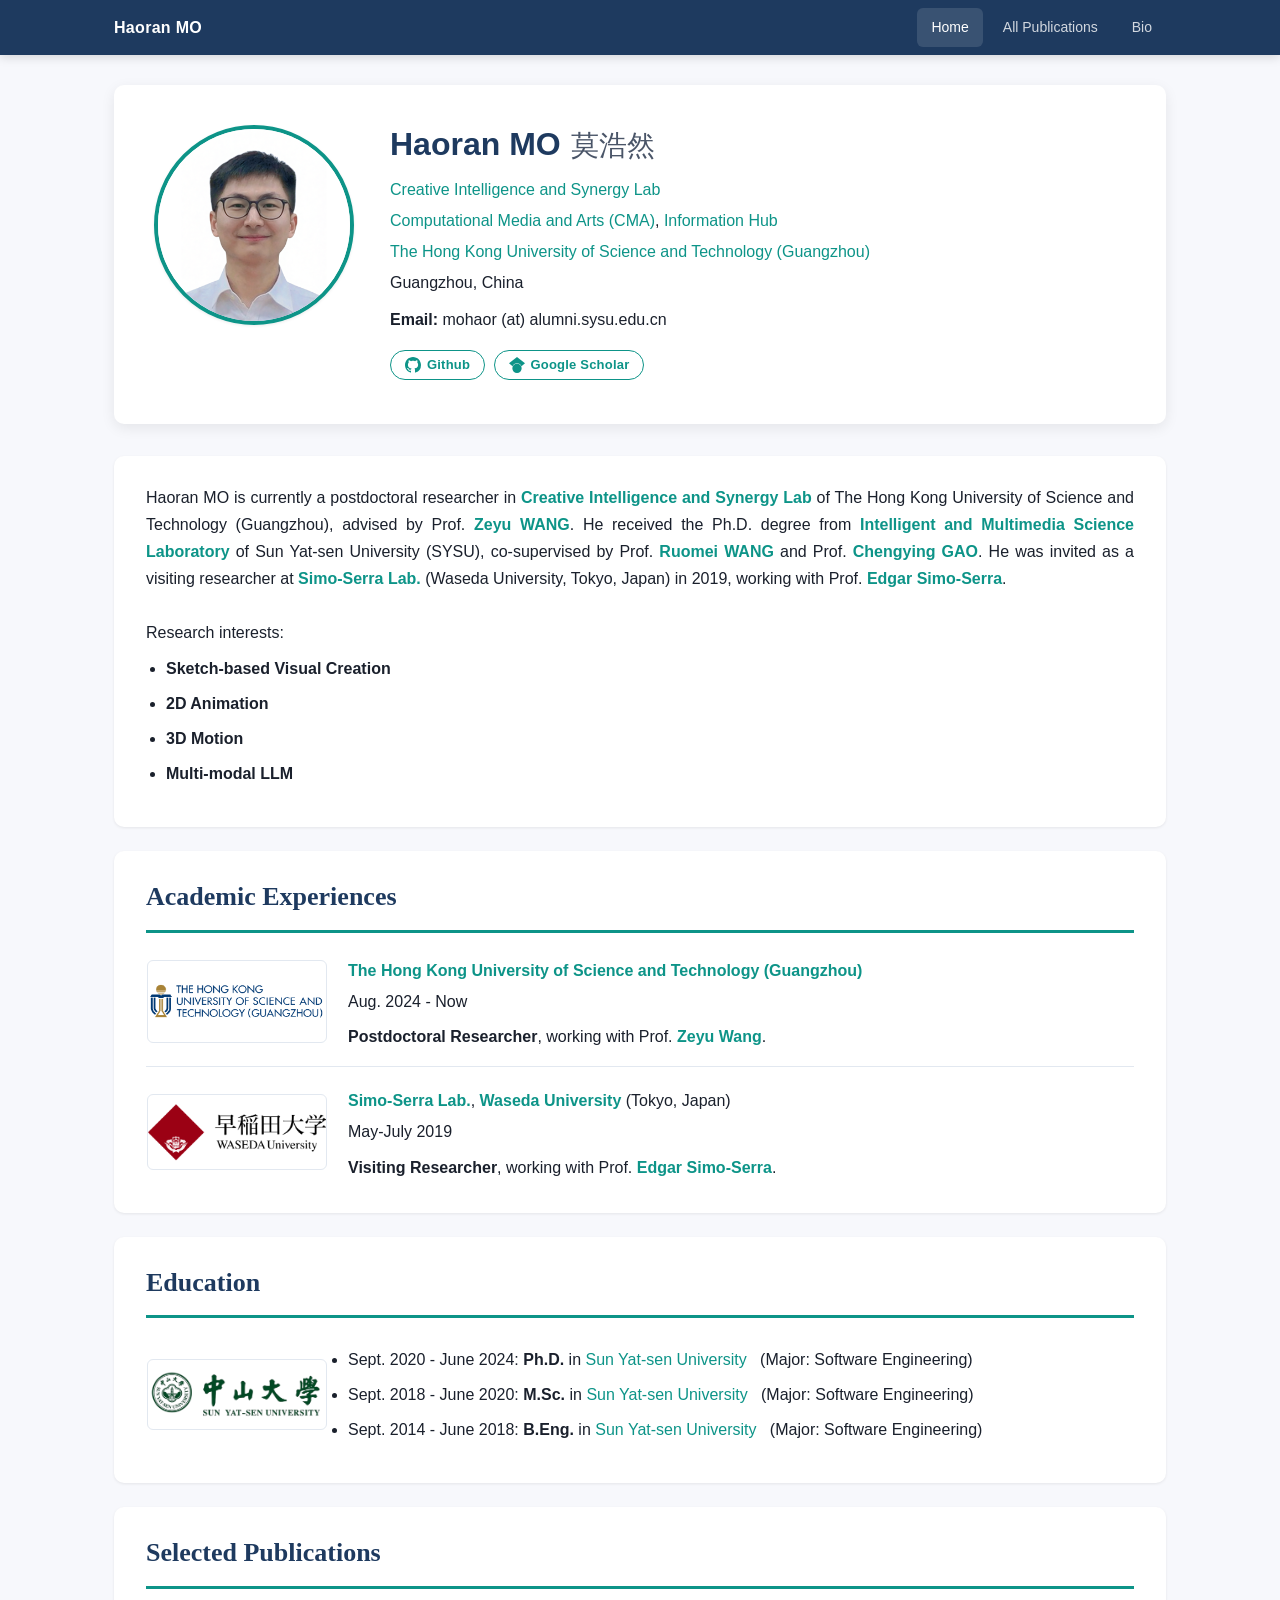
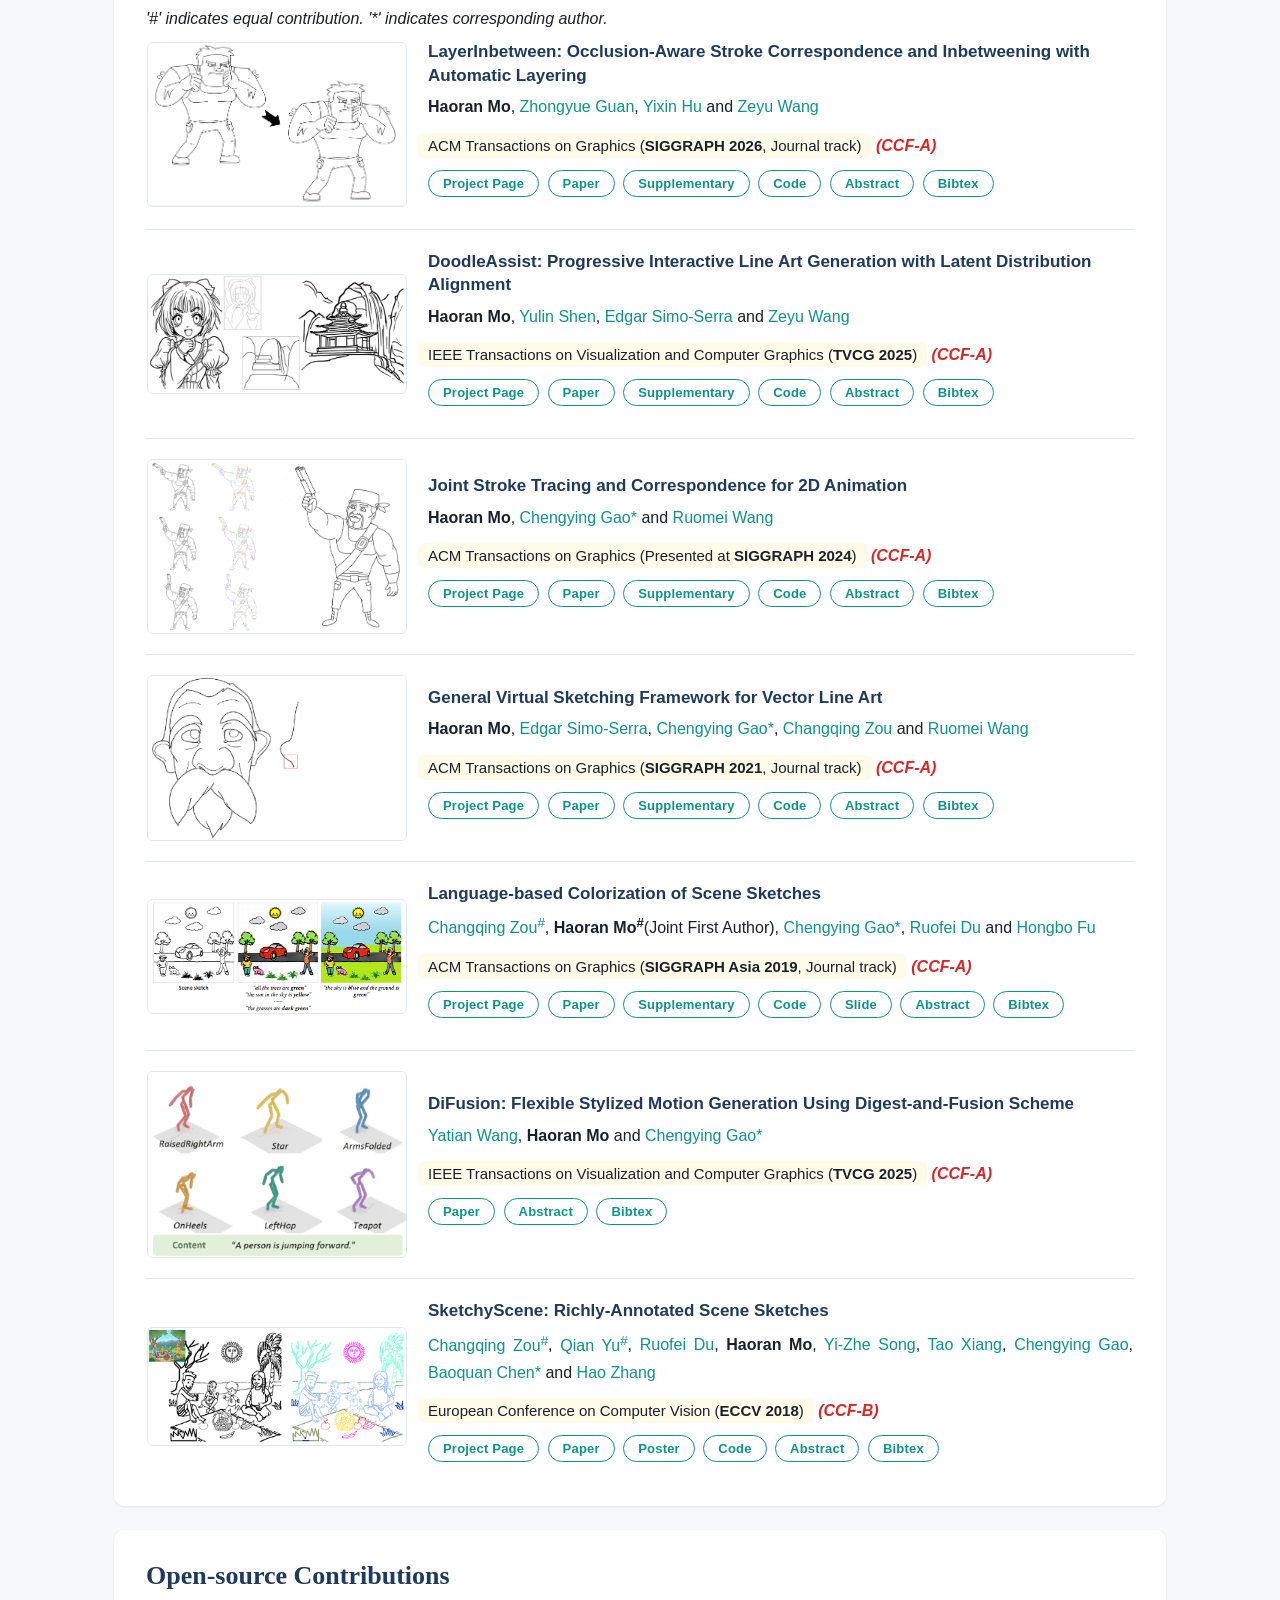
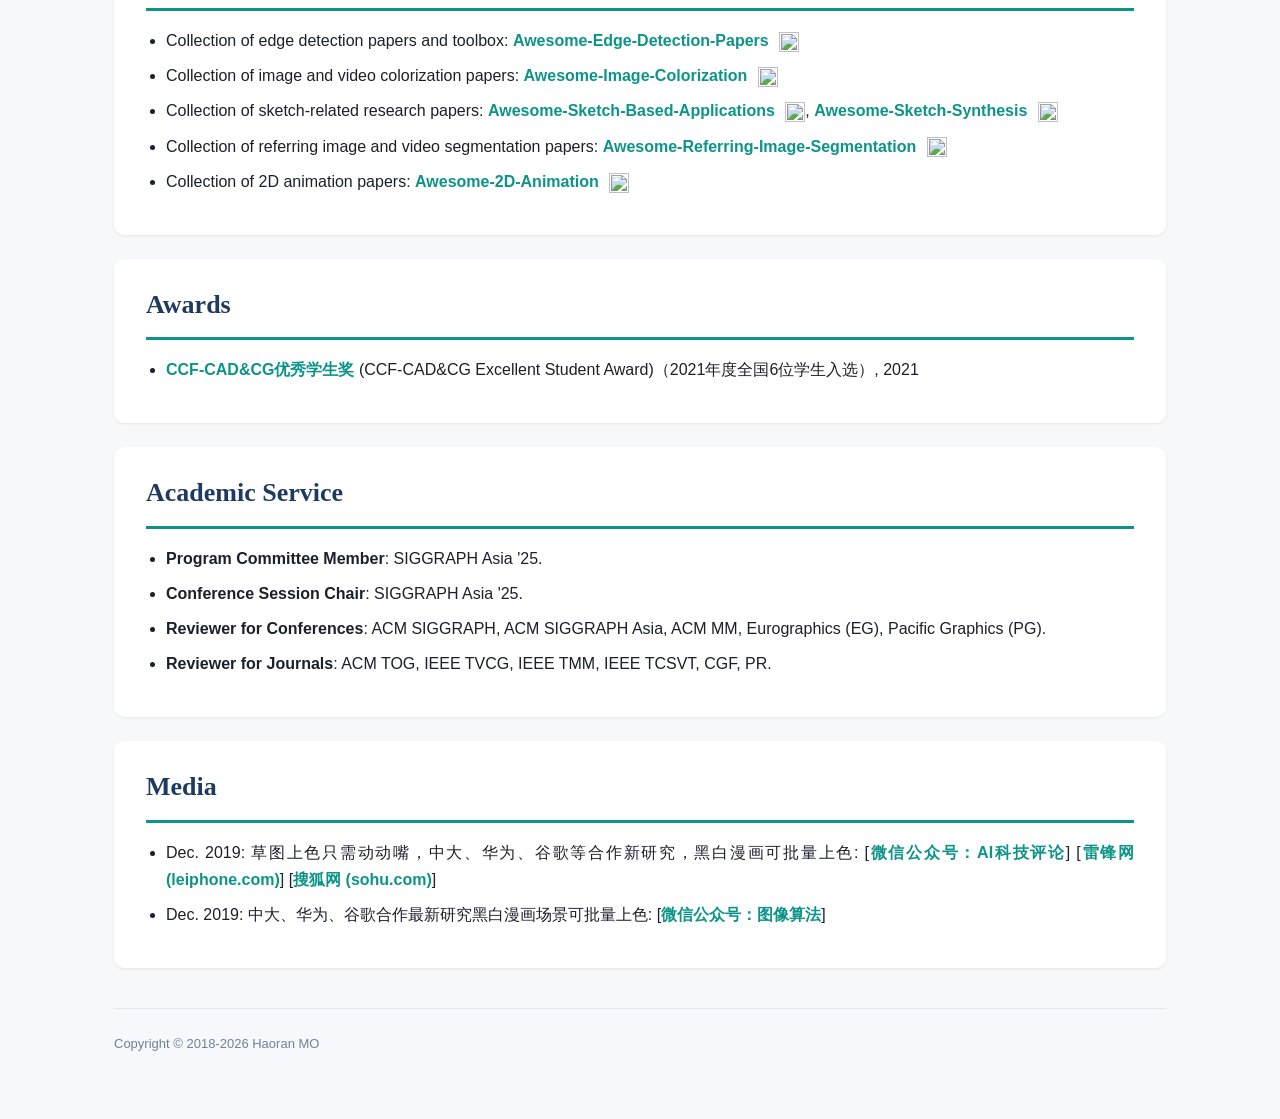
==== index.html @ 29167ba5 "updated" ====
﻿
<html><head><meta http-equiv="Content-Type" content="text/html; charset=UTF-8">
<meta name="viewport" content="width=device-width, initial-scale=1.0">
<!--<script async src="./analytics.js"></script>-->
<script type="text/javascript" src="./hidebib.js"></script>
<link rel="stylesheet" href="./style.css">
<!--<title>个人简历展示</title>-->
<title>Haoran MO | 莫浩然</title>
</head>

<body>

<!-- Navigation -->
<nav class="top-nav">
    <div class="nav-inner">
        <a href="index.html" class="nav-brand">Haoran MO</a>
        <div class="nav-links">
            <a href="index.html" class="active">Home</a>
            <a href="all_papers.html">All Publications</a>
            <a href="bio.html">Bio</a>
        </div>
    </div>
</nav>

<div class="page-container">

<!-- Profile Header -->
<div class="profile-header">
    <div class="profile-photo">
        <img loading="lazy" src="./files/misc/DSC03589-AI-meitu-AI1-square.png" alt="Haoran MO">
    </div>
    <div class="profile-info">
        <div style="display:flex; align-items:baseline; gap:10px; flex-wrap:wrap; margin-bottom:12px;">
            <span class="caption">Haoran MO</span>
            <span class="caption-1">莫浩然</span>
        </div>
        <p class="content"><a href="https://cislab.hkust-gz.edu.cn/" class="content">Creative Intelligence and Synergy Lab</a></p>
        <p class="content"><a href="https://cma.hkust-gz.edu.cn/" class="content">Computational Media and Arts (CMA)</a>, <a href="https://infh.hkust-gz.edu.cn/" class="content">Information Hub</a></p>
        <p class="content"><a href="https://www.hkust-gz.edu.cn/" class="content">The Hong Kong University of Science and Technology (Guangzhou)</a></p>
        <p class="content">Guangzhou, China</p>
        <div style="margin-top:10px;">
            <p class="content"><strong>Email: </strong>mohaor (at) alumni.sysu.edu.cn</p>
        </div>
        <div style="margin-top:12px;">
            <a href="https://github.com/MarkMoHR" class="mybutton"><svg viewBox="0 0 16 16" xmlns="http://www.w3.org/2000/svg"><path d="M8 0C3.58 0 0 3.58 0 8c0 3.54 2.29 6.53 5.47 7.59.4.07.55-.17.55-.38 0-.19-.01-.82-.01-1.49-2.01.37-2.53-.49-2.69-.94-.09-.23-.48-.94-.82-1.13-.28-.15-.68-.52-.01-.53.63-.01 1.08.58 1.23.82.72 1.21 1.87.87 2.33.66.07-.52.28-.87.51-1.07-1.78-.2-3.64-.89-3.64-3.95 0-.87.31-1.59.82-2.15-.08-.2-.36-1.02.08-2.12 0 0 .67-.21 2.2.82.64-.18 1.32-.27 2-.27.68 0 1.36.09 2 .27 1.53-1.04 2.2-.82 2.2-.82.44 1.1.16 1.92.08 2.12.51.56.82 1.27.82 2.15 0 3.07-1.87 3.75-3.65 3.95.29.25.54.73.54 1.48 0 1.07-.01 1.93-.01 2.2 0 .21.15.46.55.38A8.013 8.013 0 0016 8c0-4.42-3.58-8-8-8z"/></svg>Github</a>
            <a href="https://scholar.google.com/citations?user=wIqtF_QAAAAJ" class="mybutton"><svg viewBox="0 0 24 24" xmlns="http://www.w3.org/2000/svg"><path d="M5.242 13.769L0 9.5 12 0l12 9.5-5.242 4.269C17.548 11.249 14.978 9.5 12 9.5c-2.977 0-5.548 1.748-6.758 4.269zM12 10a7 7 0 100 14 7 7 0 000-14z"/></svg>Google Scholar</a>
<!--                        <a href="files/Resume/Resume_Haoran_MO.pdf" class="mybutton">Resume</a>-->
        </div>
    </div>
</div>

<!-- Bio Summary -->
<div class="section-card">
    <p align="justify" class="content">
        Haoran MO is currently a postdoctoral researcher in
        <strong><a href="https://cislab.hkust-gz.edu.cn/" class="content">Creative Intelligence and Synergy Lab</a></strong>
        of The Hong Kong University of Science and Technology (Guangzhou),
        advised by Prof. <strong><a href="https://cislab.hkust-gz.edu.cn/members/zeyu-wang/" class="content">Zeyu WANG</a></strong>.
        He received the Ph.D. degree from
        <strong><a href="https://www.sysu-imsl.com/en/index.html" class="content">Intelligent and Multimedia Science Laboratory</a></strong>
        of Sun Yat-sen University (SYSU),
        co-supervised by Prof. <strong><a href="https://sse.sysu.edu.cn/teacher/689" class="content">Ruomei WANG</a></strong> and Prof. <strong><a href="https://cse.sysu.edu.cn/teacher/GaoChengying" class="content">Chengying GAO</a></strong>.
        He was invited as a visiting researcher at <strong><a href="https://esslab.jp/" class="content">Simo-Serra Lab.</a></strong> (Waseda University, Tokyo, Japan) in 2019,
        working with Prof. <strong><a href="https://esslab.jp/~ess/en/" class="content">Edgar Simo-Serra</a></strong>.
        <br>
        <br>
        Research interests:
        <ul>
            <li><p class="content"><strong>Sketch-based Visual Creation</strong></p></li>
            <li><p class="content"><strong>2D Animation</strong></p></li>
            <li><p class="content"><strong>3D Motion</strong></p></li>
            <li><p class="content"><strong>Multi-modal LLM</strong></p></li>
        </ul>
    </p>
</div>

<!-- Experiences -->
<div class="section-card">
    <p id="sect-intern" class="title-large">Academic Experiences</p>

    <table class="exp-table" border="0">
        <tr>
            <td class="exp-logo">
                <a href="https://www.hkust-gz.edu.cn/" class="hoverZoomLink">
                    <img loading="lazy" src="./files/misc/hkust-gz.png" alt="hkust-gz"></a>
            </td>
            <td valign="top">
                <p class="content">
                <strong><a href="https://www.hkust-gz.edu.cn/">The Hong Kong University of Science and Technology (Guangzhou)</a></strong></p>
                <p class="content">Aug. 2024 - Now</p>
                <p class="margin-small">&nbsp;</p>
                <p class="content"><strong>Postdoctoral Researcher</strong>,
                    working with Prof. <strong><a href="https://cislab.hkust-gz.edu.cn/members/zeyu-wang/">Zeyu Wang</a></strong>.</p>
            </td>
        </tr>
        <tr>
            <td class="exp-logo">
                <a href="https://www.waseda.jp/top/en" class="hoverZoomLink">
                    <img loading="lazy" src="./files/misc/waseda2.png" alt="waseda"></a>
            </td>
            <td valign="top">
                <p class="content">
                <strong><a href="https://esslab.jp/">Simo-Serra Lab.</a></strong>,
                <strong><a href="https://www.waseda.jp/top/en">Waseda University</a></strong> (Tokyo, Japan)</p>
                <p class="content">May-July 2019</p>
                <p class="margin-small">&nbsp;</p>
                <p class="content"><strong>Visiting Researcher</strong>,
                    working with Prof. <strong><a href="https://esslab.jp/~ess/en/">Edgar Simo-Serra</a></strong>.</p>
            </td>
        </tr>
<!--    <tr>-->
<!--        <td class="exp-logo">-->
<!--            <a href="https://www.huawei.com/en/" class="hoverZoomLink">-->
<!--                <img loading="lazy" src="./files/misc/huawei.jpg" alt="huawei"></a>-->
<!--        </td>-->
<!--        <td valign="top">-->
<!--            <p class="content">-->
<!--            <strong><a href="https://www.huawei.com/en/">Huawei</a></strong></p>-->
<!--            <p class="content">-->
<!--            July-Sept. 2017</p>-->
<!--            <p class="margin-small">&nbsp;</p>-->
<!--            <p class="content"><strong>Intern</strong>, Software Engineer.</p>-->
<!--        </td>-->
<!--    </tr>-->
    </table>
</div>

<!-- Education -->
<div class="section-card">
    <p id="sect-education" class="title-large">Education</p>

    <table class="exp-table" border="0">
        <tr>
            <td class="exp-logo">
                <a href="https://www.sysu.edu.cn/sysuen/" class="hoverZoomLink">
                    <img loading="lazy" src="./files/misc/sysu.png" alt="sysu"></a>
            </td>
            <td valign="top">
                <ul>
                    <li style="margin-left:-20px;"><p class="content">Sept. 2020 - June 2024: <strong>Ph.D.</strong> in <a href="https://www.sysu.edu.cn/sysuen/" class="content">Sun Yat-sen University</a>  &nbsp; (Major: Software Engineering)</p></li>
                    <li style="margin-left:-20px;"><p class="content">Sept. 2018 - June 2020: <strong>M.Sc.</strong> in <a href="https://www.sysu.edu.cn/sysuen/" class="content">Sun Yat-sen University</a>  &nbsp; (Major: Software Engineering)</p></li>
                    <li style="margin-left:-20px;"><p class="content">Sept. 2014 - June 2018: <strong>B.Eng.</strong> in <a href="https://www.sysu.edu.cn/sysuen/" class="content">Sun Yat-sen University</a>  &nbsp; (Major: Software Engineering)</p></li>
                </ul>
            </td>
        </tr>
    </table>
</div>

<!-- Selected Publications -->
<div class="section-card">
    <p id="sect-publications" class="title-large">Selected Publications</a></p>
    <p align="justify" class="content"><em>'#' indicates equal contribution. '*' indicates corresponding author.</em></p>

    <table class="pub-table" border="0">
        <tr>
            <td class="pub-thumb">
                <a href="https://github.com/MarkMoHR/LayerInbetween" class="hoverZoomLink">
                    <img loading="lazy" src="./files/projects/LayerInbetween_SIG26.gif" alt="LayerInbetween">
                </a>
            </td>
            <td class="pub-info">
                <heading>LayerInbetween: Occlusion-Aware Stroke Correspondence and Inbetweening with Automatic Layering</heading>
                <p class="content">
                    <strong>Haoran Mo</strong>,
                    <a href="https://scholar.google.com/citations?user=dSiiT8YAAAAJ">Zhongyue Guan</a>,
                    <a href="https://scholar.google.com/citations?user=kPGo8-kAAAAJ">Yixin Hu</a> and
                    <a href="https://cislab.hkust-gz.edu.cn/members/zeyu-wang/">Zeyu Wang</a>
                </p>
                <p class="margin-small">&nbsp;</p>
                <span class="content-bg"><em>ACM Transactions on Graphics (<strong>SIGGRAPH 2026</strong>, Journal track)</em></span>
                <em><strong><font color="#F56A6A">(CCF-A)</font></strong></em>
                <p class="margin">&nbsp;</p>

                <div class="paper" id="SIG_26_LayerInbetween">
                <a href="https://markmohr.github.io/LayerInbetween/" class="mybutton">Project Page</a>
                <a href="https://cislab.hkust-gz.edu.cn/media/documents/_SIGGRAPH_2026__LayerInbetween.pdf" class="mybutton">Paper</a>
                <a href="./files/projects/SIGGRAPH_2026_LayerInbetween_supplementary.pdf" class="mybutton">Supplementary</a>
                <a href="https://github.com/MarkMoHR/LayerInbetween" class="mybutton">Code</a>
                <a href="javascript:toggleblock('SIG26_LayerInbetween')" class="mybutton">Abstract</a>
                <a href="javascript:togglebib('SIG_26_LayerInbetween')" class="mybutton">Bibtex</a>
                <p class="margin">&nbsp;</p>
                <p class="content3" id="SIG26_LayerInbetween">
                    Establishing one-to-one stroke correspondences is fundamental to vector-based animation inbetweening. Animators may face great challenges when handling occlusion, as occluded strokes must be drawn explicitly in keyframes and manually hidden frame by frame after stroke interpolation. To reduce tedious effort, we present LayerInbetween, an occlusion-aware framework for vector stroke correspondence and automatic inbetweening. It performs automatic layering to guide stroke tracing and correspondence finding for occluded strokes, and to resolve occlusion with layers in the inbetween frames. To predict occluded strokes, we propose a Global-Local Layer Transformation (GLLT) module that progressively improves the spatial alignment of strokes across keyframes via layer guidance, thereby indicating their potential positions. Our framework is trained on a synthetic dataset comprising 17k+ pairs of keyframes with occlusion and their stroke correspondences. Extensive experiments demonstrate the effectiveness of LayerInbetween compared with existing methods and its generalization capabilities to various types of drawings. In addition to its superior performance, our vector-based inbetweening method enables more flexible editing of 2D animation than raster-based video generation.
                </p>
                <pre xml:space="preserve" class="content4">
@article{mo2026layerinbetween,
  title={LayerInbetween: Occlusion-Aware Stroke Correspondence and Inbetweening with Automatic Layering},
  author={Mo, Haoran and Guan, Zhongyue and Hu, Yixin and Wang, Zeyu},
  journal={ACM Transactions on Graphics (TOG)},
  volume={45},
  number={4},
  pages={1--18},
  year={2026},
  publisher={ACM New York, NY, USA}
}
</pre>
                </div>
            </td>
        </tr>

        <tr>
            <td class="pub-thumb">
                <a href="https://github.com/MarkMoHR/DoodleAssist" class="hoverZoomLink">
                    <img loading="lazy" src="./files/projects/doodleAssist_TVCG25.jpg" alt="doodleAssist">
                </a>
            </td>
            <td class="pub-info">
                <heading>DoodleAssist: Progressive Interactive Line Art Generation with Latent Distribution Alignment</heading>
                <p class="content">
                    <strong>Haoran Mo</strong>,
                    <a href="https://yulinshen.com/">Yulin Shen</a>,
                    <a href="https://esslab.jp/~ess/en/">Edgar Simo-Serra</a> and
                    <a href="https://cislab.hkust-gz.edu.cn/members/zeyu-wang/">Zeyu Wang</a>
                </p>
                <p class="margin-small">&nbsp;</p>
                <span class="content-bg"><em>IEEE Transactions on Visualization and Computer Graphics (<strong>TVCG 2025</strong>)</em></span>
                <em><strong><font color="#F56A6A">(CCF-A)</font></strong></em>
                <p class="margin">&nbsp;</p>

                <div class="paper" id="TVCG_25_doodle">
                <a href="https://markmohr.github.io/DoodleAssist/" class="mybutton">Project Page</a>
                <a href="https://ieeexplore.ieee.org/abstract/document/11216020" class="mybutton">Paper</a>
                <a href="./files/projects/TVCG_DoodleAssist_supplementary.pdf" class="mybutton">Supplementary</a>
                <a href="https://github.com/MarkMoHR/DoodleAssist" class="mybutton">Code</a>
                <a href="javascript:toggleblock('TVCG25_doodle')" class="mybutton">Abstract</a>
                <a href="javascript:togglebib('TVCG_25_doodle')" class="mybutton">Bibtex</a>
                <p class="margin">&nbsp;</p>
                <p class="content3" id="TVCG25_doodle">
                    Creating high-quality line art in a fast and controlled manner plays a crucial role in anime production and concept design. We present DoodleAssist, an interactive and progressive line art generation system controlled by sketches and prompts, which helps both experts and novices concretize their design intentions or explore possibilities. Built upon a controllable diffusion model, our system performs progressive generation based on the last generated line art, synthesizing regions corresponding to drawn or modified strokes while keeping the remaining ones unchanged. To facilitate this process, we propose a latent distribution alignment mechanism to enhance the transition between the two regions and allow seamless blending, thereby alleviating issues of region incoherence and line discontinuity. Finally, we also build a user interface that allows the convenient creation of line art through interactive sketching and prompts. Qualitative and quantitative comparisons against existing approaches and an in-depth user study demonstrate the effectiveness and usability of our system. Our system can benefit various applications such as anime concept design, drawing assistant, and creativity support for children.
                </p>
                <pre xml:space="preserve" class="content4">
@article{mo2025doodleassist,
  title   = {DoodleAssist: Progressive Interactive Line Art Generation with Latent Distribution Alignment},
  author  = {Mo, Haoran and Shen, Yulin and Simo-Serra, Edgar and Wang, Zeyu},
  journal = {IEEE Transactions on Visualization and Computer Graphics (TVCG)},
  year    = {2025}
}
</pre>
                </div>
            </td>
        </tr>

        <tr>
            <td class="pub-thumb">
                <a href="https://markmohr.github.io/JoSTC/" class="hoverZoomLink">
                    <img loading="lazy" src="./files/TOG2024/gunman.gif" alt="tracing">
                </a>
            </td>
            <td class="pub-info">
                <heading>Joint Stroke Tracing and Correspondence for 2D Animation</heading>
                <p class="content">
                    <strong>Haoran Mo</strong>,
                    <a href="https://cse.sysu.edu.cn/teacher/GaoChengying">Chengying Gao*</a> and
                    <a href="https://sse.sysu.edu.cn/teacher/689">Ruomei Wang</a>
                </p>
                <p class="margin-small">&nbsp;</p>
                <span class="content-bg"><em>ACM Transactions on Graphics (Presented at <strong>SIGGRAPH 2024</strong>)</em></span>
                <em><strong><font color="#F56A6A">(CCF-A)</font></strong></em>
                <p class="margin">&nbsp;</p>

                <div class="paper" id="TOG24">
                <a href="https://markmohr.github.io/JoSTC/" class="mybutton">Project Page</a>
                <a href="https://dl.acm.org/doi/full/10.1145/3649890" class="mybutton">Paper</a>
                <a href="files/TOG2024/SketchTracing_TOG2024_supplemental.pdf" class="mybutton">Supplementary</a>
                <a href="https://github.com/MarkMoHR/JoSTC" class="mybutton">Code</a>
                <a href="javascript:toggleblock('TOG_24')" class="mybutton">Abstract</a>
                <a href="javascript:togglebib('TOG24')" class="mybutton">Bibtex</a>
                <p class="margin">&nbsp;</p>
                <p class="content3" id="TOG_24">
                    To alleviate human labor in redrawing keyframes with ordered vector strokes for automatic inbetweening,
                    we for the first time propose a joint stroke tracing and correspondence approach.
                    Given consecutive raster keyframes along with a single vector image of the starting frame as a guidance,
                    the approach generates vector drawings for the remaining keyframes while ensuring one-to-one stroke correspondence.
                    Our framework trained on clean line drawings generalizes to rough sketches
                    and the generated results can be imported into inbetweening systems to produce inbetween sequences.
                    Hence, the method is compatible with standard 2D animation workflow.
                    An adaptive spatial transformation module (ASTM) is introduced to handle non-rigid motions and stroke distortion.
                    We collect a dataset for training, with 10k+ pairs of raster frames and their vector drawings with stroke correspondence.
                    Comprehensive validations on real clean and rough animated frames manifest the effectiveness of our method and superiority to existing methods.
                </p>
                <pre xml:space="preserve" class="content4">
@article{mo2024joint,
  title   = {Joint Stroke Tracing and Correspondence for 2D Animation},
  author  = {Mo, Haoran and Gao, Chengying and Wang, Ruomei},
  journal = {ACM Transactions on Graphics (TOG)},
  year    = {2024}
}
</pre>
                </div>
            </td>
        </tr>

        <tr>
            <td class="pub-thumb">
                <a href="https://markmohr.github.io/virtual_sketching/" class="hoverZoomLink">
                    <img loading="lazy" src="./files/SIG2021/muten-fast.gif" alt="vectorization">
                </a>
            </td>
            <td class="pub-info">
                <heading>General Virtual Sketching Framework for Vector Line Art</heading>
                <p class="content">
                    <strong>Haoran Mo</strong>,
                    <a href="https://esslab.jp/~ess/en/">Edgar Simo-Serra</a>,
                    <a href="https://cse.sysu.edu.cn/teacher/GaoChengying">Chengying Gao*</a>,
                    <a href="https://scholar.google.com/citations?user=kj5HiGgAAAAJ">Changqing Zou</a> and
                    <a href="https://sse.sysu.edu.cn/teacher/689">Ruomei Wang</a>
                </p>
                <p class="margin-small">&nbsp;</p>
                <span class="content-bg"><em>ACM Transactions on Graphics (<strong>SIGGRAPH 2021</strong>, Journal track)</em></span>
                <em><strong><font color="#F56A6A">(CCF-A)</font></strong></em>
                <p class="margin">&nbsp;</p>

                <div class="paper" id="SIG21">
                <a href="https://markmohr.github.io/virtual_sketching/" class="mybutton">Project Page</a>
                <a href="https://dl.acm.org/doi/abs/10.1145/3450626.3459833" class="mybutton">Paper</a>
                <a href="files/SIG2021/SketchVectorization_SIG2021_supplemental.pdf" class="mybutton">Supplementary</a>
                <a href="https://github.com/MarkMoHR/virtual_sketching" class="mybutton">Code</a>
                <a href="javascript:toggleblock('SIG_21')" class="mybutton">Abstract</a>
                <a href="javascript:togglebib('SIG21')" class="mybutton">Bibtex</a>
                <p class="margin">&nbsp;</p>
                <p class="content3" id="SIG_21">
                    Vector line art plays an important role in graphic design, however, it is tedious to manually create.
                    We introduce a general framework to produce line drawings from a wide variety of images,
                    by learning a mapping from raster image space to vector image space.
                    Our approach is based on a recurrent neural network that draws the lines one by one.
                    A differentiable rasterization module allows for training with only supervised raster data.
                    We use a dynamic window around a virtual pen while drawing lines,
                    implemented with a proposed aligned cropping and differentiable pasting modules.
                    Furthermore, we develop a stroke regularization loss that encourages the model
                    to use fewer and longer strokes to simplify the resulting vector image.
                    Ablation studies and comparisons with existing methods corroborate the efficiency of our approach
                    which is able to generate visually better results in less computation time,
                    while generalizing better to a diversity of images and applications.
                </p>
                <pre xml:space="preserve" class="content4">
@article{mo2021virtualsketching,
  title   = {General Virtual Sketching Framework for Vector Line Art},
  author  = {Mo, Haoran and Simo-Serra, Edgar and Gao, Chengying and Zou, Changqing and Wang, Ruomei},
  journal = {ACM Transactions on Graphics (TOG)},
  year    = {2021},
  volume  = {40},
  number  = {4},
  pages   = {51:1--51:14}
}
</pre>
                </div>
            </td>
        </tr>

        <tr>
            <td class="pub-thumb">
                <a href="https://sketchyscene.github.io/SketchySceneColorization/" class="hoverZoomLink">
                    <img loading="lazy" src="./files/SIGA19/colorization2.png" alt="colorization">
                </a>
            </td>
            <td class="pub-info">
                <heading>Language-based Colorization of Scene Sketches</heading>
                <p class="content">
                    <a href="https://scholar.google.com/citations?user=kj5HiGgAAAAJ">Changqing Zou<sup>#</sup></a>,
                    <strong>Haoran Mo<sup>#</sup></strong>(Joint First Author),
                    <a href="https://cse.sysu.edu.cn/teacher/GaoChengying">Chengying Gao*</a>,
                    <a href="http://www.duruofei.com/">Ruofei Du</a> and
                    <a href="https://hongbofu.people.ust.hk/">Hongbo Fu</a>
                </p>
                <p class="margin-small">&nbsp;</p>
                <span class="content-bg"><em>ACM Transactions on Graphics (<strong>SIGGRAPH Asia 2019</strong>, Journal track)</em></span>
                <em><strong><font color="#F56A6A">(CCF-A)</font></strong></em>
                <p class="margin">&nbsp;</p>

                <div class="paper" id="SIGA19">
                <a href="https://sketchyscene.github.io/SketchySceneColorization/" class="mybutton">Project Page</a>
                <a href="files/SIGA19/SketchColorization_paper_SA2019.pdf" class="mybutton">Paper</a>
                <a href="files/SIGA19/SketchColorization_supplementary_SA2019.pdf" class="mybutton">Supplementary</a>
                <a href="https://github.com/SketchyScene/SketchySceneColorization" class="mybutton">Code</a>
                <a href="files/SIGA19/SA2019_SketchColorization_355.pptx" class="mybutton">Slide</a>
                <a href="javascript:toggleblock('SIGA_19')" class="mybutton">Abstract</a>
                <a href="javascript:togglebib('SIGA19')" class="mybutton">Bibtex</a>
                <p class="margin">&nbsp;</p>
                <p class="content3" id="SIGA_19">
                    Being natural, touchless, and fun-embracing, language-based inputs have been demonstrated effective
                    for various tasks from image generation to literacy education for children. This paper for the first
                    time presents a language-based system for interactive colorization of scene sketches, based on semantic
                    comprehension. The proposed system is built upon deep neural networks trained on a large-scale
                    repository of scene sketches and cartoon-style color images with text descriptions. Given a scene
                    sketch, our system allows users, via language-based instructions, to interactively localize and
                    colorize specific foreground object instances to meet various colorization requirements in a
                    progressive way. We demonstrate the effectiveness of our approach via comprehensive experimental
                    results including alternative studies, comparison with the state-of-the-art methods, and generalization
                    user studies. Given the unique characteristics of language-based inputs, we envision a combination of
                    our interface with a traditional scribble-based interface for a practical multimodal colorization
                    system, benefiting various applications. </p>
                <pre xml:space="preserve" class="content4">
@article{zouSA2019sketchcolorization,
  title   = {Language-based Colorization of Scene Sketches},
  author  = {Zou, Changqing and Mo, Haoran and Gao, Chengying and Du, Ruofei and Fu, Hongbo},
  journal = {ACM Transactions on Graphics (TOG)},
  year    = {2019},
  volume  = {38},
  number  = {6},
  pages   = {233:1--233:16}
}
</pre>
                </div>
            </td>
        </tr>

        <tr>
            <td class="pub-thumb">
                <a href="https://ieeexplore.ieee.org/abstract/document/11202393" class="hoverZoomLink">
                    <img loading="lazy" src="./files/projects/motion_TVCG25.gif" alt="DiFusion">
                </a>
            </td>
            <td class="pub-info">
                <heading>DiFusion: Flexible Stylized Motion Generation Using Digest-and-Fusion Scheme</heading>
                <p class="content">
                    <a href="">Yatian Wang</a>,
                    <strong>Haoran Mo</strong> and
                    <a href="https://cse.sysu.edu.cn/teacher/GaoChengying">Chengying Gao*</a>
                </p>
                <p class="margin-small">&nbsp;</p>
                <span class="content-bg"><em>IEEE Transactions on Visualization and Computer Graphics (<strong>TVCG 2025</strong>)</em></span>
                <em><strong><font color="#F56A6A">(CCF-A)</font></strong></em>
                <p class="margin">&nbsp;</p>

                <div class="paper" id="TVCG_25_motion">
                <a href="https://ieeexplore.ieee.org/abstract/document/11202393" class="mybutton">Paper</a>
                <a href="javascript:toggleblock('TVCG25_motion')" class="mybutton">Abstract</a>
                <a href="javascript:togglebib('TVCG_25_motion')" class="mybutton">Bibtex</a>
                <p class="margin">&nbsp;</p>
                <p class="content3" id="TVCG25_motion">
                    To address the issue of style expression in existing
 text-driven human motion synthesis methods, we propose DiFusion, a framework for diversely stylized motion generation.
 It offers flexible control of content through texts and style via
 multiple modalities, i.e., textual labels or motion sequences. Our
 approach employs a dual-condition motion latent diffusion model,
 enabling independent control of content and style through flexible
 input modalities. To tackle the issue of imbalanced complexity
 between the text-motion and style-motion datasets, we propose
 the Digest-and-Fusion training scheme, which digests domain
specific knowledge from both datasets and then adaptively fuses
 them into a compatible manner. Comprehensive evaluations
 demonstrate the effectiveness of our method and its superiority
 over existing approaches in terms of content alignment, style
 expressiveness, realism, and diversity. Additionally, our approach
 can be extended to practical applications, such as motion style
 interpolation.
                </p>
                <pre xml:space="preserve" class="content4">
@article{wang2025difusion,
  title   = {DiFusion: Flexible Stylized Motion Generation Using Digest-and-Fusion Scheme},
  author  = {Wang, Yatian and Mo, Haoran and Gao, Chengying},
  journal = {IEEE Transactions on Visualization and Computer Graphics (TVCG)},
  year    = {2025}
}
</pre>
                </div>
            </td>
        </tr>

        <tr>
            <td class="pub-thumb">
                <a href="https://sketchyscene.github.io/SketchyScene/" class="hoverZoomLink">
                    <img loading="lazy" src="./files/ECCV18/sketchyscene2.png" alt="SketchyScene_eccv18">
                </a>
            </td>
            <td class="pub-info">
                <heading>SketchyScene: Richly-Annotated Scene Sketches</heading>
                <p class="content">
                    <a href="https://scholar.google.com/citations?user=kj5HiGgAAAAJ">Changqing Zou<sup>#</sup></a>,
                    <a href="https://yuqian1023.github.io/">Qian Yu<sup>#</sup></a>,
                    <a href="http://www.duruofei.com/">Ruofei Du</a>,
                    <strong>Haoran Mo</strong>,
                    <a href="https://scholar.google.co.uk/citations?user=irZFP_AAAAAJ&hl=en">Yi-Zhe Song</a>,
                    <a href="https://scholar.google.co.uk/citations?user=MeS5d4gAAAAJ&hl=en">Tao Xiang</a>,
                    <a href="https://cse.sysu.edu.cn/teacher/GaoChengying">Chengying Gao</a>,
                    <a href="http://cfcs.pku.edu.cn/baoquan/">Baoquan Chen*</a> and
                    <a href="http://www.cs.sfu.ca/~haoz/">Hao Zhang</a>
                </p>
                <p class="margin-small">&nbsp;</p>
                <span class="content-bg"><em>European Conference on Computer Vision (<strong>ECCV 2018</strong>)</em></span>
                <em><strong><font color="#F56A6A">(CCF-B)</font></strong></em>
                <p class="margin">&nbsp;</p>

                <div class="paper" id="SketchyScene_eccv">
                <a href="https://sketchyscene.github.io/SketchyScene/" class="mybutton">Project Page</a>
                <a href="http://openaccess.thecvf.com/content_ECCV_2018/papers/Changqing_Zou_SketchyScene_Richly-Annotated_Scene_ECCV_2018_paper.pdf" class="mybutton">Paper</a>
                <a href="https://changqingzou.weebly.com/uploads/5/9/3/6/59369643/eccv_2018_qian_changqing_v2.4.pdf" class="mybutton">Poster</a>
                <a href="https://github.com/SketchyScene/SketchyScene" class="mybutton">Code</a>
                <a href="javascript:toggleblock('SketchyScene_eccv18')" class="mybutton">Abstract</a>
                <a href="javascript:togglebib('SketchyScene_eccv')" class="mybutton">Bibtex</a>
                <p class="margin">&nbsp;</p>
                <p class="content3" id="SketchyScene_eccv18"> We contribute the first large-scale dataset of scene
                    sketches, SketchyScene, with the goal of advancing research on sketch understanding at both the object
                    and scene level. The dataset is created through a novel and carefully designed crowdsourcing pipeline,
                    enabling users to efficiently generate large quantities realistic and diverse scene sketches.
                    SketchyScene contains more than 29,000 scene-level sketches, 7,000+ pairs of scene templates and photos,
                    and 11,000+ object sketches. All objects in the scene sketches have ground-truth semantic and instance
                    masks. The dataset is also highly scalable and extensible, easily allowing augmenting and/or changing
                    scene composition. We demonstrate the potential impact of SketchyScene by training new computational
                    models for semantic segmentation of scene sketches and showing how the new dataset enables several
                    applications including image retrieval, sketch colorization, editing, and captioning, etc. </p>
                <pre xml:space="preserve" class="content4">
@inproceedings{zou2018sketchyscene,
  title={Sketchyscene: Richly-annotated scene sketches},
  author={Zou, Changqing and Yu, Qian and Du, Ruofei and Mo, Haoran and Song, Yi-Zhe and Xiang, Tao and Gao, Chengying and Chen, Baoquan and Zhang, Hao},
  booktitle={Proceedings of the european conference on computer vision (ECCV)},
  pages={421--436},
  year={2018}
}
</pre>
                </div>
            </td>
        </tr>
    </table>
</div>

<!-- Open-source Contributions -->
<div class="section-card">
    <p id="sect-resource" class="title-large">Open-source Contributions</p>
    <ul>
        <li><p class="content">Collection of edge detection papers and toolbox: <strong><a href="https://github.com/MarkMoHR/Awesome-Edge-Detection-Papers">Awesome-Edge-Detection-Papers</a></strong> <a href="https://github.com/MarkMoHR/Awesome-Edge-Detection-Papers" target="_blank"><img class="imgbadge" src="https://img.shields.io/github/stars/MarkMoHR/Awesome-Edge-Detection-Papers"></a></p></li>
        <li><p class="content">Collection of image and video colorization papers: <strong><a href="https://github.com/MarkMoHR/Awesome-Image-Colorization">Awesome-Image-Colorization</a></strong> <a href="https://github.com/MarkMoHR/Awesome-Image-Colorization" target="_blank"><img class="imgbadge" src="https://img.shields.io/github/stars/MarkMoHR/Awesome-Image-Colorization"></a></p></li>
        <li><p class="content">Collection of sketch-related research papers: <strong><a href="https://github.com/MarkMoHR/Awesome-Sketch-Based-Applications">Awesome-Sketch-Based-Applications</a></strong> <a href="https://github.com/MarkMoHR/Awesome-Sketch-Based-Applications" target="_blank"><img class="imgbadge" src="https://img.shields.io/github/stars/MarkMoHR/Awesome-Sketch-Based-Applications"></a>, <strong><a href="https://github.com/MarkMoHR/Awesome-Sketch-Synthesis">Awesome-Sketch-Synthesis</a></strong> <a href="https://github.com/MarkMoHR/Awesome-Sketch-Synthesis" target="_blank"><img class="imgbadge" src="https://img.shields.io/github/stars/MarkMoHR/Awesome-Sketch-Synthesis"></a></p></li>
        <li><p class="content">Collection of referring image and video segmentation papers: <strong><a href="https://github.com/MarkMoHR/Awesome-Referring-Image-Segmentation">Awesome-Referring-Image-Segmentation</a></strong> <a href="https://github.com/MarkMoHR/Awesome-Referring-Image-Segmentation" target="_blank"><img class="imgbadge" src="https://img.shields.io/github/stars/MarkMoHR/Awesome-Referring-Image-Segmentation"></a></p></li>
        <li><p class="content">Collection of 2D animation papers: <strong><a href="https://github.com/MarkMoHR/Awesome-2D-Animation">Awesome-2D-Animation</a></strong> <a href="https://github.com/MarkMoHR/Awesome-2D-Animation" target="_blank"><img class="imgbadge" src="https://img.shields.io/github/stars/MarkMoHR/Awesome-2D-Animation"></a></p></li>
    </ul>
</div>

<!-- Awards -->
<div class="section-card">
    <p id="sect-award" class="title-large">Awards</p>
    <ul>
        <li>
            <p class="content">
                <strong><a href="https://mp.weixin.qq.com/s/zRk1qaehgCkqf2S4QWoQ2g">CCF-CAD&CG优秀学生奖</a></strong> (CCF-CAD&CG Excellent Student Award)（2021年度全国6位学生入选）, 2021
            </p>
        </li>
    </ul>
</div>

<!-- Academic Service -->
<div class="section-card">
    <p id="sect-service" class="title-large">Academic Service</p>
    <ul>
        <li><p class="content"><strong>Program Committee Member</strong>: SIGGRAPH Asia '25.</p></li>
        <li><p class="content"><strong>Conference Session Chair</strong>: SIGGRAPH Asia '25.</p></li>
        <li><p class="content"><strong>Reviewer for Conferences</strong>: ACM SIGGRAPH, ACM SIGGRAPH Asia, ACM MM, Eurographics (EG), Pacific Graphics (PG).</p></li>
        <li><p class="content"><strong>Reviewer for Journals</strong>: ACM TOG, IEEE TVCG, IEEE TMM, IEEE TCSVT, CGF, PR.</p></li>
    </ul>
</div>

<!-- Media -->
<div class="section-card">
    <p id="sect-media" class="title-large">Media</p>
    <ul>
        <!-- <li>
            <p class="content">
                Feb. 2022: 论文一起读 | 用循环神经网络实现草图线稿矢量化:
                [<strong><a href="https://mp.weixin.qq.com/s/nUoLONWebTCcI4LTNni27A">微信公众号：深圳大学可视计算研究中心</a></strong>]
            </p>
        </li> -->
        <li>
            <p class="content">
                Dec. 2019: 草图上色只需动动嘴，中大、华为、谷歌等合作新研究，黑白漫画可批量上色:
                [<strong><a href="https://mp.weixin.qq.com/s/wcvFj5noEbA-sTw_4fxTKg">微信公众号：AI科技评论</a></strong>]
                [<strong><a href="https://www.leiphone.com/category/academic/V7PdzjHZBVAmInJJ.html">雷锋网 (leiphone.com)</a></strong>]
                [<strong><a href="https://www.sohu.com/a/358141991_651893">搜狐网 (sohu.com)</a></strong>]
            </p>
        </li>
        <li>
            <p class="content">
                Dec. 2019: 中大、华为、谷歌合作最新研究黑白漫画场景可批量上色:
                [<strong><a href="https://mp.weixin.qq.com/s/hjmw4f0sd49v1aszWKKEDQ">微信公众号：图像算法</a></strong>]
            </p>
        </li>
    </ul>
</div>

<!-- Footer -->
<div class="site-footer">
    <p class="content2">
        Copyright © 2018-2026 Haoran MO
<!--        <a href="http://beian.miit.gov.cn/">粤ICP备2020115736号</a> |-->
<!--        <a href="http://www.beian.gov.cn/portal/registerSystemInfo?recordcode=44011302002733">粤公网安备 44011302002733号</a>-->
    </p>
</div>

</div><!-- end page-container -->

</body></html>
---- style.css ----
/* =============================================
   Haoran MO - Personal Homepage Shared Styles
   Modern, clean academic design
   ============================================= */

/* --- Fonts (using system fonts for fast loading in China) --- */

/* --- CSS Variables --- */
:root {
    --color-primary: #1e3a5f;
    --color-primary-light: #2c5282;
    --color-accent: #0d9488;
    --color-accent-hover: #0f766e;
    --color-warm: #e85d04;
    --color-ccf: #dc2626;
    --color-text: #1a202c;
    --color-text-secondary: #4a5568;
    --color-text-muted: #718096;
    --color-bg: #f7f8fc;
    --color-card: #ffffff;
    --color-border: #e2e8f0;
    --color-section-line: #0d9488;
    --color-highlight-bg: #fefce8;
    --font-body: -apple-system, BlinkMacSystemFont, 'Segoe UI', Roboto, 'Helvetica Neue', Arial, 'Noto Sans SC', 'Microsoft YaHei', 'PingFang SC', sans-serif;
    --font-heading: Georgia, 'Times New Roman', 'Noto Serif SC', 'SimSun', serif;
    --shadow-sm: 0 1px 3px rgba(0,0,0,0.08);
    --shadow-md: 0 4px 14px rgba(0,0,0,0.08);
    --shadow-lg: 0 10px 30px rgba(0,0,0,0.1);
    --radius: 10px;
    --radius-sm: 6px;
    --max-width: 1100px;
    --transition: 0.25s ease;
}

/* --- Reset & Base --- */
*, *::before, *::after {
    box-sizing: border-box;
}

body {
    margin: 0;
    padding: 0;
    background-color: var(--color-bg);
    color: var(--color-text);
    font-family: var(--font-body);
    font-size: 16px;
    line-height: 1.7;
    -webkit-font-smoothing: antialiased;
    -moz-osx-font-smoothing: grayscale;
}

p {
    margin-top: 0;
    margin-bottom: 0;
}

span {
    margin-top: 0;
    margin-bottom: 0;
    display: inline-block;
}

/* --- Page Container --- */
.page-container {
    max-width: var(--max-width);
    margin: 0 auto;
    padding: 30px 24px 40px;
}

/* --- Navigation --- */
.top-nav {
    background: var(--color-primary);
    padding: 0;
    position: sticky;
    top: 0;
    z-index: 100;
    box-shadow: 0 2px 10px rgba(0,0,0,0.15);
}

.top-nav .nav-inner {
    max-width: var(--max-width);
    margin: 0 auto;
    display: flex;
    align-items: center;
    justify-content: space-between;
    padding: 0 24px;
}

.top-nav .nav-brand {
    color: #fff;
    font-weight: 700;
    font-size: 16px;
    padding: 14px 0;
    text-decoration: none;
    font-family: var(--font-body);
    letter-spacing: 0.3px;
}

.top-nav .nav-links {
    display: flex;
    gap: 6px;
}

.top-nav .nav-links a {
    color: rgba(255,255,255,0.8);
    text-decoration: none;
    font-size: 14px;
    font-weight: 500;
    padding: 8px 14px;
    border-radius: var(--radius-sm);
    transition: var(--transition);
}

.top-nav .nav-links a:hover,
.top-nav .nav-links a.active {
    color: #fff;
    background: rgba(255,255,255,0.12);
}

/* --- Profile Header --- */
.profile-header {
    background: var(--color-card);
    border-radius: var(--radius);
    box-shadow: var(--shadow-md);
    padding: 40px;
    margin-bottom: 32px;
    display: flex;
    gap: 36px;
    align-items: flex-start;
}

.profile-header .profile-photo {
    flex-shrink: 0;
}

.profile-header .profile-photo img {
    width: 200px;
    height: 200px;
    border-radius: 50%;
    object-fit: cover;
    border: 4px solid var(--color-accent);
    box-shadow: var(--shadow-sm);
}

.profile-header .profile-info {
    flex: 1;
}

/* --- Captions (Name) --- */
.caption {
    font-size: 32px;
    font-weight: 700;
    color: var(--color-primary);
    font-family: var(--font-body);
    line-height: 1.2;
}

.caption-1 {
    font-size: 28px;
    font-weight: 400;
    color: var(--color-text-secondary);
    font-family: 'Microsoft YaHei', 'PingFang SC', sans-serif;
    line-height: 1.2;
}

.caption-2 {
    font-size: 16px;
    font-family: var(--font-body);
    font-weight: 600;
    color: #900;
}

.caption-3 {
    font-size: 16px;
    font-family: var(--font-body);
    font-weight: 600;
    color: #f00;
}

.caption-4 {
    font-size: 16px;
    font-family: var(--font-body);
    color: #900;
}

/* --- Content Text --- */
.content {
    margin-top: 4px;
    font-size: 16px;
    font-family: var(--font-body);
    text-align: justify;
    line-height: 1.7;
    color: var(--color-text);
}

.content a {
    font-size: 16px;
    font-family: var(--font-body);
    color: var(--color-accent);
    text-decoration: none;
    transition: var(--transition);
}

.content a:hover {
    color: var(--color-accent-hover);
    text-decoration: underline;
}

.content2 {
    font-size: 13px;
    font-family: var(--font-body);
    color: var(--color-text-muted);
    text-align: justify;
}

.content2 a {
    font-size: 13px;
    font-family: var(--font-body);
    color: var(--color-text-muted);
}

.content3 {
    display: none;
    margin: 8px 0 8px 0;
    padding: 16px 20px;
    font-size: 14px;
    font-family: var(--font-body);
    text-align: justify;
    border: 1px solid var(--color-border);
    border-radius: var(--radius-sm);
    background: #fafbff;
    line-height: 1.3;
}

.content4 {
    display: none;
    margin: 10px 0 8px 0;
    padding: 16px 20px;
    font-size: 14px;
    font-family: 'SF Mono', 'Fira Code', 'Consolas', monospace;
    text-align: left;
    border: 1px solid var(--color-border);
    border-radius: var(--radius-sm);
    background: #f8f9fa;
    line-height: 1.4;
    white-space: pre-wrap;
    word-wrap: break-word;
}

.content-bg {
    margin-top: 8px;
    margin-left: -10px;
    font-size: 15px;
    font-family: var(--font-body);
    text-align: justify;
    background-color: var(--color-highlight-bg);
    padding: 4px 10px;
    border-radius: var(--radius-sm);
    display: inline-block;
}

.content-bg em {
    font-style: normal;
}

.content strong a {
    font-size: 16px;
    font-family: var(--font-body);
    color: var(--color-accent);
}

/* --- Buttons --- */
a.mybutton {
    width: auto;
    font-size: 13px;
    font-family: var(--font-body);
    font-weight: 600;
    text-decoration: none;
    text-align: center;
    padding: 6px 14px;
    margin: 4px 4px 4px 0;
    color: var(--color-accent);
    background-color: var(--color-card);
    border: 1.5px solid var(--color-accent);
    border-radius: 20px;
    display: inline-flex;
    align-items: center;
    gap: 6px;
    transition: var(--transition);
    letter-spacing: 0.2px;
    line-height: 1;
}

a.mybutton svg {
    width: 16px;
    height: 16px;
    fill: currentColor;
    flex-shrink: 0;
}

a.mybutton:hover {
    color: #fff !important;
    background-color: var(--color-accent);
    text-decoration: none;
    box-shadow: 0 2px 8px rgba(13,148,136,0.3);
    transform: translateY(-1px);
}

a.mybutton:hover svg {
    fill: #fff;
}

/* --- Heading (paper titles) --- */
heading {
    font-family: var(--font-body);
    font-size: 17px;
    font-weight: 700;
    color: var(--color-primary);
    line-height: 1.4;
    display: block;
    margin-bottom: 6px;
}

/* --- Section Titles --- */
.title-small {
    font-size: 22px;
    font-family: var(--font-heading);
    font-weight: 700;
    color: var(--color-primary);
    margin: 28px 0 12px;
}

.title-large {
    font-size: 26px;
    font-family: var(--font-heading);
    font-weight: 700;
    color: var(--color-primary);
    margin: 40px 0 16px;
    padding-bottom: 10px;
    border-bottom: 3px solid var(--color-section-line);
    display: flex;
    align-items: center;
    gap: 12px;
}

.title-large a {
    color: var(--color-accent);
    font-size: 18px;
    font-family: var(--font-body);
    font-weight: 500;
}

.title-large a:hover {
    text-decoration: underline;
}

/* --- Margins / Spacers --- */
.margin {
    font-size: 8px;
    line-height: 8px;
}

.margin-small {
    font-size: 4px;
    line-height: 4px;
}

.margin-large {
    font-size: 16px;
    line-height: 16px;
}

/* --- Links --- */
a:link {
    text-decoration: none;
}

a:visited {
    text-decoration: none;
}

a:hover {
    text-decoration: underline;
}

a:active {
    text-decoration: underline;
    color: #06f;
}

strong a:active {
    text-decoration: underline;
    color: #06f;
}

/* --- Profile Image --- */
.profile {
    border-radius: 50%;
}

/* --- Section Cards --- */
.section-card {
    background: var(--color-card);
    border-radius: var(--radius);
    box-shadow: var(--shadow-sm);
    padding: 24px 32px 32px;
    margin-bottom: 24px;
    transition: box-shadow var(--transition);
}

.section-card:hover {
    box-shadow: var(--shadow-md);
}

/* Reduce top margin of first heading inside card */
.section-card > .title-large:first-child,
.section-card > p.title-large:first-child {
    margin-top: 0;
}

/* --- Publication Table --- */
.pub-table {
    width: 100%;
    border-collapse: collapse;
}

.pub-table tr:not(:first-child) td {
    border-top: 1px solid var(--color-border);
}

.pub-table tr.first-visible td {
    border-top: none !important;
}

.pub-table tr td {
    padding-top: 20px;
    padding-bottom: 20px;
}

.pub-table tr:first-child td {
    padding-top: 8px;
}

.pub-table tr:last-child td {
    padding-bottom: 0;
}

.pub-table td {
    vertical-align: middle;
}

.pub-table .pub-thumb {
    width: 260px;
    padding-right: 20px;
}

.pub-table .pub-thumb img {
    width: 260px;
    border-radius: var(--radius-sm);
    border: 1px solid var(--color-border);
    transition: var(--transition);
}

.pub-table .pub-thumb img:hover {
    box-shadow: var(--shadow-md);
    border-color: var(--color-accent);
}

.pub-table .pub-info {
    vertical-align: middle;
}

/* --- Experience & Education Tables --- */
.exp-table {
    width: 100%;
    border-collapse: collapse;
}

.exp-table tr:not(:first-child) td {
    border-top: 1px solid var(--color-border);
}

.exp-table tr td {
    padding-top: 16px;
    padding-bottom: 16px;
}

.exp-table tr:first-child td {
    padding-top: 4px;
}

.exp-table tr:last-child td {
    padding-bottom: 0;
}

.exp-table td {
    vertical-align: middle;
}

.exp-table .exp-logo {
    width: 180px;
    padding-right: 20px;
}

.exp-table .exp-logo img {
    width: 180px;
    border-radius: var(--radius-sm);
    border: 1px solid var(--color-border);
    transition: var(--transition);
}

.exp-table .exp-logo img:hover {
    box-shadow: var(--shadow-sm);
}

/* --- Lists --- */
.section-card ul,
.content ul {
    padding-left: 20px;
    margin: 8px 0;
}

.section-card ul li,
.content ul li {
    margin-bottom: 8px;
}

/* --- Bio Link --- */
.bio-link {
    display: inline-flex;
    align-items: center;
    gap: 6px;
    font-weight: 600;
    color: var(--color-accent);
    font-size: 16px;
    margin-bottom: 16px;
    text-decoration: none;
    transition: var(--transition);
}

.bio-link:hover {
    color: var(--color-accent-hover);
    text-decoration: none;
}

/* --- Back Link --- */
.back-link {
    display: inline-flex;
    align-items: center;
    gap: 6px;
    font-weight: 600;
    color: var(--color-accent);
    font-size: 16px;
    margin-top: 24px;
    text-decoration: none;
    transition: var(--transition);
}

.back-link:hover {
    color: var(--color-accent-hover);
}

/* --- Footer --- */
.site-footer {
    text-align: center;
    padding: 24px 0;
    margin-top: 40px;
    border-top: 1px solid var(--color-border);
}

.site-footer .content2 {
    color: var(--color-text-muted);
}

.site-footer a {
    color: var(--color-text-muted);
    text-decoration: none;
}

.site-footer a:hover {
    color: var(--color-accent);
}

/* --- Category Navigation (all_papers) --- */
.category-nav {
    display: flex;
    gap: 0;
    border-bottom: 2px solid var(--color-border);
    margin-bottom: 24px;
    flex-wrap: wrap;
}

.category-nav .cat-btn {
    flex: 1 1 auto;
    white-space: nowrap;
    padding: 10px 12px;
    border: none;
    border-bottom: 2px solid transparent;
    margin-bottom: -2px;
    background: transparent;
    color: var(--color-text-secondary);
    font-family: var(--font-body);
    font-size: 16px;
    font-weight: 600;
    cursor: pointer;
    transition: var(--transition);
    line-height: 1.4;
    border-radius: 0;
    box-shadow: none;
    text-align: center;
}

.category-nav .cat-btn:hover {
    color: var(--color-primary);
    background: rgba(13, 148, 136, 0.04);
}

.category-nav .cat-btn.active {
    color: var(--color-accent);
    border-bottom-color: var(--color-accent);
    background: transparent;
    box-shadow: none;
}

/* --- Year Separator (all_papers) --- */
.year-badge {
    display: inline-block;
    font-size: 20px;
    font-family: var(--font-heading);
    font-weight: 700;
    color: var(--color-primary);
    background: linear-gradient(135deg, #e0f2fe, #f0fdfa);
    padding: 6px 20px;
    border-radius: 20px;
    margin: 24px 0 8px;
    border: 1px solid var(--color-border);
}

/* --- CCF Badge --- */
font[color="#F56A6A"] {
    color: var(--color-ccf) !important;
}

/* --- GitHub Badge Images --- */
.imgbadge {
    vertical-align: middle;
    margin-left: 6px;
    height: 20px;
}

/* --- Responsive --- */
@media (max-width: 768px) {
    .profile-header {
        flex-direction: column;
        align-items: center;
        text-align: center;
        padding: 24px;
        gap: 20px;
    }

    .profile-header .profile-photo img {
        width: 160px;
        height: 160px;
    }

    .pub-table .pub-thumb {
        width: 100%;
        padding-right: 0;
        padding-bottom: 12px;
    }

    .pub-table .pub-thumb img {
        width: 100%;
        max-width: 280px;
    }

    .exp-table .exp-logo {
        width: 120px;
    }

    .exp-table .exp-logo img {
        width: 120px;
    }

    .top-nav .nav-inner {
        flex-direction: column;
        gap: 8px;
        padding: 10px 16px;
    }

    .section-card {
        padding: 20px;
    }

    .caption {
        font-size: 26px;
    }

    .caption-1 {
        font-size: 22px;
    }
}
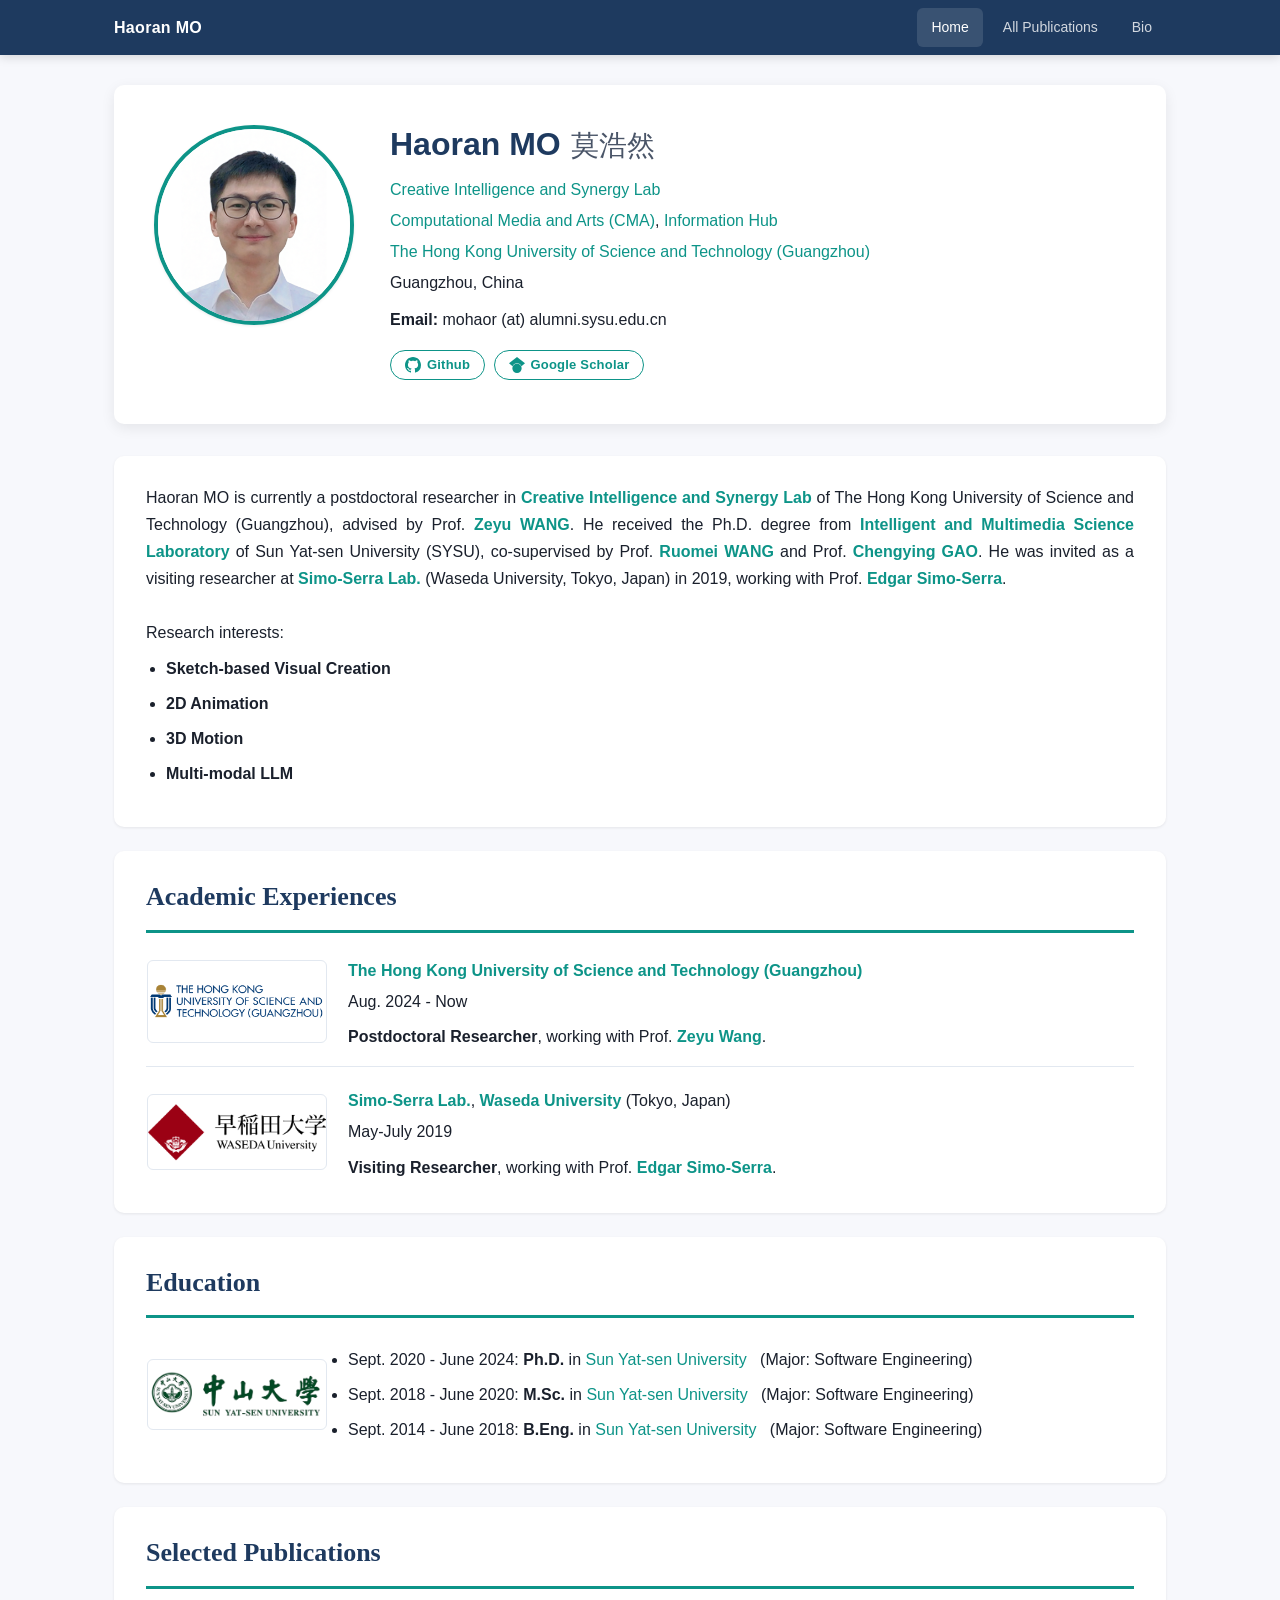
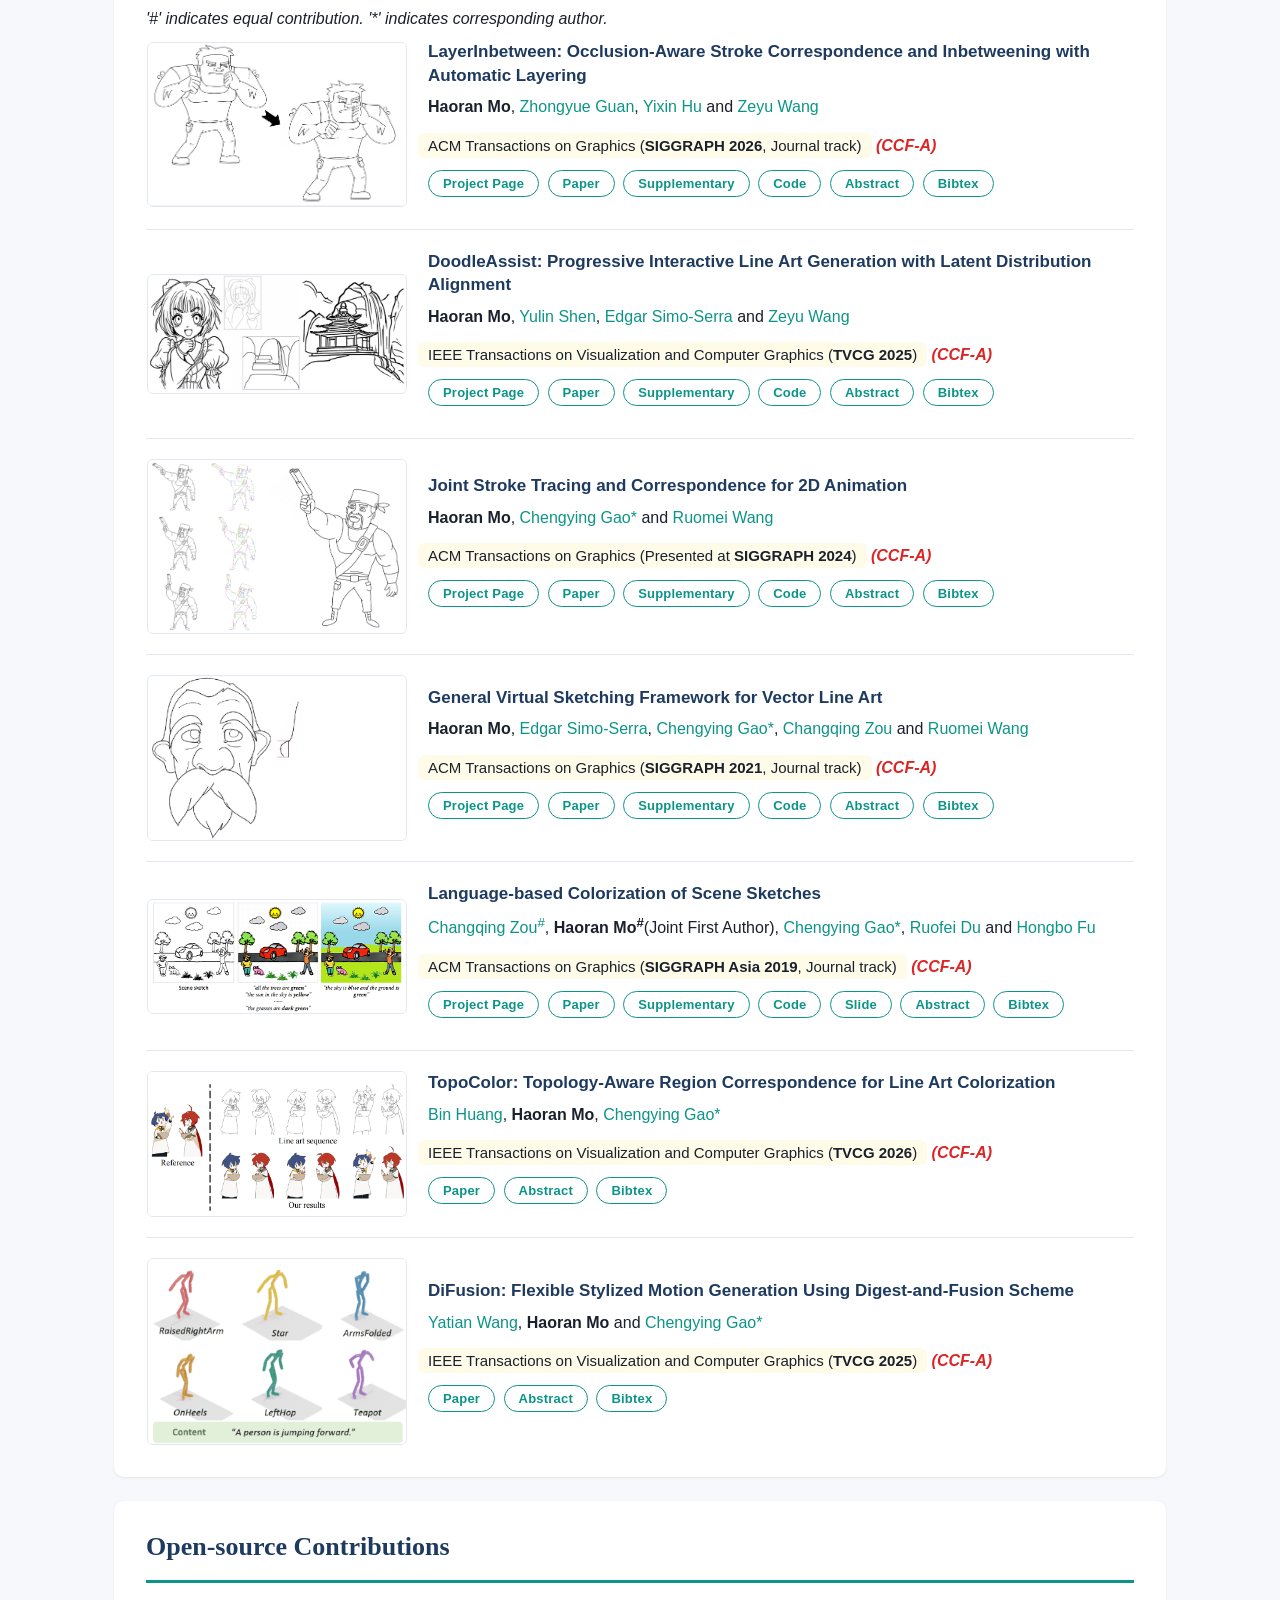
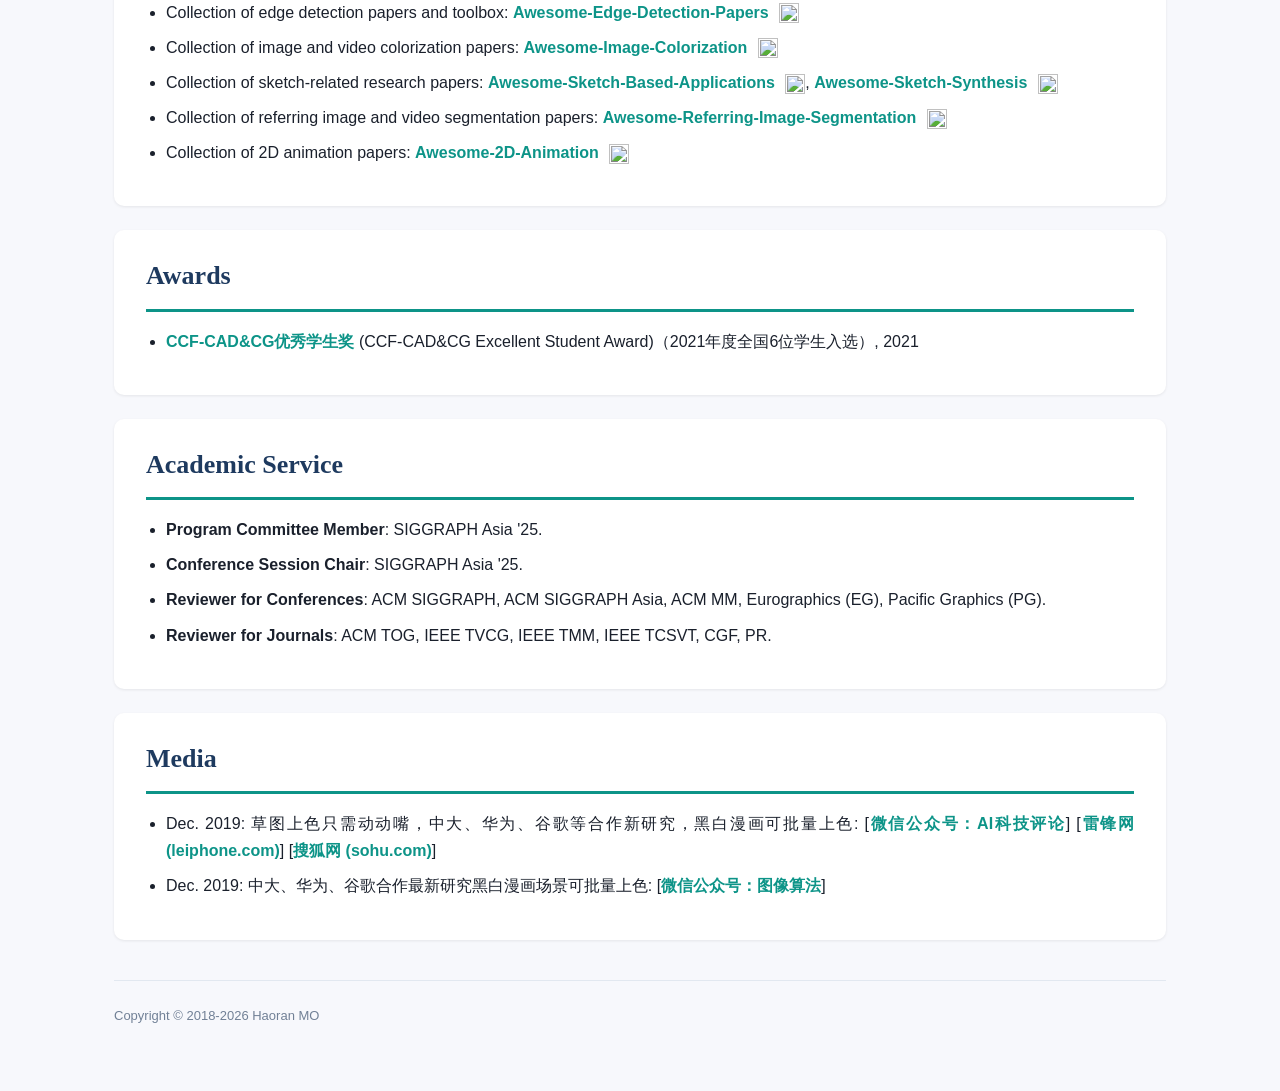
==== commit ff0408f8: "updated" ====
--- a/index.html
+++ b/index.html
@@ -406,6 +406,47 @@
 
         <tr>
             <td class="pub-thumb">
+                <a href="https://ieeexplore.ieee.org/document/11659100" class="hoverZoomLink">
+                    <img loading="lazy" src="./files/projects/TopoColor_TVCG26.jpg" alt="TopoColor">
+                </a>
+            </td>
+            <td class="pub-info">
+                <heading>TopoColor: Topology-Aware Region Correspondence for Line Art Colorization</heading>
+                <p class="content">
+                    <a href="https://orcid.org/0009-0002-2783-2328">Bin Huang</a>,
+                    <strong>Haoran Mo</strong>,
+                    <a href="https://cse.sysu.edu.cn/teacher/GaoChengying">Chengying Gao*</a>
+                </p>
+                <p class="margin-small">&nbsp;</p>
+                <span class="content-bg"><em>IEEE Transactions on Visualization and Computer Graphics (<strong>TVCG 2026</strong>)</em></span>
+                <em><strong><font color="#F56A6A">(CCF-A)</font></strong></em>
+                <p class="margin">&nbsp;</p>
+                <div class="paper" id="TVCG26_TopoColor">
+                <a href="https://ieeexplore.ieee.org/document/11659100" class="mybutton">Paper</a>
+                <a href="javascript:toggleblock('TopoColor_TVCG26')" class="mybutton">Abstract</a>
+                <a href="javascript:togglebib('TVCG26_TopoColor')" class="mybutton">Bibtex</a>
+                <p class="margin">&nbsp;</p>
+                <p class="content3" id="TopoColor_TVCG26">
+                    Line art colorization is a critical yet labor-intensive bottleneck in professional animation production, requiring artists to maintain rigorous color consistency across frames. While contemporary methods leveraging feature alignment or generative diffusion have improved efficiency, they often fail when confronted with occlusions and large inter-frame deformations. The fundamental difficulty arises from the inherent sparsity of binary line-art images: the absence of internal texture limits the discriminative power of local feature descriptors, resulting in ambiguous region correspondences during propagation. To address these limitations, we propose a region-based feature enhancement framework built upon a Topology-aware Segment Graph (TSG). By explicitly modeling topological adjacency—a robust structural cue that remains invariant across frames despite significant geometric changes—our method leverages spatial context to increase feature separability across semantically distinct regions, enabling more robust alignment. Furthermore, to mitigate temporal drift and the diminishing relevance of static reference frames in long sequences, we introduce a Dual-source Temporal Selection and Refinement strategy. This mechanism adaptively integrates information from both the global reference keyframe and the immediate previous frame, balancing color fidelity with spatial continuity. Extensive experiments on industrial benchmarks demonstrate that our approach achieves superior color accuracy and temporal stability compared to state-of-the-art frameworks, particularly in scenarios involving complex character motion and topological variation.
+                </p>
+                <pre xml:space="preserve" class="content4">
+@article{huang2026topocolor,
+  author={Huang, Bin and Mo, Haoran and Gao, Chengying},
+  journal={IEEE Transactions on Visualization and Computer Graphics},
+  title={TopoColor: Topology-Aware Region Correspondence for Line Art Colorization},
+  year={2026},
+  volume={},
+  number={},
+  pages={1-12},
+  doi={10.1109/TVCG.2026.3725399}
+}
+</pre>
+                </div>
+            </td>
+        </tr>
+
+        <tr>
+            <td class="pub-thumb">
                 <a href="https://ieeexplore.ieee.org/abstract/document/11202393" class="hoverZoomLink">
                     <img loading="lazy" src="./files/projects/motion_TVCG25.gif" alt="DiFusion">
                 </a>
@@ -413,7 +454,7 @@
             <td class="pub-info">
                 <heading>DiFusion: Flexible Stylized Motion Generation Using Digest-and-Fusion Scheme</heading>
                 <p class="content">
-                    <a href="">Yatian Wang</a>,
+                    <a href="https://orcid.org/0009-0001-0663-7593">Yatian Wang</a>,
                     <strong>Haoran Mo</strong> and
                     <a href="https://cse.sysu.edu.cn/teacher/GaoChengying">Chengying Gao*</a>
                 </p>
@@ -457,60 +498,6 @@
             </td>
         </tr>
 
-        <tr>
-            <td class="pub-thumb">
-                <a href="https://sketchyscene.github.io/SketchyScene/" class="hoverZoomLink">
-                    <img loading="lazy" src="./files/ECCV18/sketchyscene2.png" alt="SketchyScene_eccv18">
-                </a>
-            </td>
-            <td class="pub-info">
-                <heading>SketchyScene: Richly-Annotated Scene Sketches</heading>
-                <p class="content">
-                    <a href="https://scholar.google.com/citations?user=kj5HiGgAAAAJ">Changqing Zou<sup>#</sup></a>,
-                    <a href="https://yuqian1023.github.io/">Qian Yu<sup>#</sup></a>,
-                    <a href="http://www.duruofei.com/">Ruofei Du</a>,
-                    <strong>Haoran Mo</strong>,
-                    <a href="https://scholar.google.co.uk/citations?user=irZFP_AAAAAJ&hl=en">Yi-Zhe Song</a>,
-                    <a href="https://scholar.google.co.uk/citations?user=MeS5d4gAAAAJ&hl=en">Tao Xiang</a>,
-                    <a href="https://cse.sysu.edu.cn/teacher/GaoChengying">Chengying Gao</a>,
-                    <a href="http://cfcs.pku.edu.cn/baoquan/">Baoquan Chen*</a> and
-                    <a href="http://www.cs.sfu.ca/~haoz/">Hao Zhang</a>
-                </p>
-                <p class="margin-small">&nbsp;</p>
-                <span class="content-bg"><em>European Conference on Computer Vision (<strong>ECCV 2018</strong>)</em></span>
-                <em><strong><font color="#F56A6A">(CCF-B)</font></strong></em>
-                <p class="margin">&nbsp;</p>
-
-                <div class="paper" id="SketchyScene_eccv">
-                <a href="https://sketchyscene.github.io/SketchyScene/" class="mybutton">Project Page</a>
-                <a href="http://openaccess.thecvf.com/content_ECCV_2018/papers/Changqing_Zou_SketchyScene_Richly-Annotated_Scene_ECCV_2018_paper.pdf" class="mybutton">Paper</a>
-                <a href="https://changqingzou.weebly.com/uploads/5/9/3/6/59369643/eccv_2018_qian_changqing_v2.4.pdf" class="mybutton">Poster</a>
-                <a href="https://github.com/SketchyScene/SketchyScene" class="mybutton">Code</a>
-                <a href="javascript:toggleblock('SketchyScene_eccv18')" class="mybutton">Abstract</a>
-                <a href="javascript:togglebib('SketchyScene_eccv')" class="mybutton">Bibtex</a>
-                <p class="margin">&nbsp;</p>
-                <p class="content3" id="SketchyScene_eccv18"> We contribute the first large-scale dataset of scene
-                    sketches, SketchyScene, with the goal of advancing research on sketch understanding at both the object
-                    and scene level. The dataset is created through a novel and carefully designed crowdsourcing pipeline,
-                    enabling users to efficiently generate large quantities realistic and diverse scene sketches.
-                    SketchyScene contains more than 29,000 scene-level sketches, 7,000+ pairs of scene templates and photos,
-                    and 11,000+ object sketches. All objects in the scene sketches have ground-truth semantic and instance
-                    masks. The dataset is also highly scalable and extensible, easily allowing augmenting and/or changing
-                    scene composition. We demonstrate the potential impact of SketchyScene by training new computational
-                    models for semantic segmentation of scene sketches and showing how the new dataset enables several
-                    applications including image retrieval, sketch colorization, editing, and captioning, etc. </p>
-                <pre xml:space="preserve" class="content4">
-@inproceedings{zou2018sketchyscene,
-  title={Sketchyscene: Richly-annotated scene sketches},
-  author={Zou, Changqing and Yu, Qian and Du, Ruofei and Mo, Haoran and Song, Yi-Zhe and Xiang, Tao and Gao, Chengying and Chen, Baoquan and Zhang, Hao},
-  booktitle={Proceedings of the european conference on computer vision (ECCV)},
-  pages={421--436},
-  year={2018}
-}
-</pre>
-                </div>
-            </td>
-        </tr>
     </table>
 </div>
 
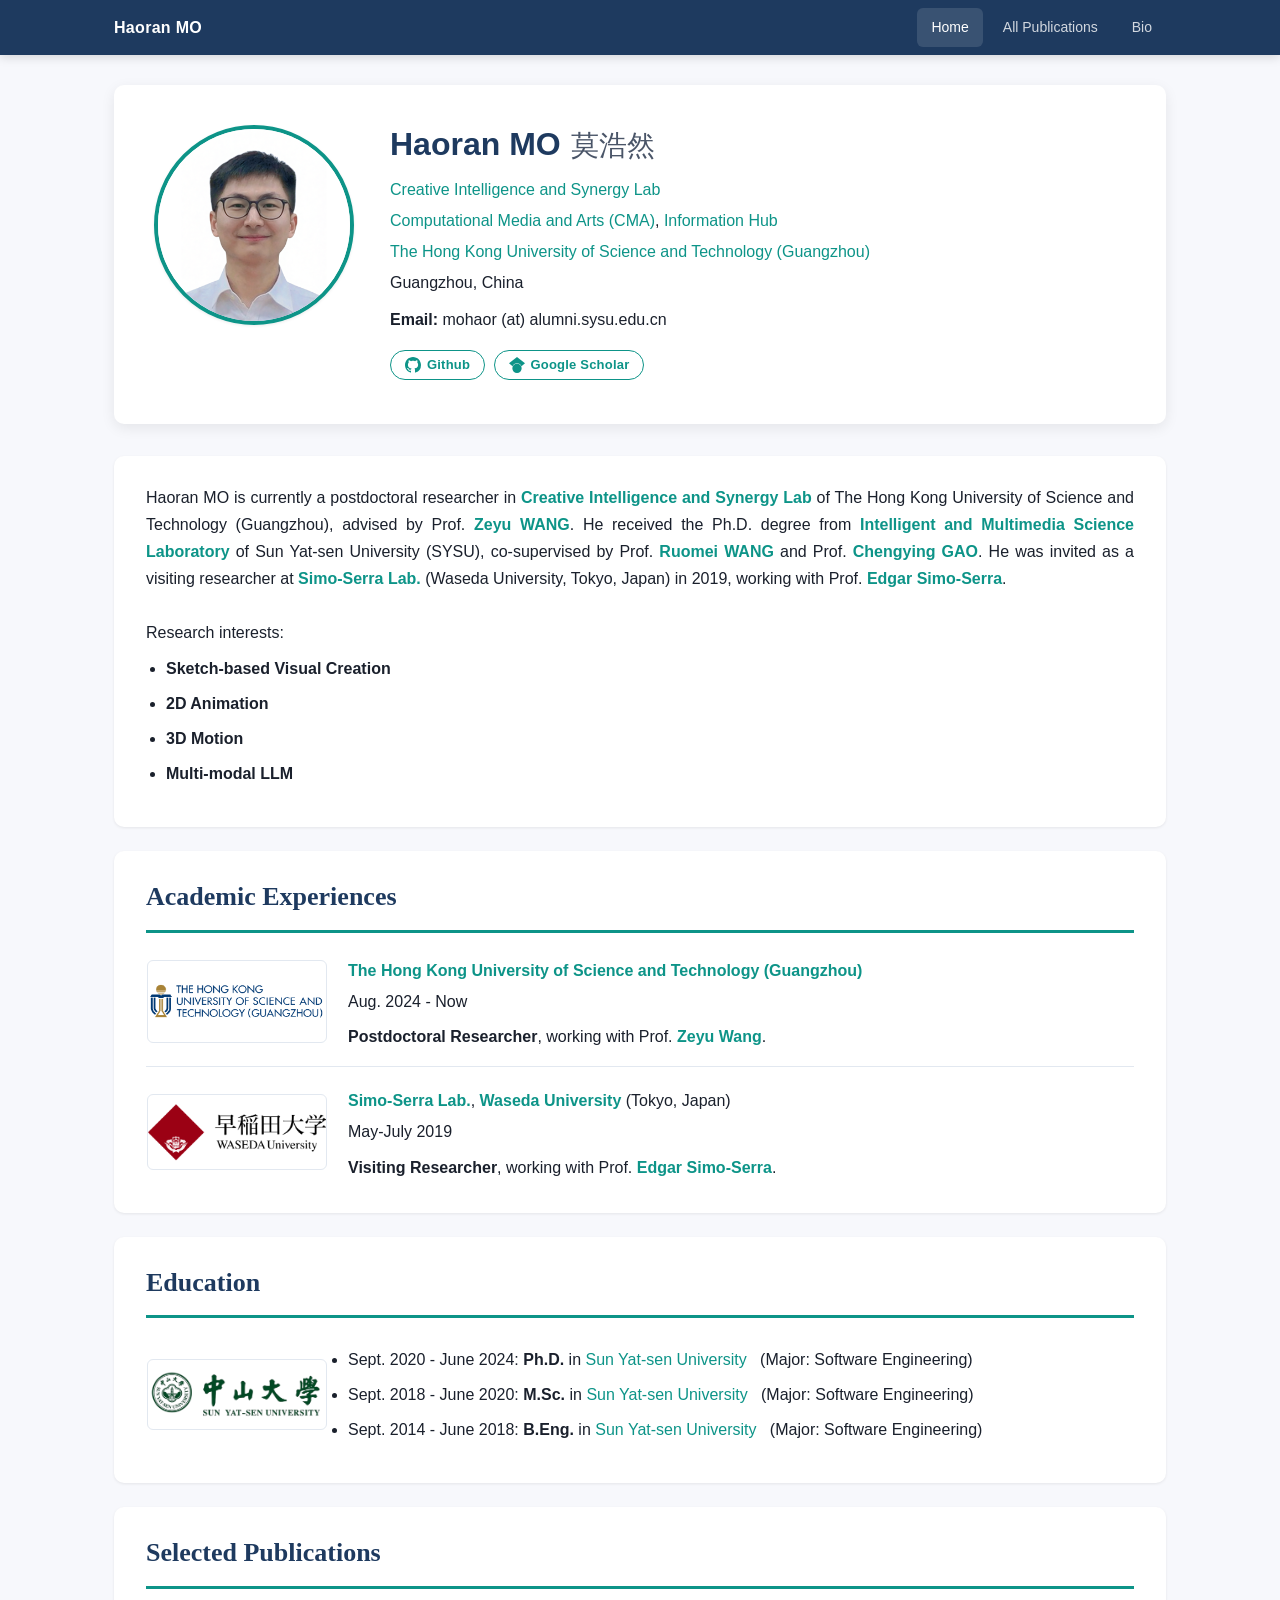
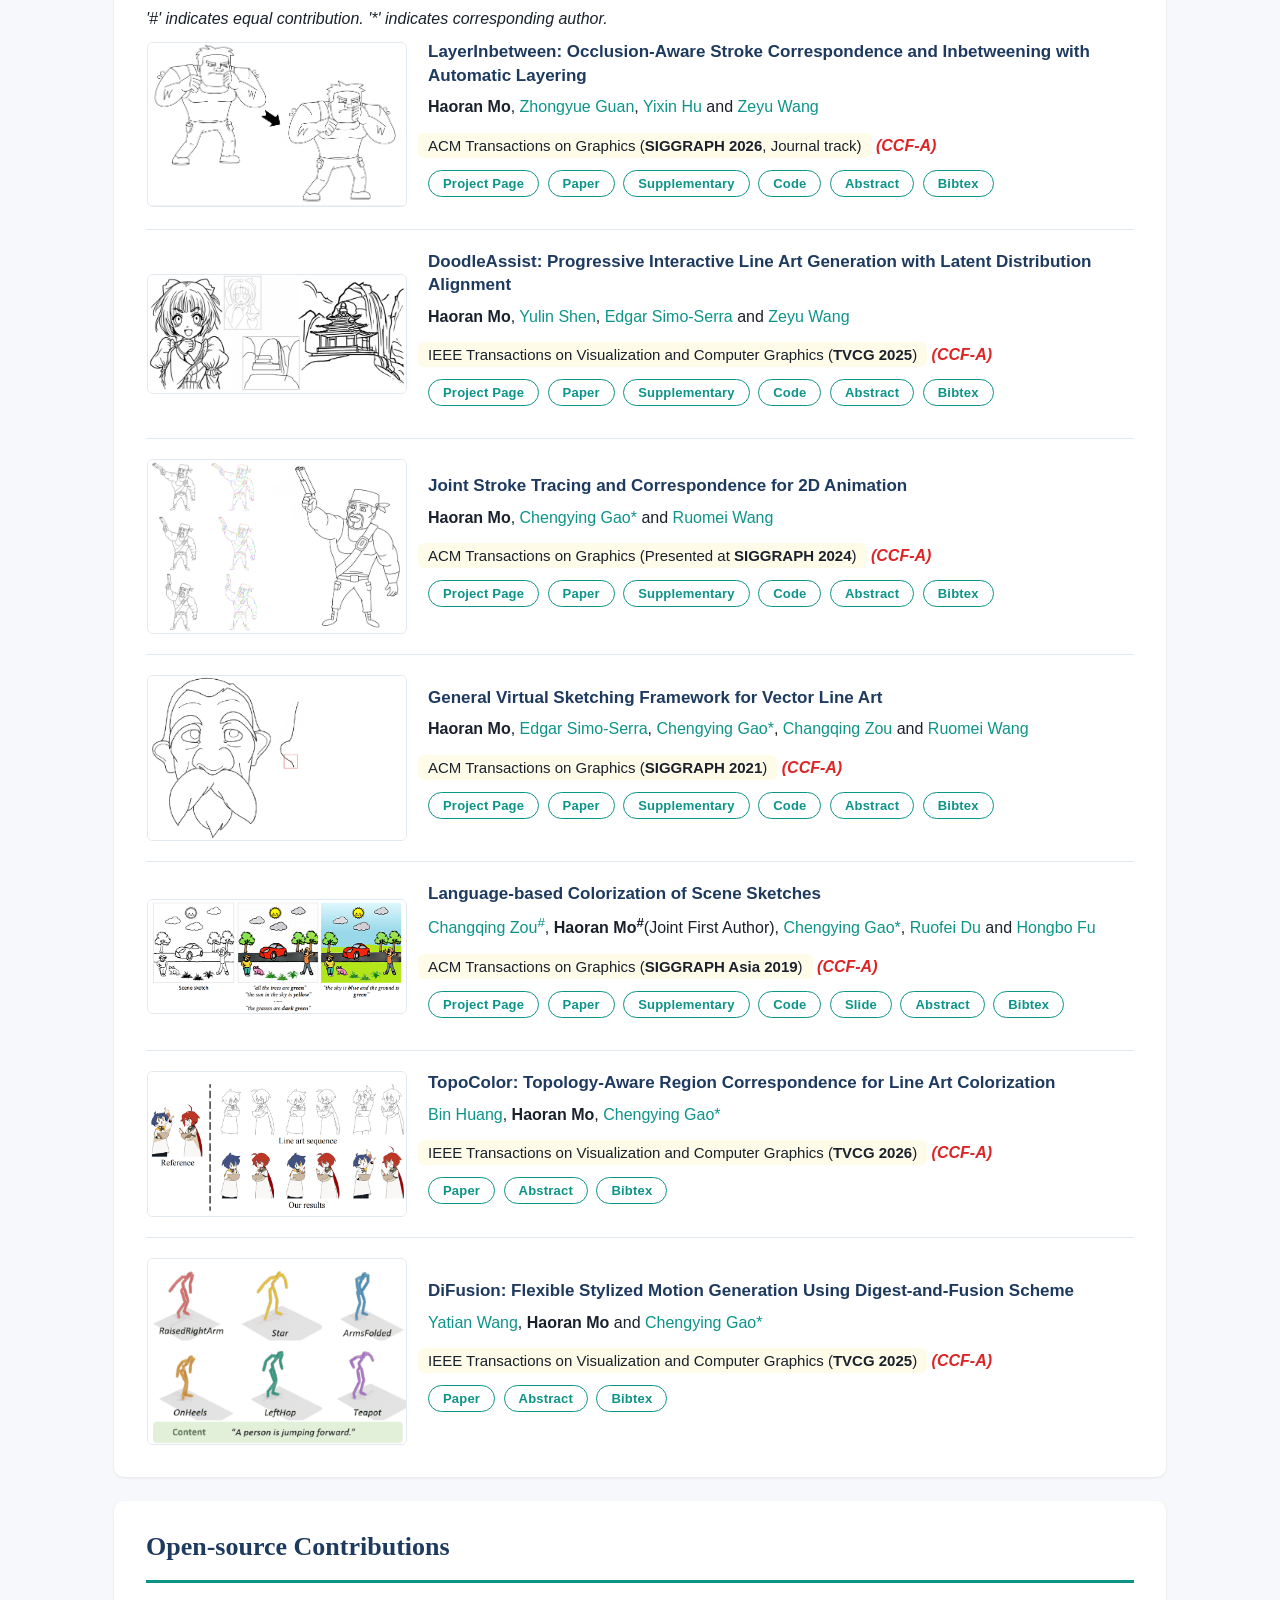
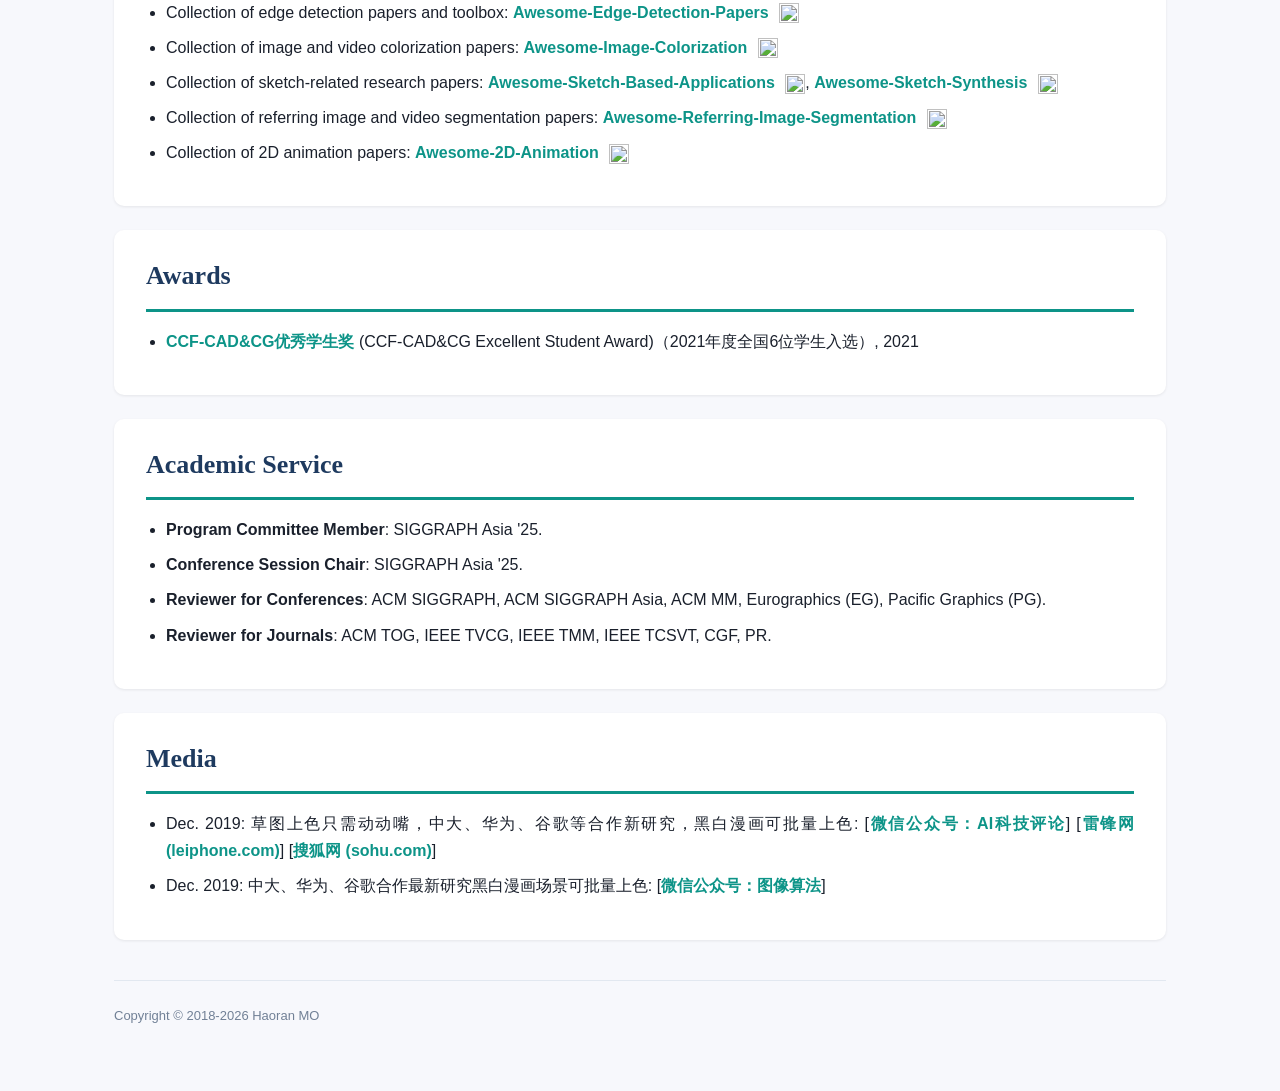
==== commit 9a76befd: "updated" ====
--- a/index.html
+++ b/index.html
@@ -306,7 +306,7 @@
                     <a href="https://sse.sysu.edu.cn/teacher/689">Ruomei Wang</a>
                 </p>
                 <p class="margin-small">&nbsp;</p>
-                <span class="content-bg"><em>ACM Transactions on Graphics (<strong>SIGGRAPH 2021</strong>, Journal track)</em></span>
+                <span class="content-bg"><em>ACM Transactions on Graphics (<strong>SIGGRAPH 2021</strong>)</em></span>
                 <em><strong><font color="#F56A6A">(CCF-A)</font></strong></em>
                 <p class="margin">&nbsp;</p>
 
@@ -363,7 +363,7 @@
                     <a href="https://hongbofu.people.ust.hk/">Hongbo Fu</a>
                 </p>
                 <p class="margin-small">&nbsp;</p>
-                <span class="content-bg"><em>ACM Transactions on Graphics (<strong>SIGGRAPH Asia 2019</strong>, Journal track)</em></span>
+                <span class="content-bg"><em>ACM Transactions on Graphics (<strong>SIGGRAPH Asia 2019</strong>)</em></span>
                 <em><strong><font color="#F56A6A">(CCF-A)</font></strong></em>
                 <p class="margin">&nbsp;</p>
 
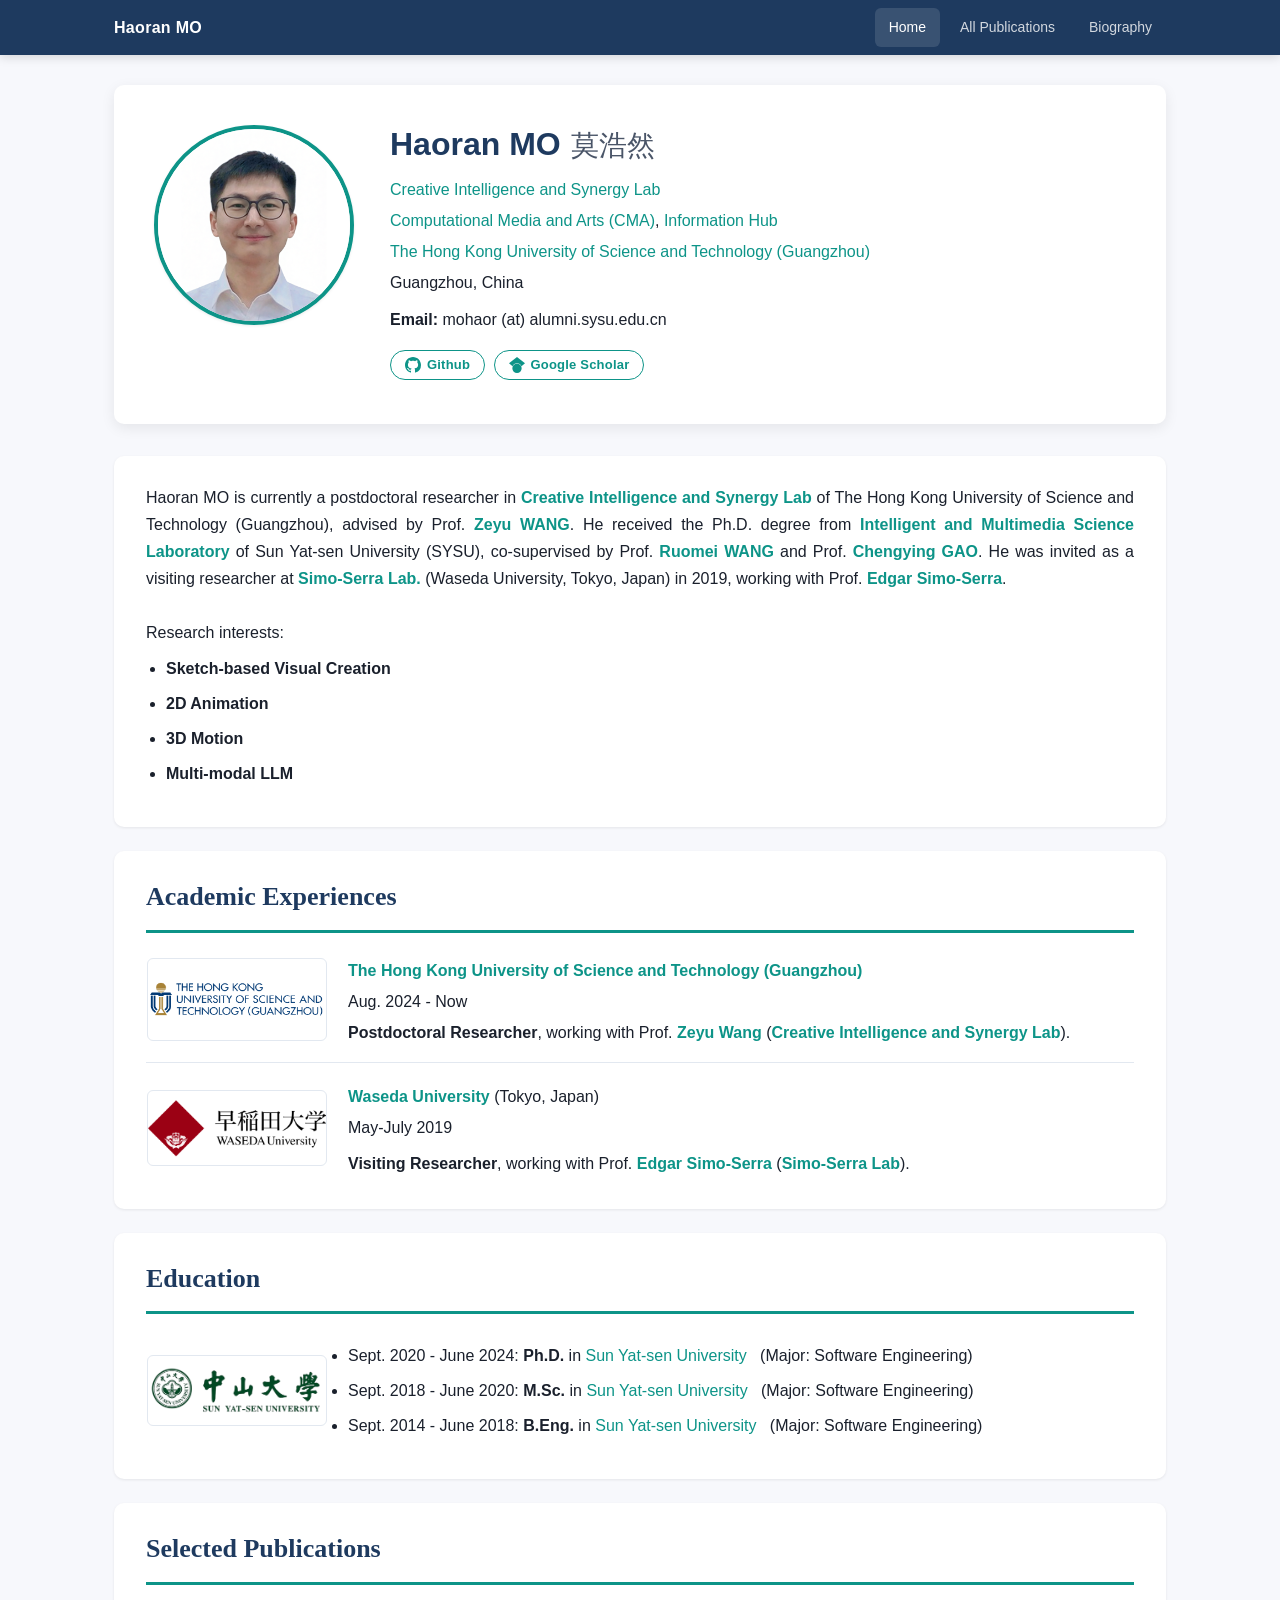
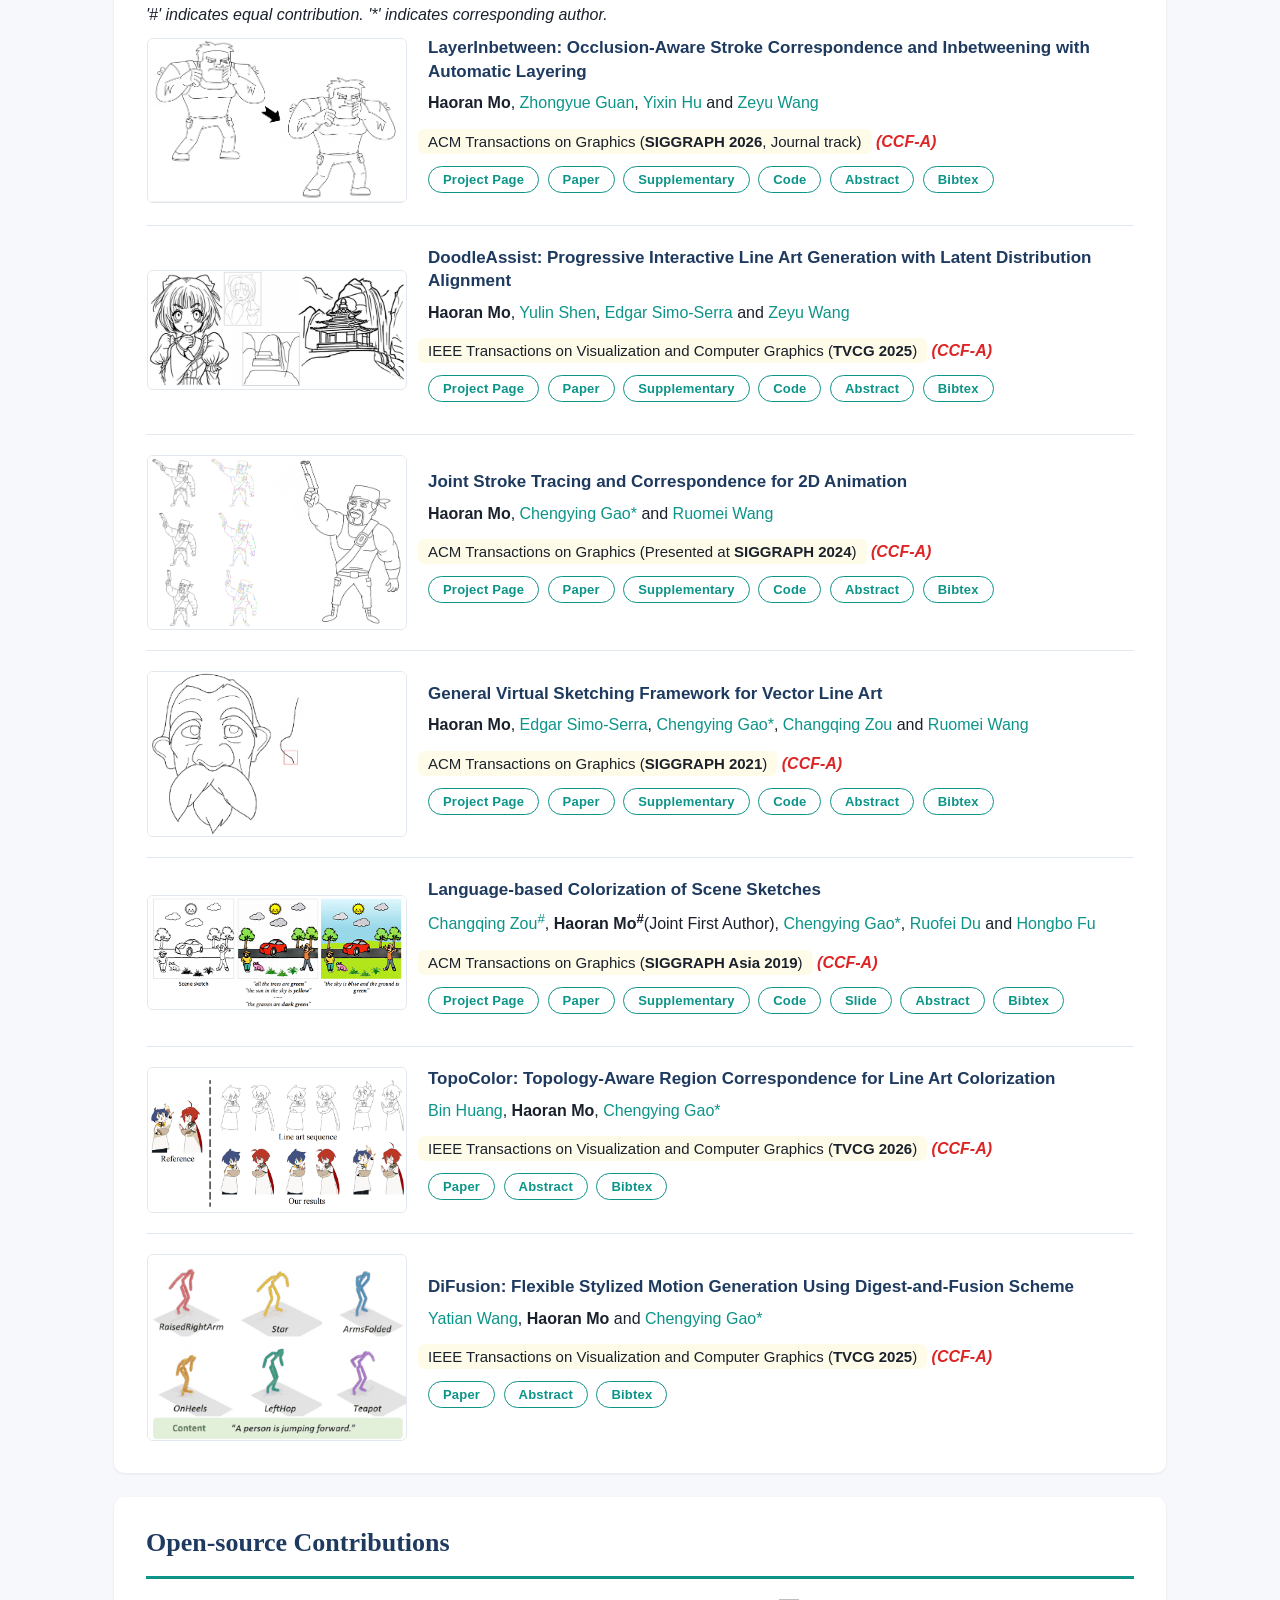
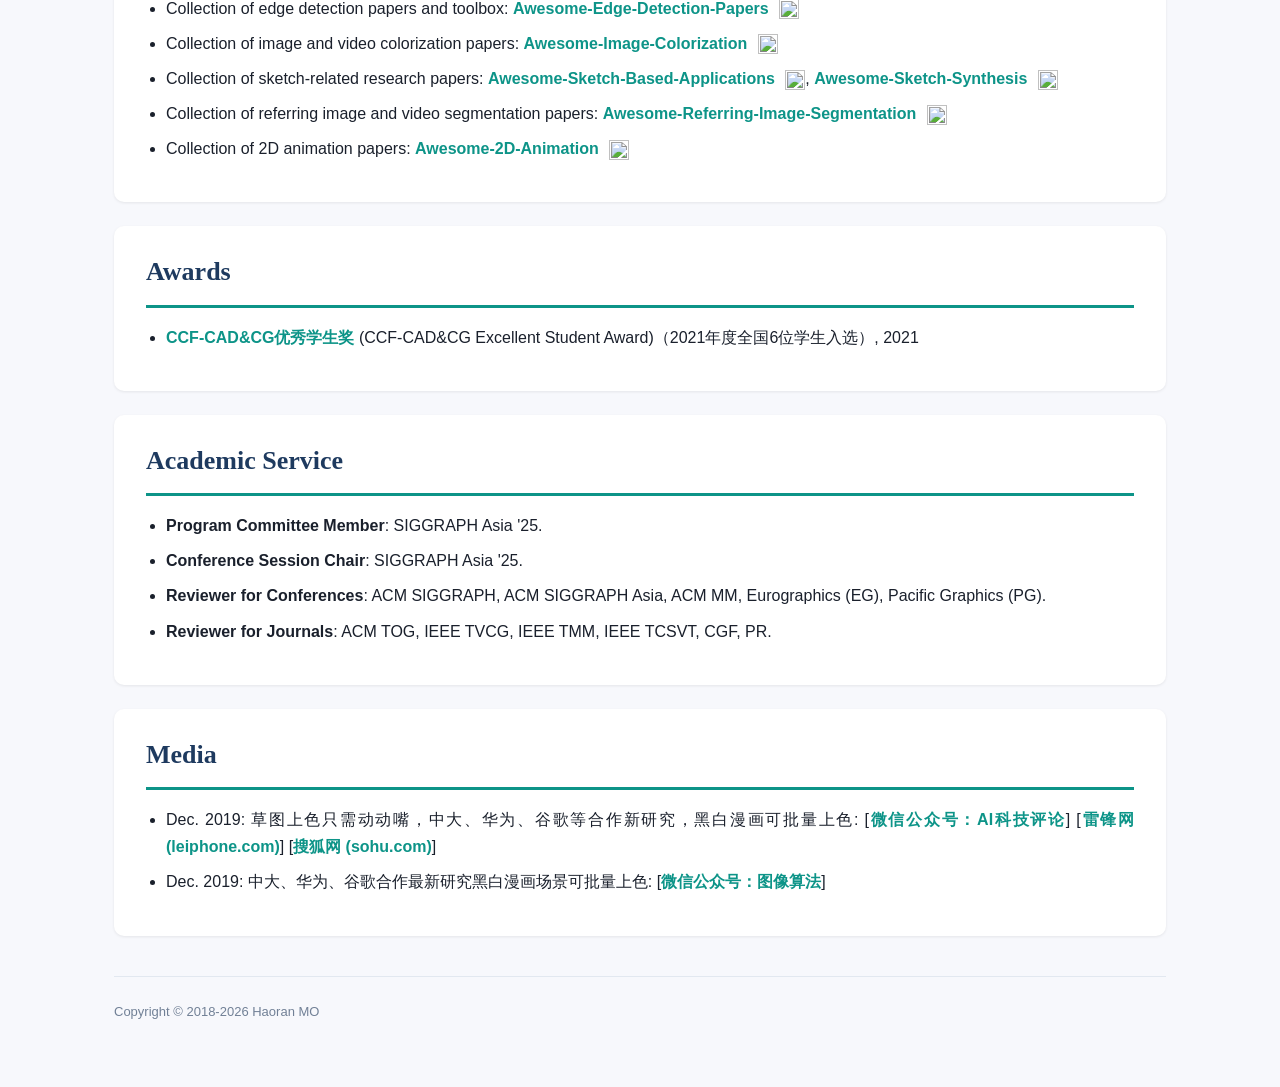
==== commit 857fcf99: "updated" ====
--- a/index.html
+++ b/index.html
@@ -17,7 +17,7 @@
         <div class="nav-links">
             <a href="index.html" class="active">Home</a>
             <a href="all_papers.html">All Publications</a>
-            <a href="bio.html">Bio</a>
+            <a href="bio.html">Biography</a>
         </div>
     </div>
 </nav>
@@ -88,9 +88,8 @@
                 <p class="content">
                 <strong><a href="https://www.hkust-gz.edu.cn/">The Hong Kong University of Science and Technology (Guangzhou)</a></strong></p>
                 <p class="content">Aug. 2024 - Now</p>
-                <p class="margin-small">&nbsp;</p>
                 <p class="content"><strong>Postdoctoral Researcher</strong>,
-                    working with Prof. <strong><a href="https://cislab.hkust-gz.edu.cn/members/zeyu-wang/">Zeyu Wang</a></strong>.</p>
+                    working with Prof. <strong><a href="https://cislab.hkust-gz.edu.cn/members/zeyu-wang/">Zeyu Wang</a></strong> (<strong><a href="https://cislab.hkust-gz.edu.cn/">Creative Intelligence and Synergy Lab</a></strong>).</p>
             </td>
         </tr>
         <tr>
@@ -100,12 +99,11 @@
             </td>
             <td valign="top">
                 <p class="content">
-                <strong><a href="https://esslab.jp/">Simo-Serra Lab.</a></strong>,
                 <strong><a href="https://www.waseda.jp/top/en">Waseda University</a></strong> (Tokyo, Japan)</p>
                 <p class="content">May-July 2019</p>
                 <p class="margin-small">&nbsp;</p>
                 <p class="content"><strong>Visiting Researcher</strong>,
-                    working with Prof. <strong><a href="https://esslab.jp/~ess/en/">Edgar Simo-Serra</a></strong>.</p>
+                    working with Prof. <strong><a href="https://esslab.jp/~ess/en/">Edgar Simo-Serra</a></strong> (<strong><a href="https://esslab.jp/">Simo-Serra Lab</a></strong>).</p>
             </td>
         </tr>
 <!--    <tr>-->
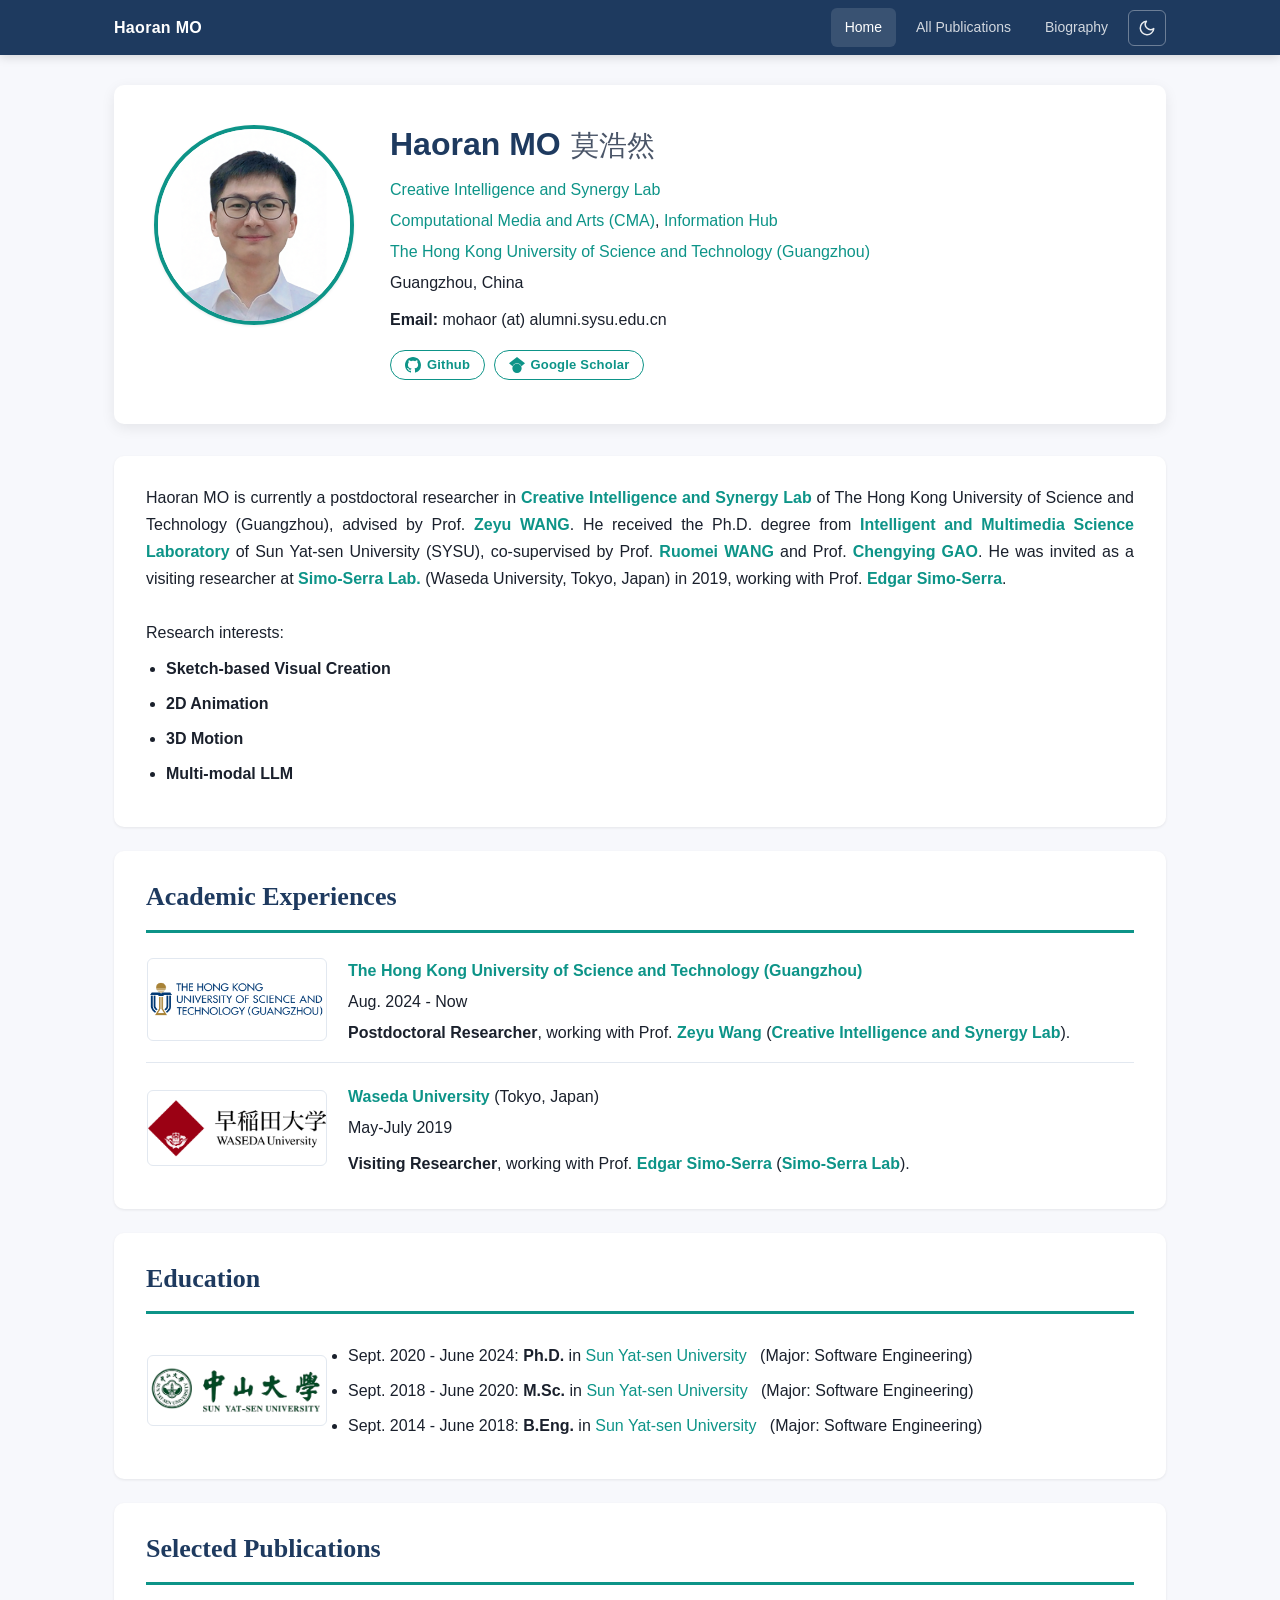
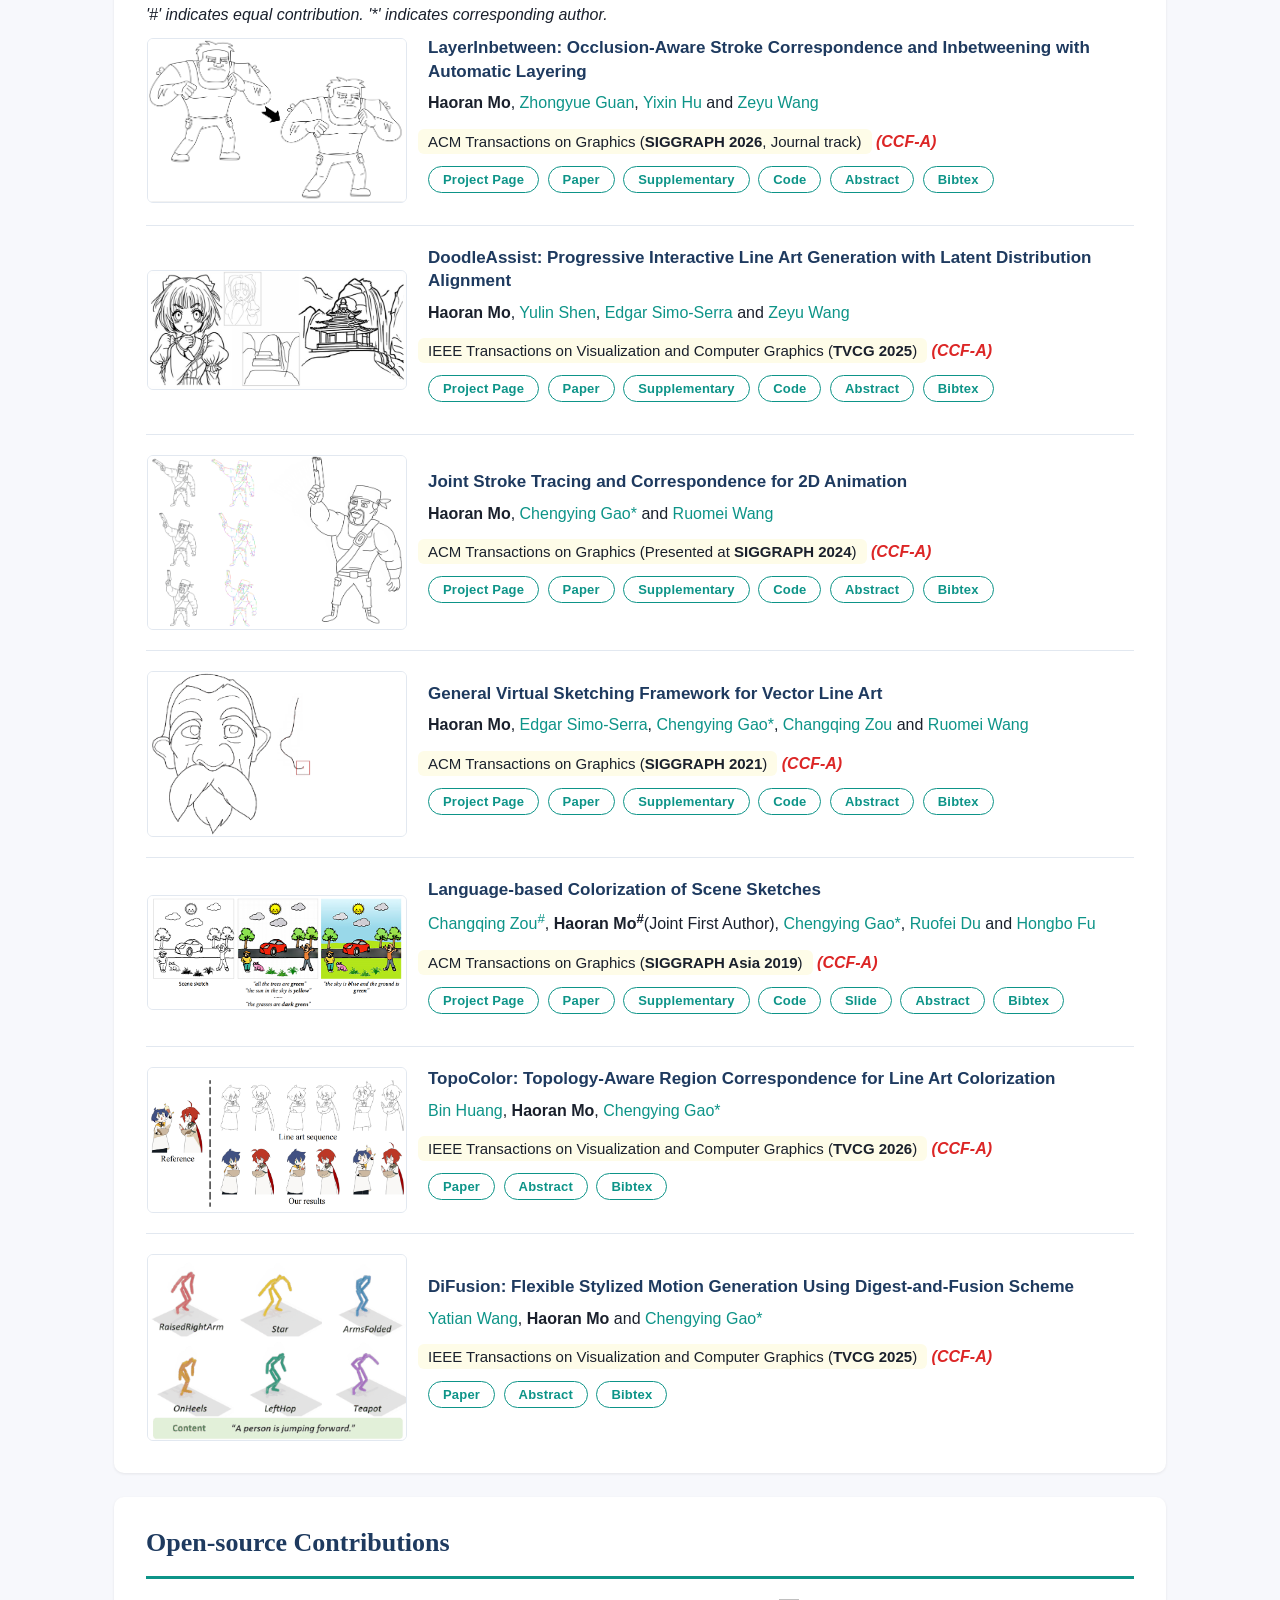
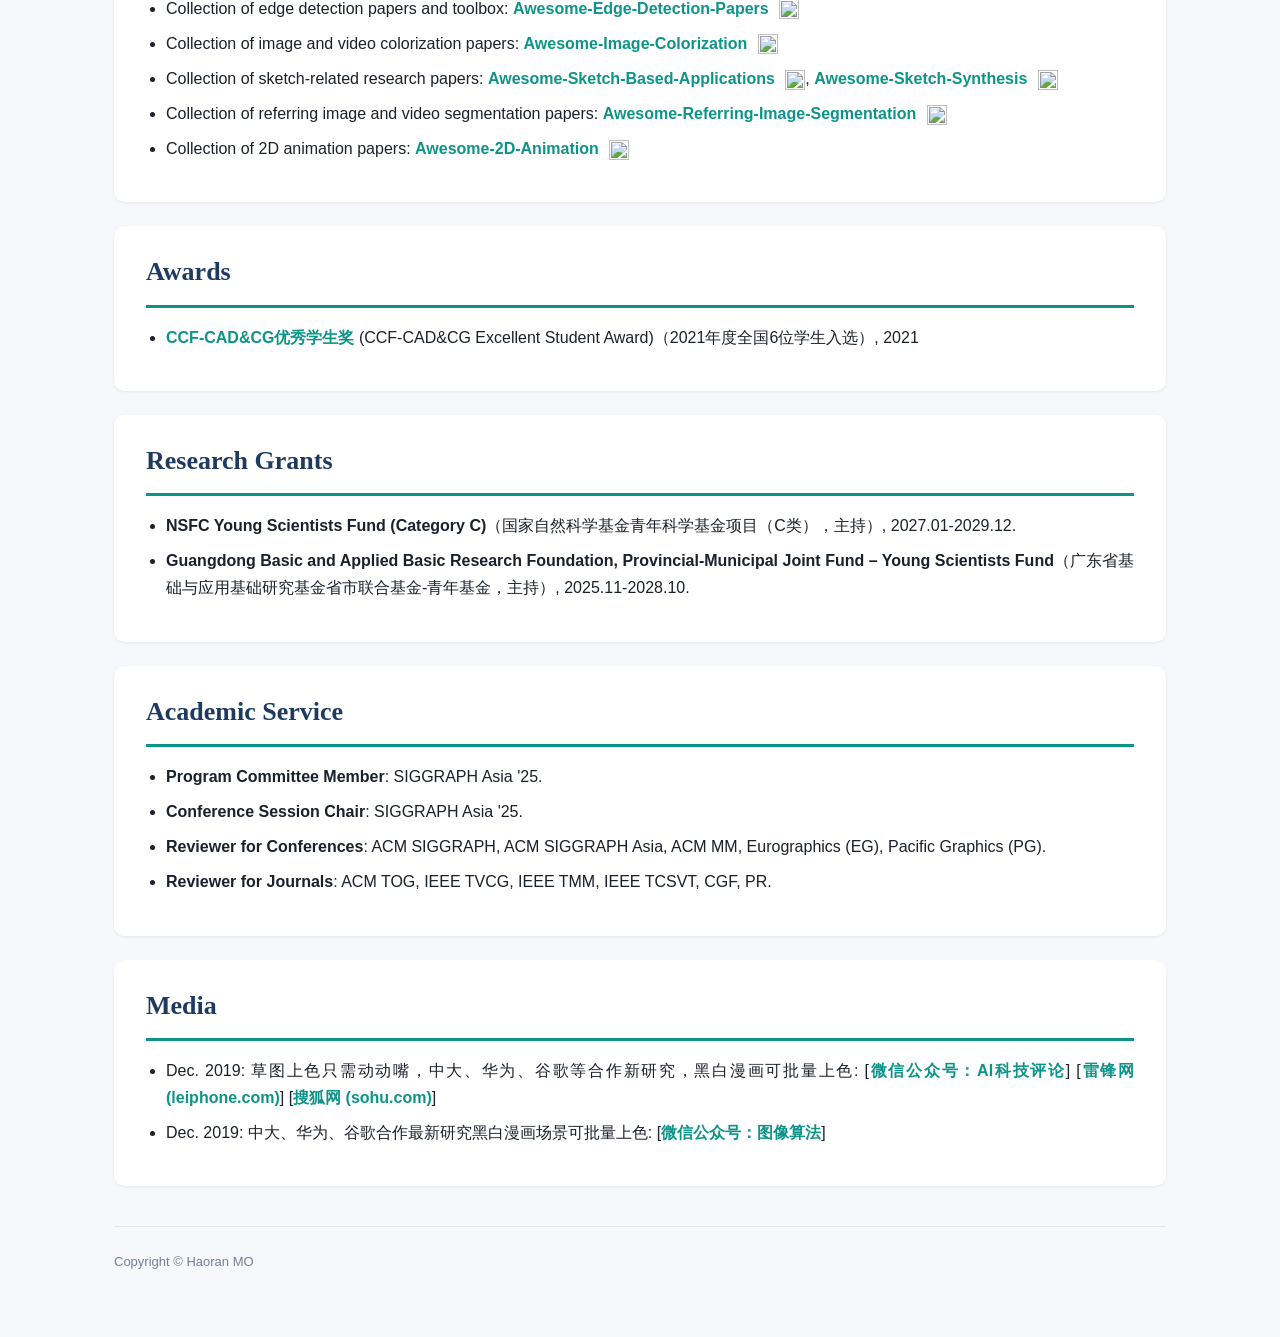
==== commit 30df8f6e: "updated theme, grants" ====
--- a/index.html
+++ b/index.html
@@ -18,6 +18,10 @@
             <a href="index.html" class="active">Home</a>
             <a href="all_papers.html">All Publications</a>
             <a href="bio.html">Biography</a>
+            <button type="button" class="theme-toggle" title="Switch to dark mode" aria-label="Switch to dark mode">
+                <svg class="theme-icon theme-icon-moon" viewBox="0 0 24 24" aria-hidden="true"><path d="M21 12.79A9 9 0 1 1 11.21 3 7 7 0 0 0 21 12.79Z" fill="none" stroke="currentColor" stroke-width="2" stroke-linecap="round" stroke-linejoin="round"></path></svg>
+                <svg class="theme-icon theme-icon-sun" viewBox="0 0 24 24" aria-hidden="true"><circle cx="12" cy="12" r="4" fill="none" stroke="currentColor" stroke-width="2"></circle><path d="M12 2v2M12 20v2M4.93 4.93l1.41 1.41M17.66 17.66l1.41 1.41M2 12h2M20 12h2M4.93 19.07l1.41-1.41M17.66 6.34l1.41-1.41" fill="none" stroke="currentColor" stroke-width="2" stroke-linecap="round"></path></svg>
+            </button>
         </div>
     </div>
 </nav>
@@ -523,6 +527,15 @@
     </ul>
 </div>
 
+<!-- Research Grants -->
+<div class="section-card">
+    <p id="sect-grants" class="title-large">Research Grants</p>
+    <ul>
+        <li><p class="content"><strong>NSFC Young Scientists Fund (Category C)</strong>（国家自然科学基金青年科学基金项目（C类），主持）, 2027.01-2029.12.</p></li>
+        <li><p class="content"><strong>Guangdong Basic and Applied Basic Research Foundation, Provincial-Municipal Joint Fund – Young Scientists Fund</strong>（广东省基础与应用基础研究基金省市联合基金-青年基金，主持）, 2025.11-2028.10.</p></li>
+    </ul>
+</div>
+
 <!-- Academic Service -->
 <div class="section-card">
     <p id="sect-service" class="title-large">Academic Service</p>
@@ -564,7 +577,7 @@
 <!-- Footer -->
 <div class="site-footer">
     <p class="content2">
-        Copyright © 2018-2026 Haoran MO
+        Copyright © Haoran MO
 <!--        <a href="http://beian.miit.gov.cn/">粤ICP备2020115736号</a> |-->
 <!--        <a href="http://www.beian.gov.cn/portal/registerSystemInfo?recordcode=44011302002733">粤公网安备 44011302002733号</a>-->
     </p>
--- a/style.css
+++ b/style.css
@@ -32,6 +32,26 @@
     --transition: 0.25s ease;
 }
 
+[data-theme="dark"] {
+    --color-primary: #152238;
+    --color-primary-light: #243b5a;
+    --color-accent: #2dd4bf;
+    --color-accent-hover: #5eead4;
+    --color-warm: #fb923c;
+    --color-ccf: #f87171;
+    --color-text: #e5e7eb;
+    --color-text-secondary: #cbd5e1;
+    --color-text-muted: #94a3b8;
+    --color-bg: #111827;
+    --color-card: #1f2937;
+    --color-border: #374151;
+    --color-section-line: #2dd4bf;
+    --color-highlight-bg: #3f3516;
+    --shadow-sm: 0 1px 3px rgba(0,0,0,0.3);
+    --shadow-md: 0 4px 14px rgba(0,0,0,0.3);
+    --shadow-lg: 0 10px 30px rgba(0,0,0,0.35);
+}
+
 /* --- Reset & Base --- */
 *, *::before, *::after {
     box-sizing: border-box;
@@ -99,6 +119,7 @@
 .top-nav .nav-links {
     display: flex;
     gap: 6px;
+    align-items: center;
 }
 
 .top-nav .nav-links a {
@@ -115,6 +136,72 @@
 .top-nav .nav-links a.active {
     color: #fff;
     background: rgba(255,255,255,0.12);
+}
+
+.theme-toggle {
+    display: inline-flex;
+    align-items: center;
+    justify-content: center;
+    width: 38px;
+    height: 36px;
+    border: 1px solid rgba(255,255,255,0.35);
+    border-radius: var(--radius-sm);
+    background: transparent;
+    color: rgba(255,255,255,0.9);
+    cursor: pointer;
+    font: inherit;
+    padding: 7px;
+    transition: var(--transition);
+}
+
+.theme-icon {
+    width: 18px;
+    height: 18px;
+}
+
+.theme-icon-sun {
+    display: none;
+}
+
+[data-theme="dark"] .theme-icon-moon {
+    display: none;
+}
+
+[data-theme="dark"] .theme-icon-sun {
+    display: block;
+}
+
+.theme-toggle:hover {
+    background: rgba(255,255,255,0.12);
+    color: #fff;
+}
+
+[data-theme="dark"] .section-card {
+    background: #182333;
+}
+
+[data-theme="dark"] .paper {
+    background: #182333;
+}
+
+[data-theme="dark"] .note {
+    background: #2b2a1c;
+}
+
+[data-theme="dark"] .content3,
+[data-theme="dark"] .content4 {
+    background: #111827;
+    color: var(--color-text);
+}
+
+[data-theme="dark"] .exp-table .exp-logo img {
+    background: #fff;
+}
+
+[data-theme="dark"] .caption,
+[data-theme="dark"] heading,
+[data-theme="dark"] .title-large {
+    color: var(--color-text);
 }
 
 /* --- Profile Header --- */
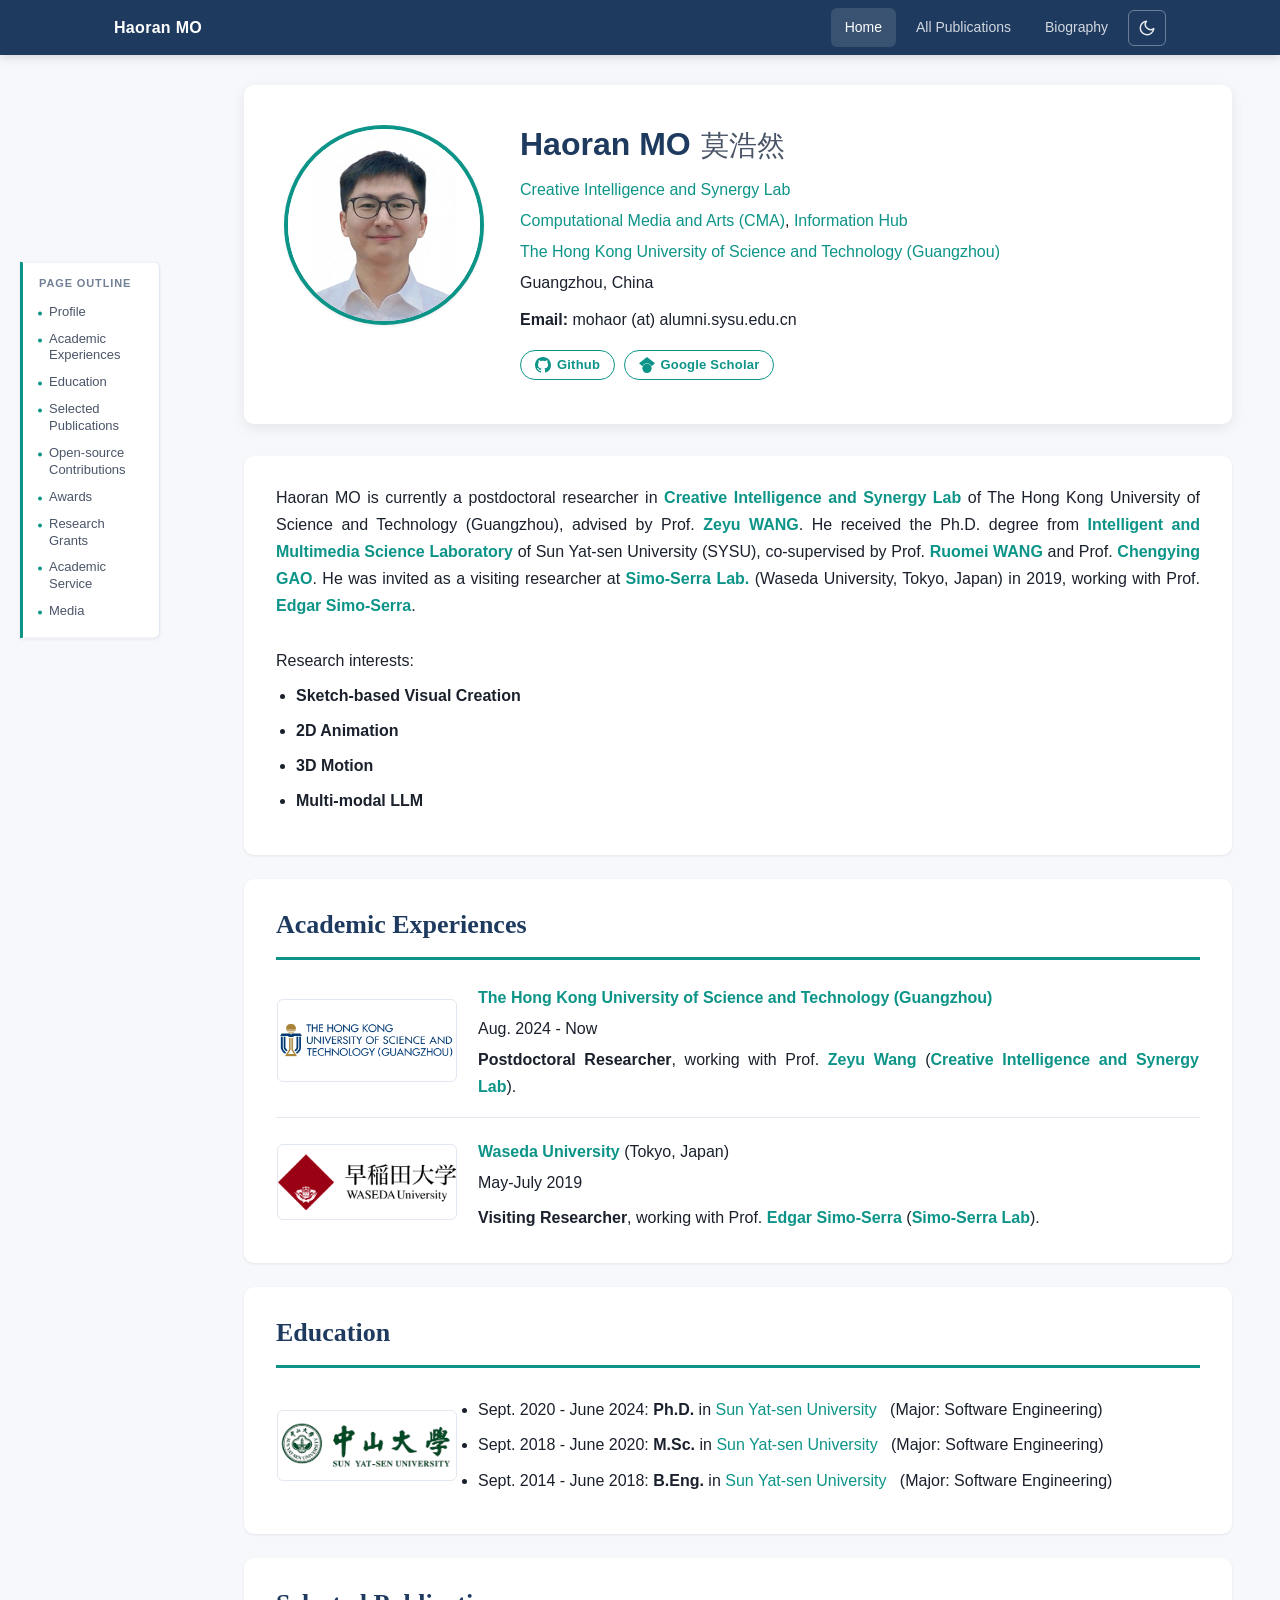
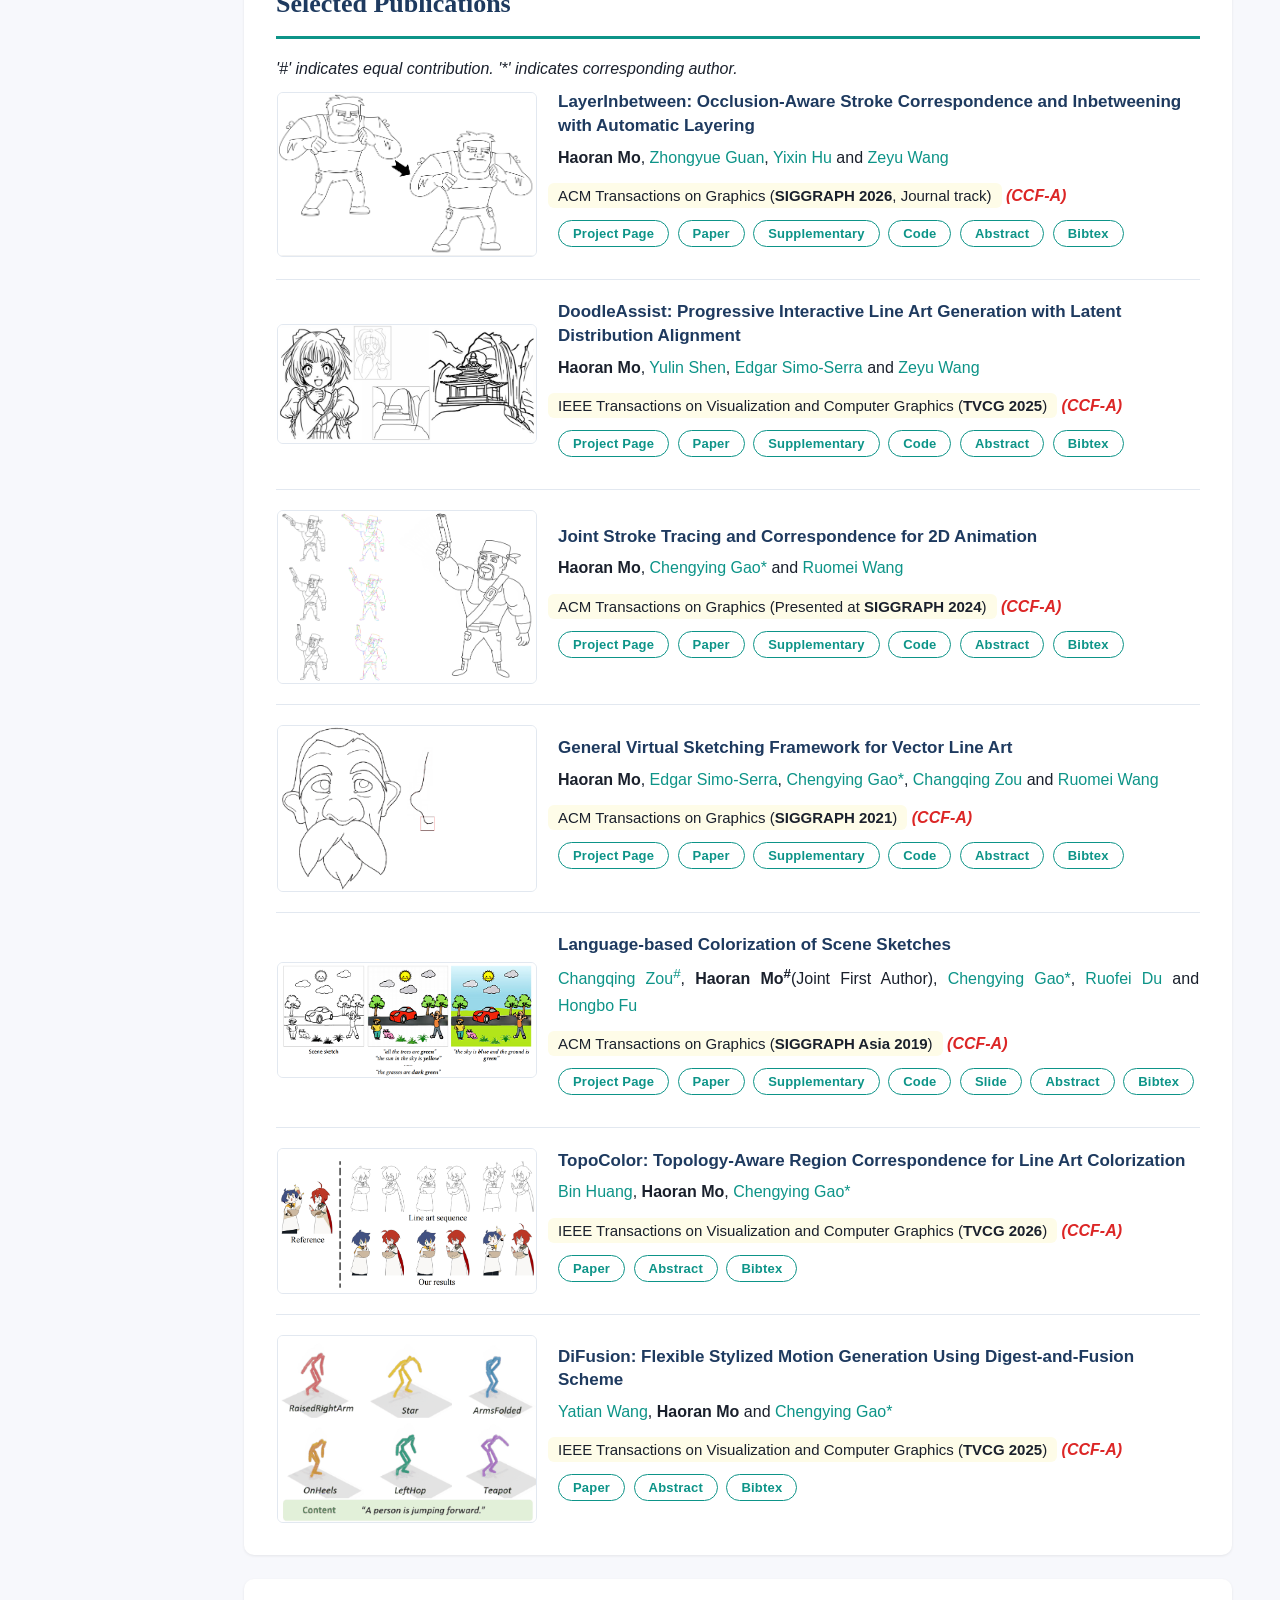
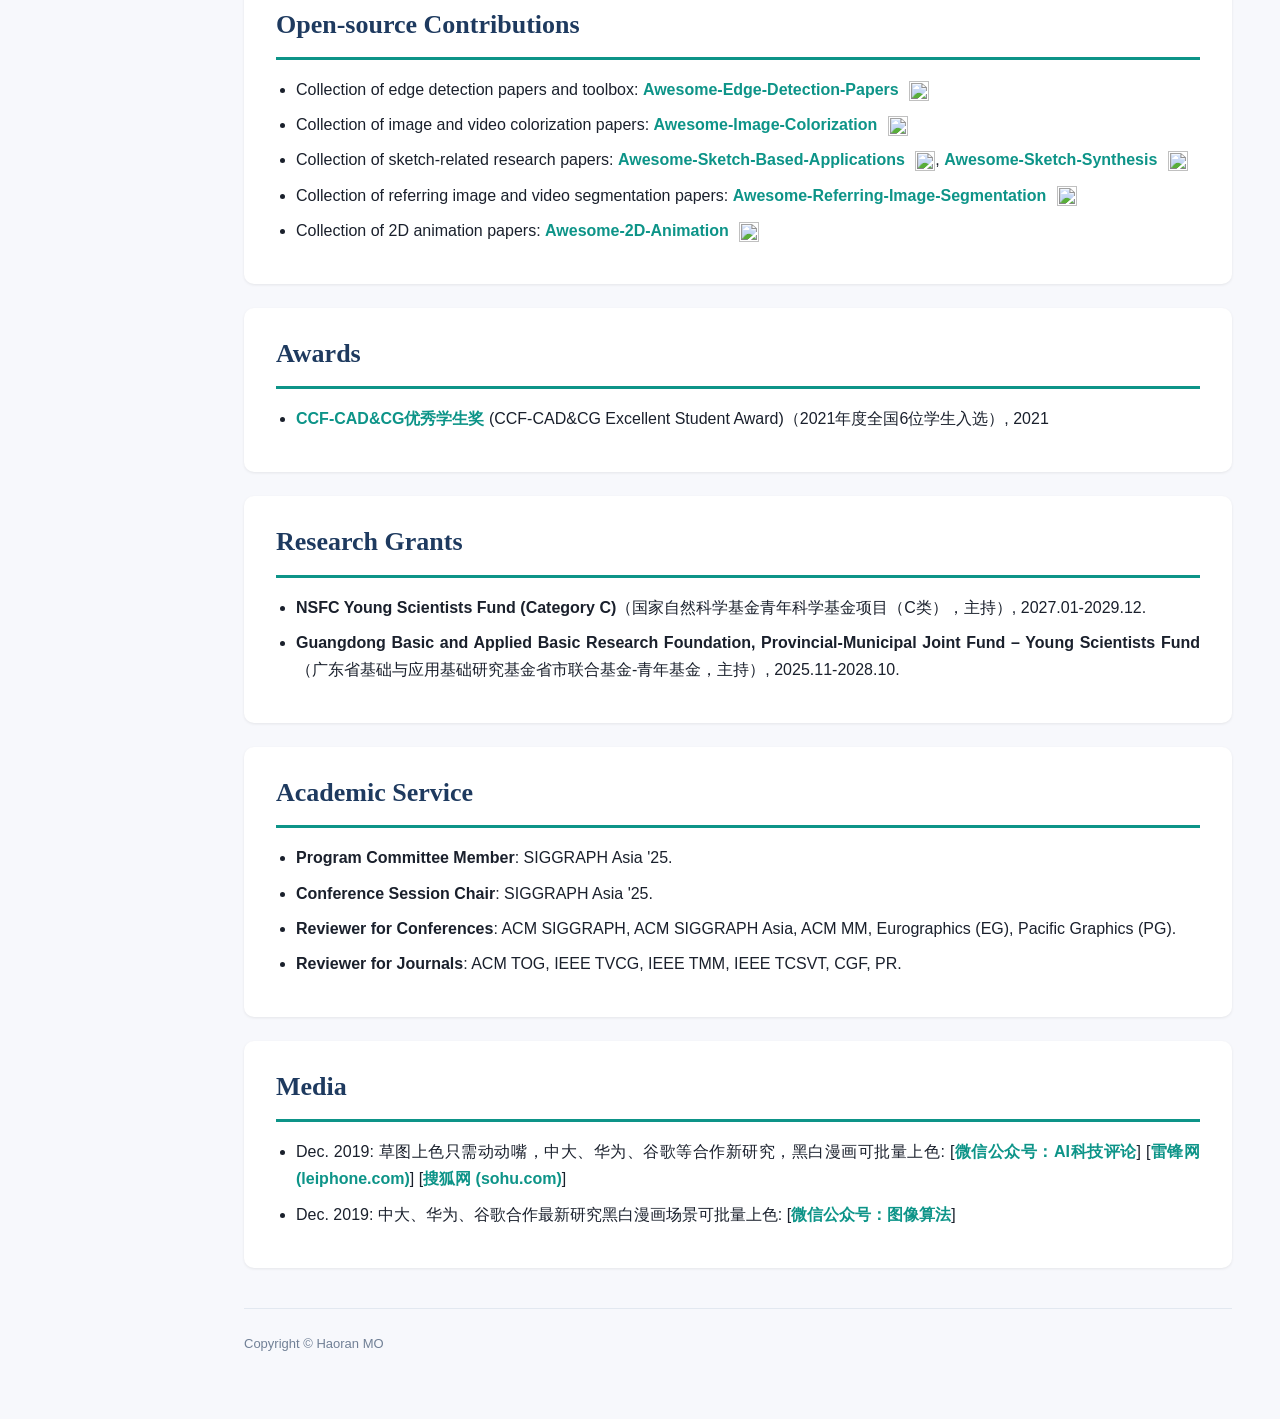
==== commit 9562e2f8: "updated navigation" ====
--- a/index.html
+++ b/index.html
@@ -8,7 +8,7 @@
 <title>Haoran MO | 莫浩然</title>
 </head>
 
-<body>
+<body class="home-page">
 
 <!-- Navigation -->
 <nav class="top-nav">
@@ -25,6 +25,20 @@
         </div>
     </div>
 </nav>
+
+<!-- Section Navigation -->
+<aside class="section-nav" aria-label="Page sections">
+    <p class="section-nav-title">Page Outline</p>
+    <a href="#sect-profile">Profile</a>
+    <a href="#sect-experiences">Academic Experiences</a>
+    <a href="#sect-education">Education</a>
+    <a href="#sect-publications">Selected Publications</a>
+    <a href="#sect-resource">Open-source Contributions</a>
+    <a href="#sect-award">Awards</a>
+    <a href="#sect-grants">Research Grants</a>
+    <a href="#sect-service">Academic Service</a>
+    <a href="#sect-media">Media</a>
+</aside>
 
 <div class="page-container">
 
@@ -53,8 +67,8 @@
     </div>
 </div>
 
-<!-- Bio Summary -->
-<div class="section-card">
+<!-- Profile -->
+<div class="section-card" id="sect-profile">
     <p align="justify" class="content">
         Haoran MO is currently a postdoctoral researcher in
         <strong><a href="https://cislab.hkust-gz.edu.cn/" class="content">Creative Intelligence and Synergy Lab</a></strong>
@@ -80,7 +94,7 @@
 
 <!-- Experiences -->
 <div class="section-card">
-    <p id="sect-intern" class="title-large">Academic Experiences</p>
+    <p id="sect-experiences" class="title-large">Academic Experiences</p>
 
     <table class="exp-table" border="0">
         <tr>
--- a/style.css
+++ b/style.css
@@ -87,6 +87,78 @@
     padding: 30px 24px 40px;
 }
 
+html {
+    scroll-behavior: smooth;
+}
+
+/* --- Section Navigation (index) --- */
+.section-nav {
+    display: none;
+}
+
+@media (min-width: 900px) {
+    .home-page .page-container {
+        margin-left: max(220px, calc(50% - 550px));
+        margin-right: 24px;
+    }
+
+    .home-page .section-nav {
+        display: flex;
+        flex-direction: column;
+        position: fixed;
+        top: 50%;
+        left: max(20px, calc(50% - 840px));
+        width: 140px;
+        transform: translateY(-50%);
+        padding: 12px 8px 12px 10px;
+        background: color-mix(in srgb, var(--color-card) 92%, transparent);
+        border: 1px solid var(--color-border);
+        border-left: 3px solid var(--color-accent);
+        border-radius: 0 var(--radius-sm) var(--radius-sm) 0;
+        box-shadow: var(--shadow-sm);
+        z-index: 90;
+    }
+
+    .section-nav-title {
+        margin: 0 6px 6px;
+        color: var(--color-text-muted);
+        font-size: 11px;
+        font-weight: 700;
+        letter-spacing: 0.08em;
+        text-transform: uppercase;
+    }
+
+    .section-nav a {
+        display: flex;
+        align-items: flex-start;
+        gap: 7px;
+        padding: 5px 5px;
+        border-radius: var(--radius-sm);
+        color: var(--color-text-secondary);
+        font-size: 13px;
+        line-height: 1.3;
+        text-decoration: none;
+        transition: var(--transition);
+    }
+
+    .section-nav a::before {
+        content: "";
+        flex: 0 0 4px;
+        width: 4px;
+        height: 4px;
+        margin-top: 7px;
+        border-radius: 50%;
+        background: var(--color-accent);
+    }
+
+    .section-nav a:hover,
+    .section-nav a:focus-visible {
+        color: var(--color-accent-hover);
+        background: rgba(13, 148, 136, 0.08);
+        text-decoration: none;
+    }
+}
+
 /* --- Navigation --- */
 .top-nav {
     background: var(--color-primary);
@@ -487,12 +559,17 @@
 
 /* --- Section Cards --- */
 .section-card {
+    scroll-margin-top: 84px;
     background: var(--color-card);
     border-radius: var(--radius);
     box-shadow: var(--shadow-sm);
     padding: 24px 32px 32px;
     margin-bottom: 24px;
     transition: box-shadow var(--transition);
+}
+
+.section-card > .title-large {
+    scroll-margin-top: 84px;
 }
 
 .section-card:hover {
@@ -698,7 +775,7 @@
 }
 
 .category-nav .cat-btn:hover {
-    color: var(--color-primary);
+    color: var(--color-accent-hover);
     background: rgba(13, 148, 136, 0.04);
 }
 
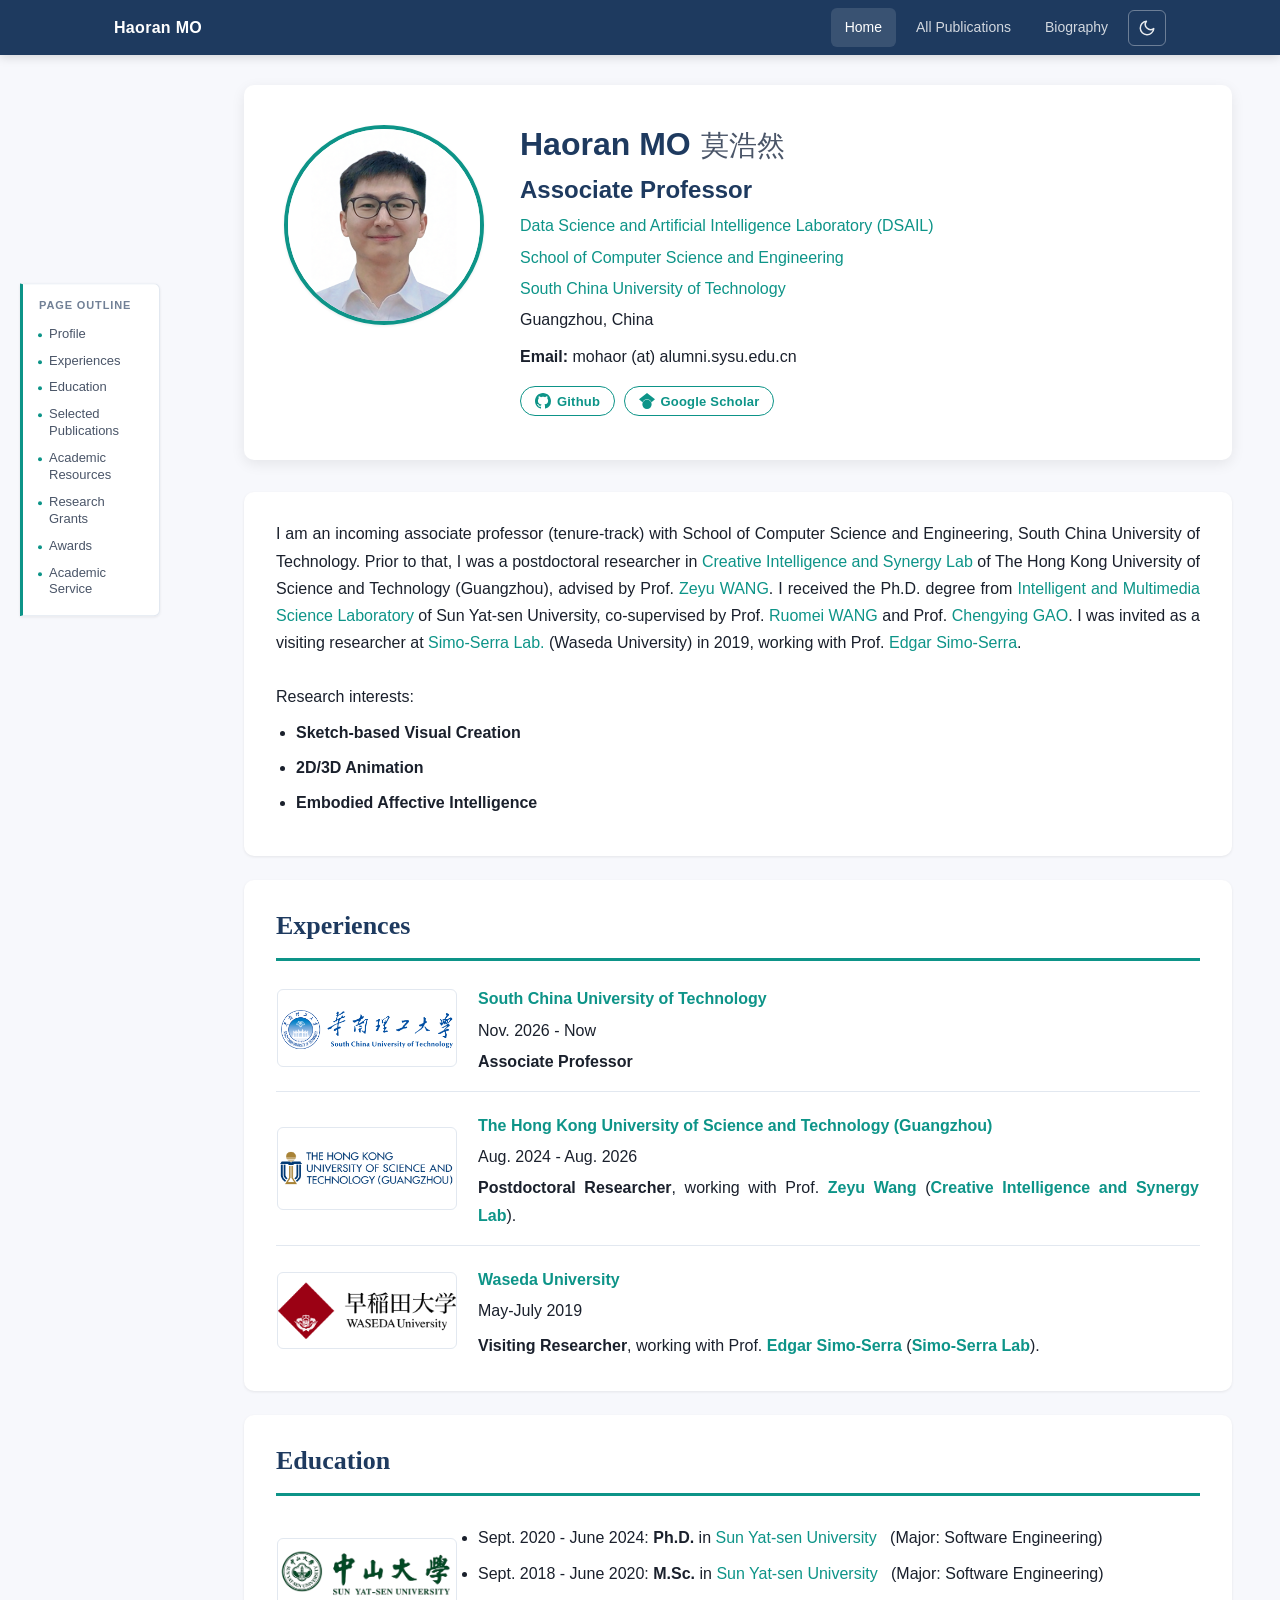
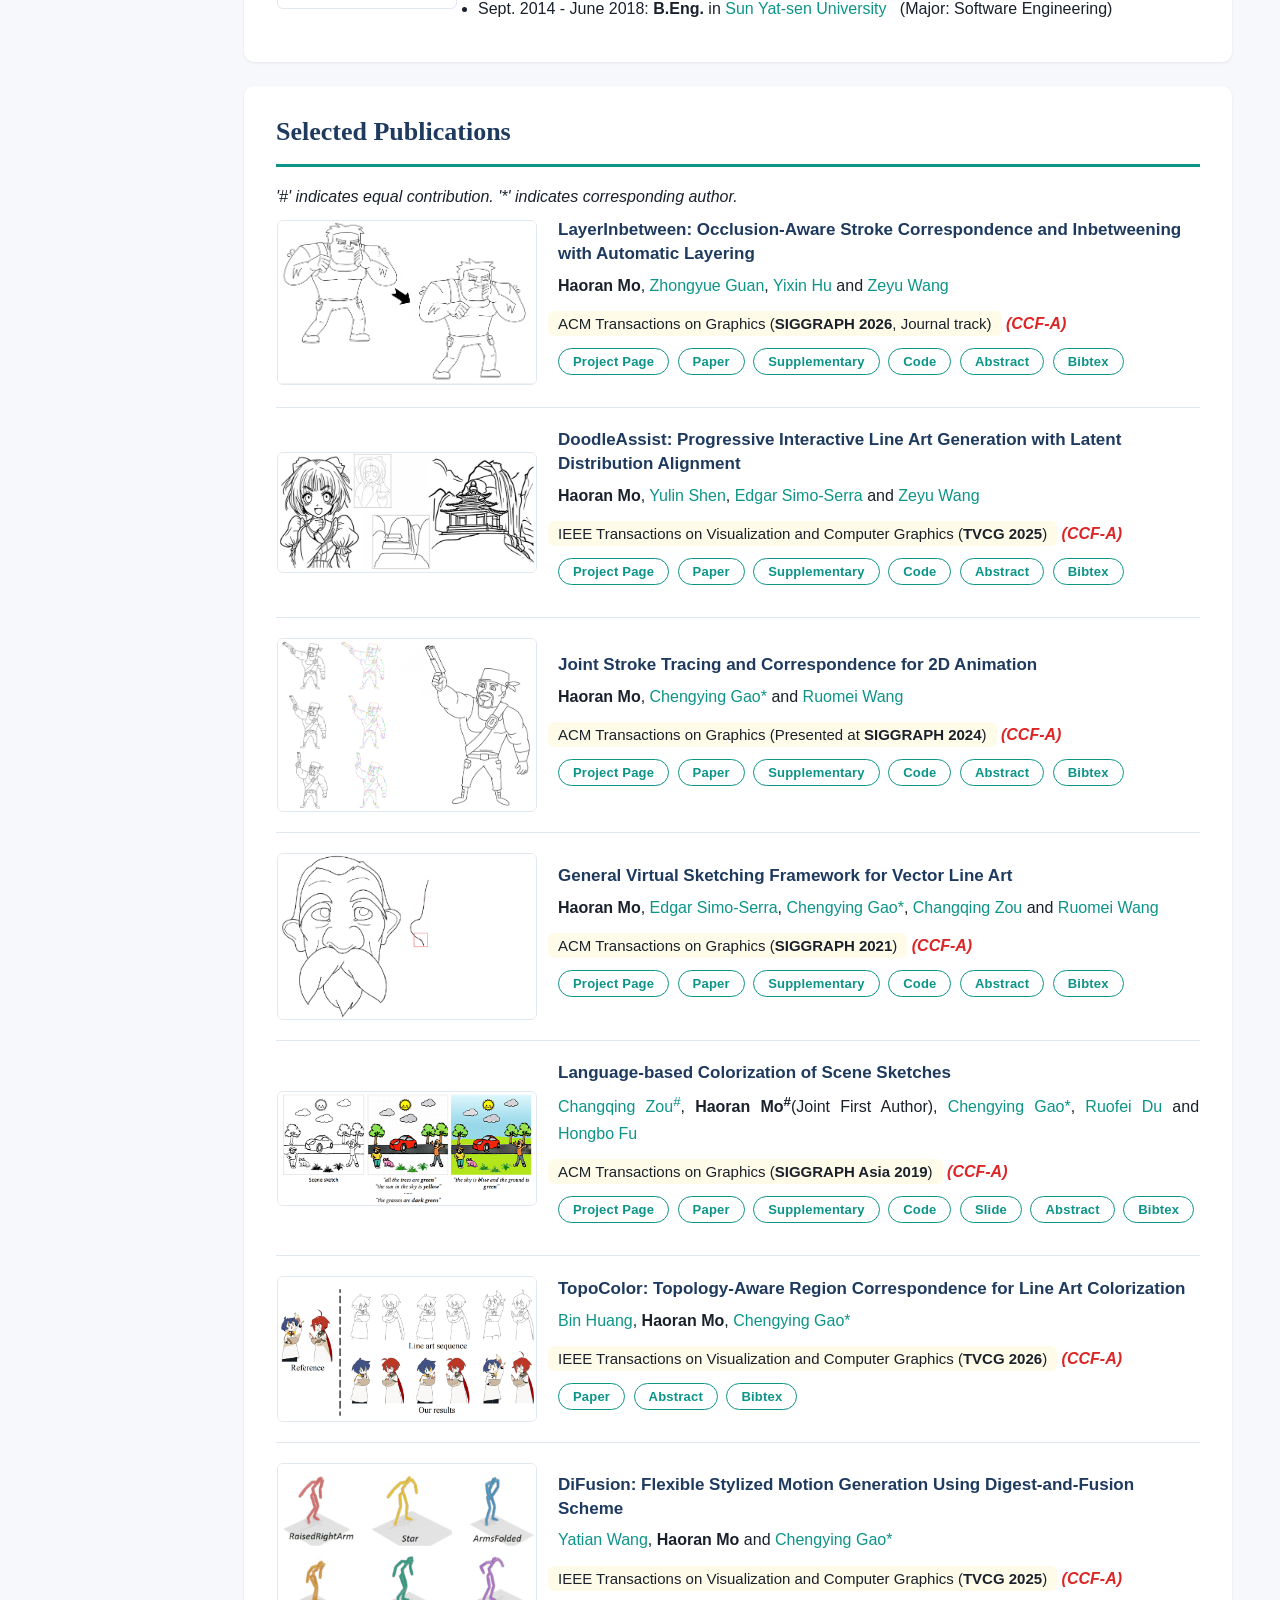
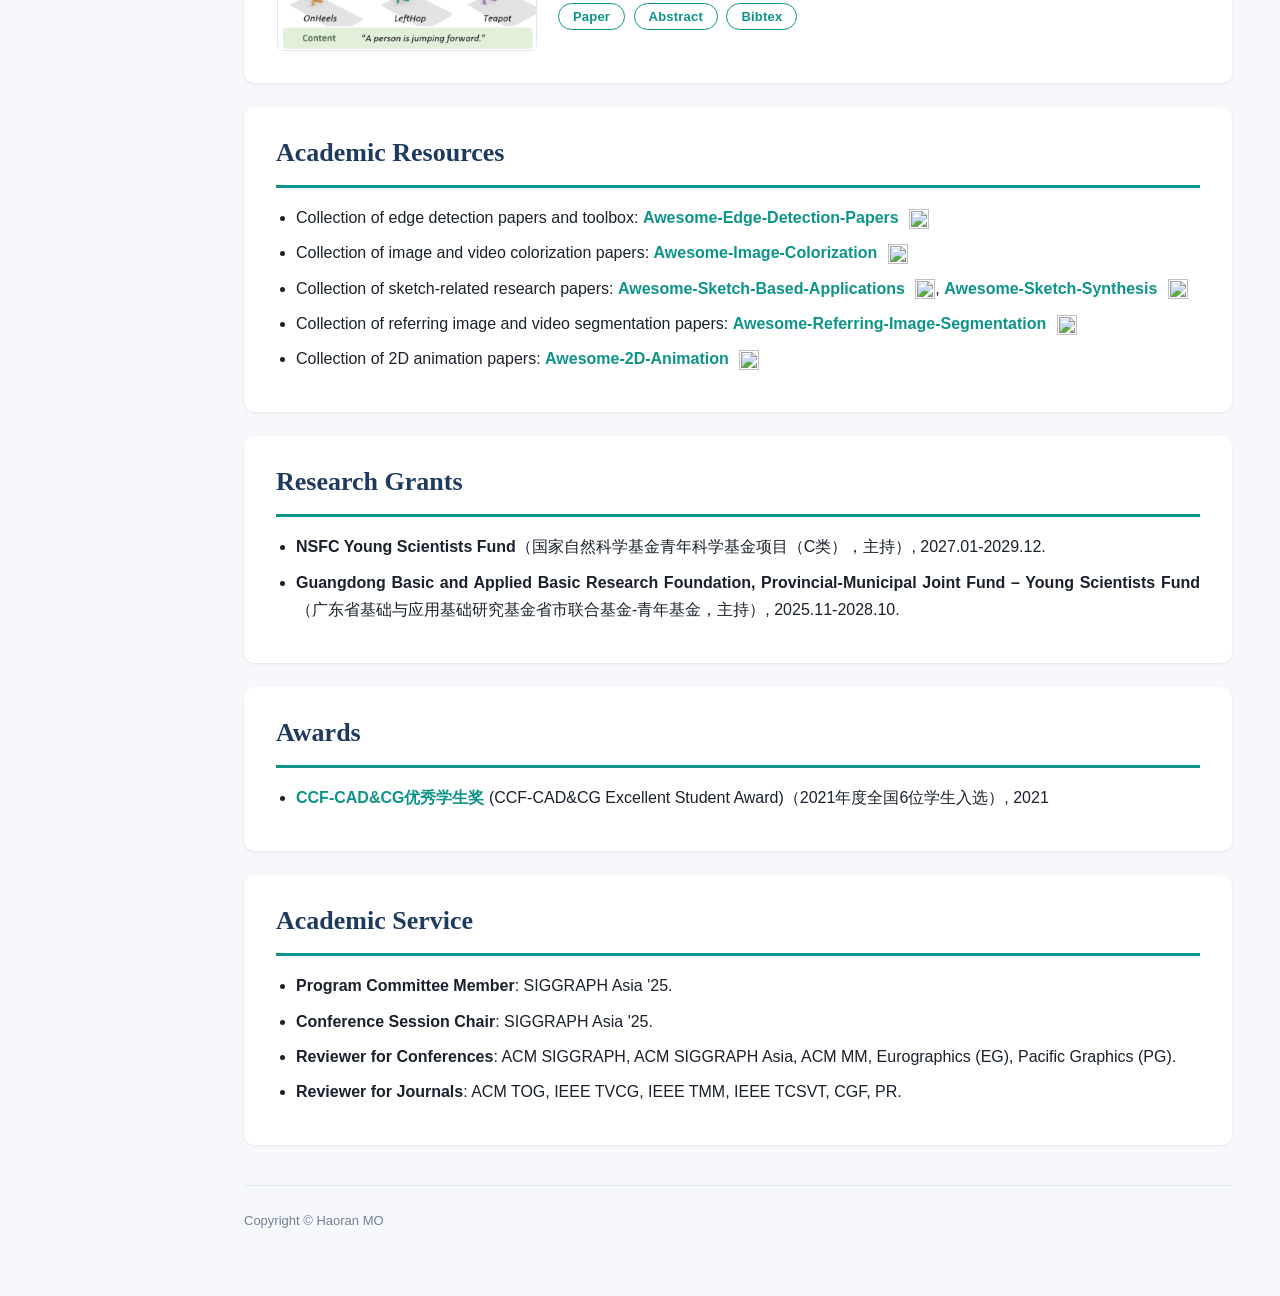
==== commit 0dca2206: "updated affiliation" ====
--- a/index.html
+++ b/index.html
@@ -30,14 +30,14 @@
 <aside class="section-nav" aria-label="Page sections">
     <p class="section-nav-title">Page Outline</p>
     <a href="#sect-profile">Profile</a>
-    <a href="#sect-experiences">Academic Experiences</a>
+    <a href="#sect-experiences">Experiences</a>
     <a href="#sect-education">Education</a>
     <a href="#sect-publications">Selected Publications</a>
-    <a href="#sect-resource">Open-source Contributions</a>
+    <a href="#sect-resource">Academic Resources</a>
+    <a href="#sect-grants">Research Grants</a>
     <a href="#sect-award">Awards</a>
-    <a href="#sect-grants">Research Grants</a>
     <a href="#sect-service">Academic Service</a>
-    <a href="#sect-media">Media</a>
+    <!-- <a href="#sect-media">Media</a> -->
 </aside>
 
 <div class="page-container">
@@ -52,9 +52,10 @@
             <span class="caption">Haoran MO</span>
             <span class="caption-1">莫浩然</span>
         </div>
-        <p class="content"><a href="https://cislab.hkust-gz.edu.cn/" class="content">Creative Intelligence and Synergy Lab</a></p>
-        <p class="content"><a href="https://cma.hkust-gz.edu.cn/" class="content">Computational Media and Arts (CMA)</a>, <a href="https://infh.hkust-gz.edu.cn/" class="content">Information Hub</a></p>
-        <p class="content"><a href="https://www.hkust-gz.edu.cn/" class="content">The Hong Kong University of Science and Technology (Guangzhou)</a></p>
+        <p class="caption-subtitle">Associate Professor</p>
+        <p class="content"><a href="http://dsail.vip/" class="content">Data Science and Artificial Intelligence Laboratory (DSAIL)</a></p>
+        <p class="content"><a href="https://www2.scut.edu.cn/cs/#page-1" class="content">School of Computer Science and Engineering</a></p>
+        <p class="content"><a href="https://www.scut.edu.cn/en/" class="content">South China University of Technology</a></p>
         <p class="content">Guangzhou, China</p>
         <div style="margin-top:10px;">
             <p class="content"><strong>Email: </strong>mohaor (at) alumni.sysu.edu.cn</p>
@@ -70,33 +71,44 @@
 <!-- Profile -->
 <div class="section-card" id="sect-profile">
     <p align="justify" class="content">
-        Haoran MO is currently a postdoctoral researcher in
-        <strong><a href="https://cislab.hkust-gz.edu.cn/" class="content">Creative Intelligence and Synergy Lab</a></strong>
+        I am an incoming associate professor (tenure-track) with School of Computer Science and Engineering, South China University of Technology.
+        Prior to that, I was a postdoctoral researcher in <a href="https://cislab.hkust-gz.edu.cn/" class="content">Creative Intelligence and Synergy Lab</a>
         of The Hong Kong University of Science and Technology (Guangzhou),
-        advised by Prof. <strong><a href="https://cislab.hkust-gz.edu.cn/members/zeyu-wang/" class="content">Zeyu WANG</a></strong>.
-        He received the Ph.D. degree from
-        <strong><a href="https://www.sysu-imsl.com/en/index.html" class="content">Intelligent and Multimedia Science Laboratory</a></strong>
-        of Sun Yat-sen University (SYSU),
-        co-supervised by Prof. <strong><a href="https://sse.sysu.edu.cn/teacher/689" class="content">Ruomei WANG</a></strong> and Prof. <strong><a href="https://cse.sysu.edu.cn/teacher/GaoChengying" class="content">Chengying GAO</a></strong>.
-        He was invited as a visiting researcher at <strong><a href="https://esslab.jp/" class="content">Simo-Serra Lab.</a></strong> (Waseda University, Tokyo, Japan) in 2019,
-        working with Prof. <strong><a href="https://esslab.jp/~ess/en/" class="content">Edgar Simo-Serra</a></strong>.
+        advised by Prof. <a href="https://cislab.hkust-gz.edu.cn/members/zeyu-wang/" class="content">Zeyu WANG</a>.
+        I received the Ph.D. degree from
+        <a href="https://www.sysu-imsl.com/en/index.html" class="content">Intelligent and Multimedia Science Laboratory</a>
+        of Sun Yat-sen University,
+        co-supervised by Prof. <a href="https://sse.sysu.edu.cn/teacher/689" class="content">Ruomei WANG</a> and Prof. <a href="https://cse.sysu.edu.cn/teacher/GaoChengying" class="content">Chengying GAO</a>.
+        I was invited as a visiting researcher at <a href="https://esslab.jp/" class="content">Simo-Serra Lab.</a> (Waseda University) in 2019,
+        working with Prof. <a href="https://esslab.jp/~ess/en/" class="content">Edgar Simo-Serra</a>.
         <br>
         <br>
         Research interests:
         <ul>
             <li><p class="content"><strong>Sketch-based Visual Creation</strong></p></li>
-            <li><p class="content"><strong>2D Animation</strong></p></li>
-            <li><p class="content"><strong>3D Motion</strong></p></li>
-            <li><p class="content"><strong>Multi-modal LLM</strong></p></li>
+            <li><p class="content"><strong>2D/3D Animation</strong></p></li>
+            <li><p class="content"><strong>Embodied Affective Intelligence</strong></p></li>
         </ul>
     </p>
 </div>
 
 <!-- Experiences -->
 <div class="section-card">
-    <p id="sect-experiences" class="title-large">Academic Experiences</p>
+    <p id="sect-experiences" class="title-large">Experiences</p>
 
     <table class="exp-table" border="0">
+        <tr>
+            <td class="exp-logo">
+                <a href="https://www.scut.edu.cn/en/" class="hoverZoomLink">
+                    <img loading="lazy" src="./files/misc/scut.png" alt="scut"></a>
+            </td>
+            <td valign="top">
+                <p class="content">
+                <strong><a href="https://www.scut.edu.cn/en/">South China University of Technology</a></strong></p>
+                <p class="content">Nov. 2026 - Now</p>
+                <p class="content"><strong>Associate Professor</strong></p>
+            </td>
+        </tr>
         <tr>
             <td class="exp-logo">
                 <a href="https://www.hkust-gz.edu.cn/" class="hoverZoomLink">
@@ -105,7 +117,7 @@
             <td valign="top">
                 <p class="content">
                 <strong><a href="https://www.hkust-gz.edu.cn/">The Hong Kong University of Science and Technology (Guangzhou)</a></strong></p>
-                <p class="content">Aug. 2024 - Now</p>
+                <p class="content">Aug. 2024 - Aug. 2026</p>
                 <p class="content"><strong>Postdoctoral Researcher</strong>,
                     working with Prof. <strong><a href="https://cislab.hkust-gz.edu.cn/members/zeyu-wang/">Zeyu Wang</a></strong> (<strong><a href="https://cislab.hkust-gz.edu.cn/">Creative Intelligence and Synergy Lab</a></strong>).</p>
             </td>
@@ -117,7 +129,7 @@
             </td>
             <td valign="top">
                 <p class="content">
-                <strong><a href="https://www.waseda.jp/top/en">Waseda University</a></strong> (Tokyo, Japan)</p>
+                <strong><a href="https://www.waseda.jp/top/en">Waseda University</a></strong></p>
                 <p class="content">May-July 2019</p>
                 <p class="margin-small">&nbsp;</p>
                 <p class="content"><strong>Visiting Researcher</strong>,
@@ -517,15 +529,24 @@
     </table>
 </div>
 
-<!-- Open-source Contributions -->
+<!-- Academic Resources -->
 <div class="section-card">
-    <p id="sect-resource" class="title-large">Open-source Contributions</p>
+    <p id="sect-resource" class="title-large">Academic Resources</p>
     <ul>
         <li><p class="content">Collection of edge detection papers and toolbox: <strong><a href="https://github.com/MarkMoHR/Awesome-Edge-Detection-Papers">Awesome-Edge-Detection-Papers</a></strong> <a href="https://github.com/MarkMoHR/Awesome-Edge-Detection-Papers" target="_blank"><img class="imgbadge" src="https://img.shields.io/github/stars/MarkMoHR/Awesome-Edge-Detection-Papers"></a></p></li>
         <li><p class="content">Collection of image and video colorization papers: <strong><a href="https://github.com/MarkMoHR/Awesome-Image-Colorization">Awesome-Image-Colorization</a></strong> <a href="https://github.com/MarkMoHR/Awesome-Image-Colorization" target="_blank"><img class="imgbadge" src="https://img.shields.io/github/stars/MarkMoHR/Awesome-Image-Colorization"></a></p></li>
         <li><p class="content">Collection of sketch-related research papers: <strong><a href="https://github.com/MarkMoHR/Awesome-Sketch-Based-Applications">Awesome-Sketch-Based-Applications</a></strong> <a href="https://github.com/MarkMoHR/Awesome-Sketch-Based-Applications" target="_blank"><img class="imgbadge" src="https://img.shields.io/github/stars/MarkMoHR/Awesome-Sketch-Based-Applications"></a>, <strong><a href="https://github.com/MarkMoHR/Awesome-Sketch-Synthesis">Awesome-Sketch-Synthesis</a></strong> <a href="https://github.com/MarkMoHR/Awesome-Sketch-Synthesis" target="_blank"><img class="imgbadge" src="https://img.shields.io/github/stars/MarkMoHR/Awesome-Sketch-Synthesis"></a></p></li>
         <li><p class="content">Collection of referring image and video segmentation papers: <strong><a href="https://github.com/MarkMoHR/Awesome-Referring-Image-Segmentation">Awesome-Referring-Image-Segmentation</a></strong> <a href="https://github.com/MarkMoHR/Awesome-Referring-Image-Segmentation" target="_blank"><img class="imgbadge" src="https://img.shields.io/github/stars/MarkMoHR/Awesome-Referring-Image-Segmentation"></a></p></li>
         <li><p class="content">Collection of 2D animation papers: <strong><a href="https://github.com/MarkMoHR/Awesome-2D-Animation">Awesome-2D-Animation</a></strong> <a href="https://github.com/MarkMoHR/Awesome-2D-Animation" target="_blank"><img class="imgbadge" src="https://img.shields.io/github/stars/MarkMoHR/Awesome-2D-Animation"></a></p></li>
+    </ul>
+</div>
+
+<!-- Research Grants -->
+<div class="section-card">
+    <p id="sect-grants" class="title-large">Research Grants</p>
+    <ul>
+        <li><p class="content"><strong>NSFC Young Scientists Fund</strong>（国家自然科学基金青年科学基金项目（C类），主持）, 2027.01-2029.12.</p></li>
+        <li><p class="content"><strong>Guangdong Basic and Applied Basic Research Foundation, Provincial-Municipal Joint Fund – Young Scientists Fund</strong>（广东省基础与应用基础研究基金省市联合基金-青年基金，主持）, 2025.11-2028.10.</p></li>
     </ul>
 </div>
 
@@ -541,15 +562,6 @@
     </ul>
 </div>
 
-<!-- Research Grants -->
-<div class="section-card">
-    <p id="sect-grants" class="title-large">Research Grants</p>
-    <ul>
-        <li><p class="content"><strong>NSFC Young Scientists Fund (Category C)</strong>（国家自然科学基金青年科学基金项目（C类），主持）, 2027.01-2029.12.</p></li>
-        <li><p class="content"><strong>Guangdong Basic and Applied Basic Research Foundation, Provincial-Municipal Joint Fund – Young Scientists Fund</strong>（广东省基础与应用基础研究基金省市联合基金-青年基金，主持）, 2025.11-2028.10.</p></li>
-    </ul>
-</div>
-
 <!-- Academic Service -->
 <div class="section-card">
     <p id="sect-service" class="title-large">Academic Service</p>
@@ -562,15 +574,15 @@
 </div>
 
 <!-- Media -->
-<div class="section-card">
+<!-- <div class="section-card">
     <p id="sect-media" class="title-large">Media</p>
     <ul>
-        <!-- <li>
+        <li>
             <p class="content">
                 Feb. 2022: 论文一起读 | 用循环神经网络实现草图线稿矢量化:
                 [<strong><a href="https://mp.weixin.qq.com/s/nUoLONWebTCcI4LTNni27A">微信公众号：深圳大学可视计算研究中心</a></strong>]
             </p>
-        </li> -->
+        </li>
         <li>
             <p class="content">
                 Dec. 2019: 草图上色只需动动嘴，中大、华为、谷歌等合作新研究，黑白漫画可批量上色:
@@ -586,7 +598,7 @@
             </p>
         </li>
     </ul>
-</div>
+</div> -->
 
 <!-- Footer -->
 <div class="site-footer">
--- a/style.css
+++ b/style.css
@@ -314,6 +314,16 @@
     line-height: 1.2;
 }
 
+.caption-subtitle {
+    margin-top: 4px;
+    margin-bottom: 8px;
+    font-size: 24px;
+    font-weight: 600;
+    color: var(--color-primary);
+    font-family: var(--font-body);
+    line-height: 1.2;
+}
+
 .caption-1 {
     font-size: 28px;
     font-weight: 400;
@@ -412,6 +422,7 @@
     font-size: 15px;
     font-family: var(--font-body);
     text-align: justify;
+    color: var(--color-text);
     background-color: var(--color-highlight-bg);
     padding: 4px 10px;
     border-radius: var(--radius-sm);
@@ -860,6 +871,10 @@
         font-size: 26px;
     }
 
+    .caption-subtitle {
+        font-size: 18px;
+    }
+
     .caption-1 {
         font-size: 22px;
     }
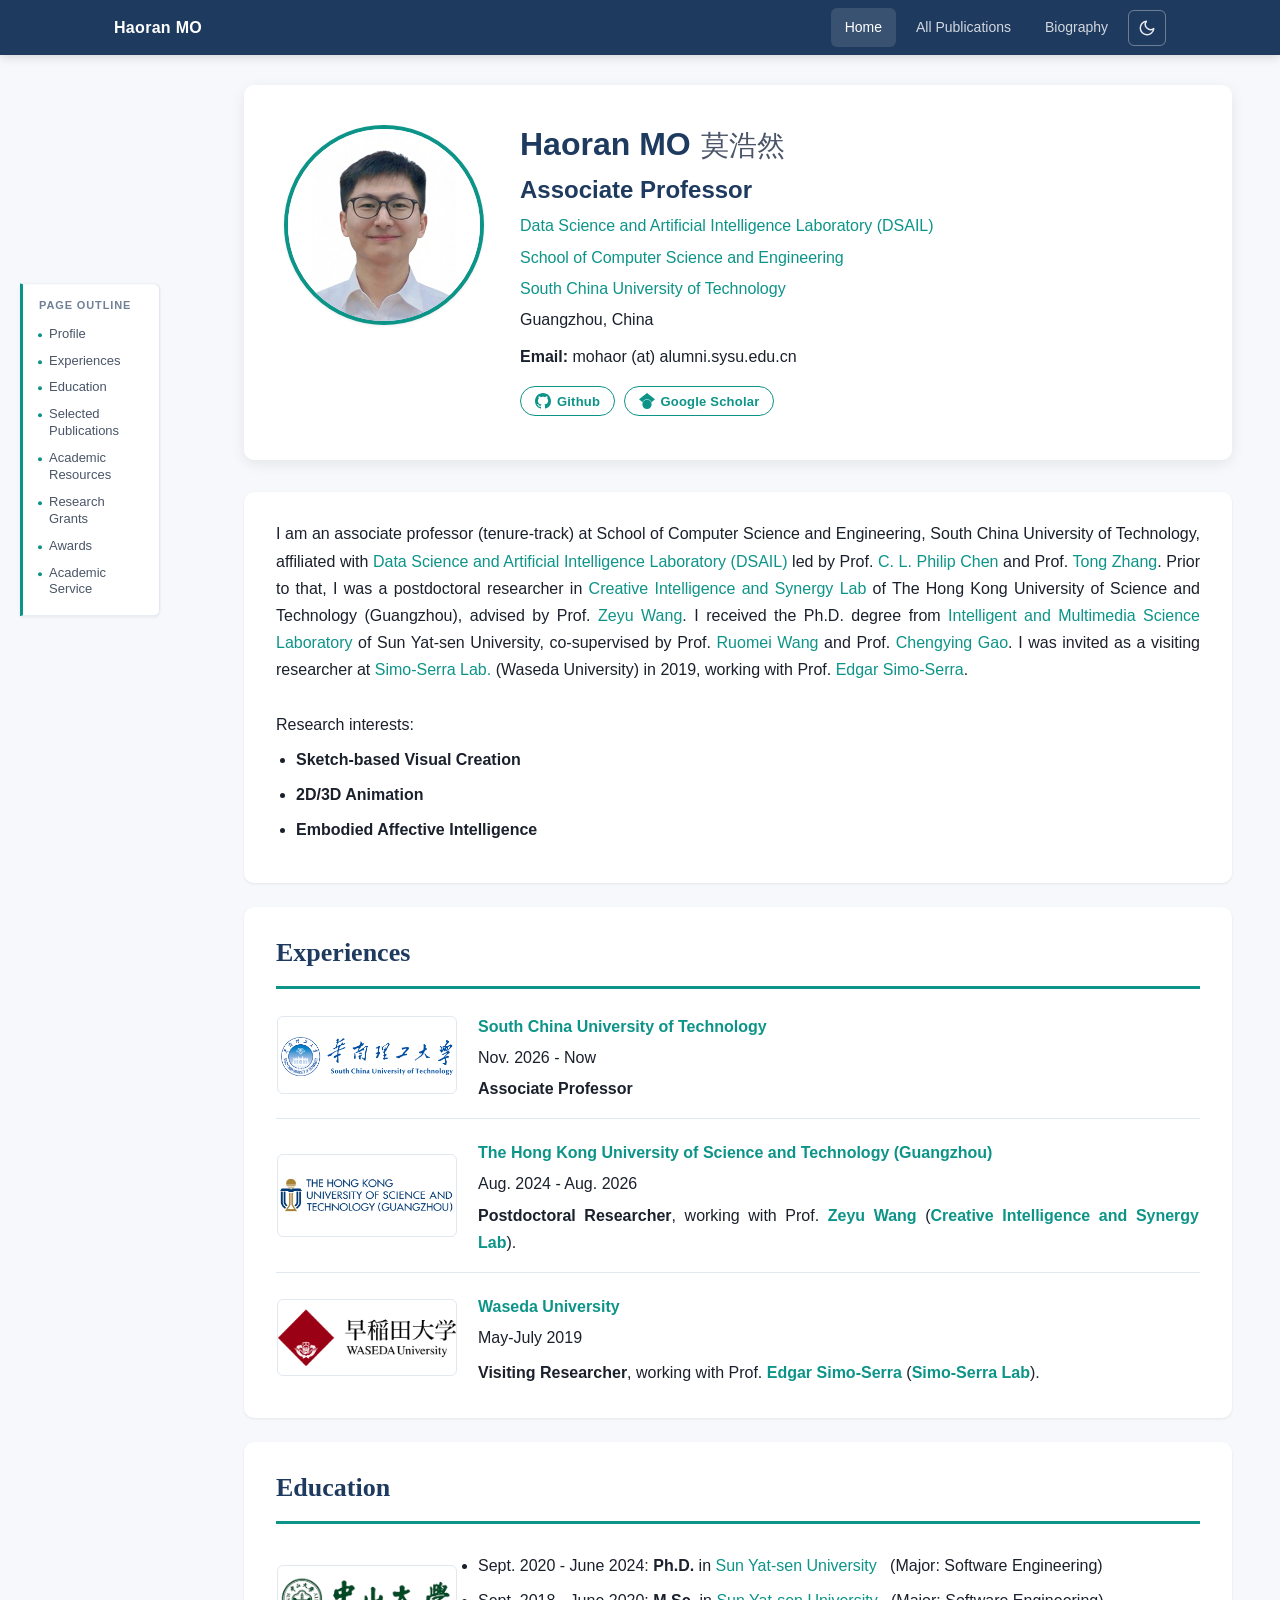
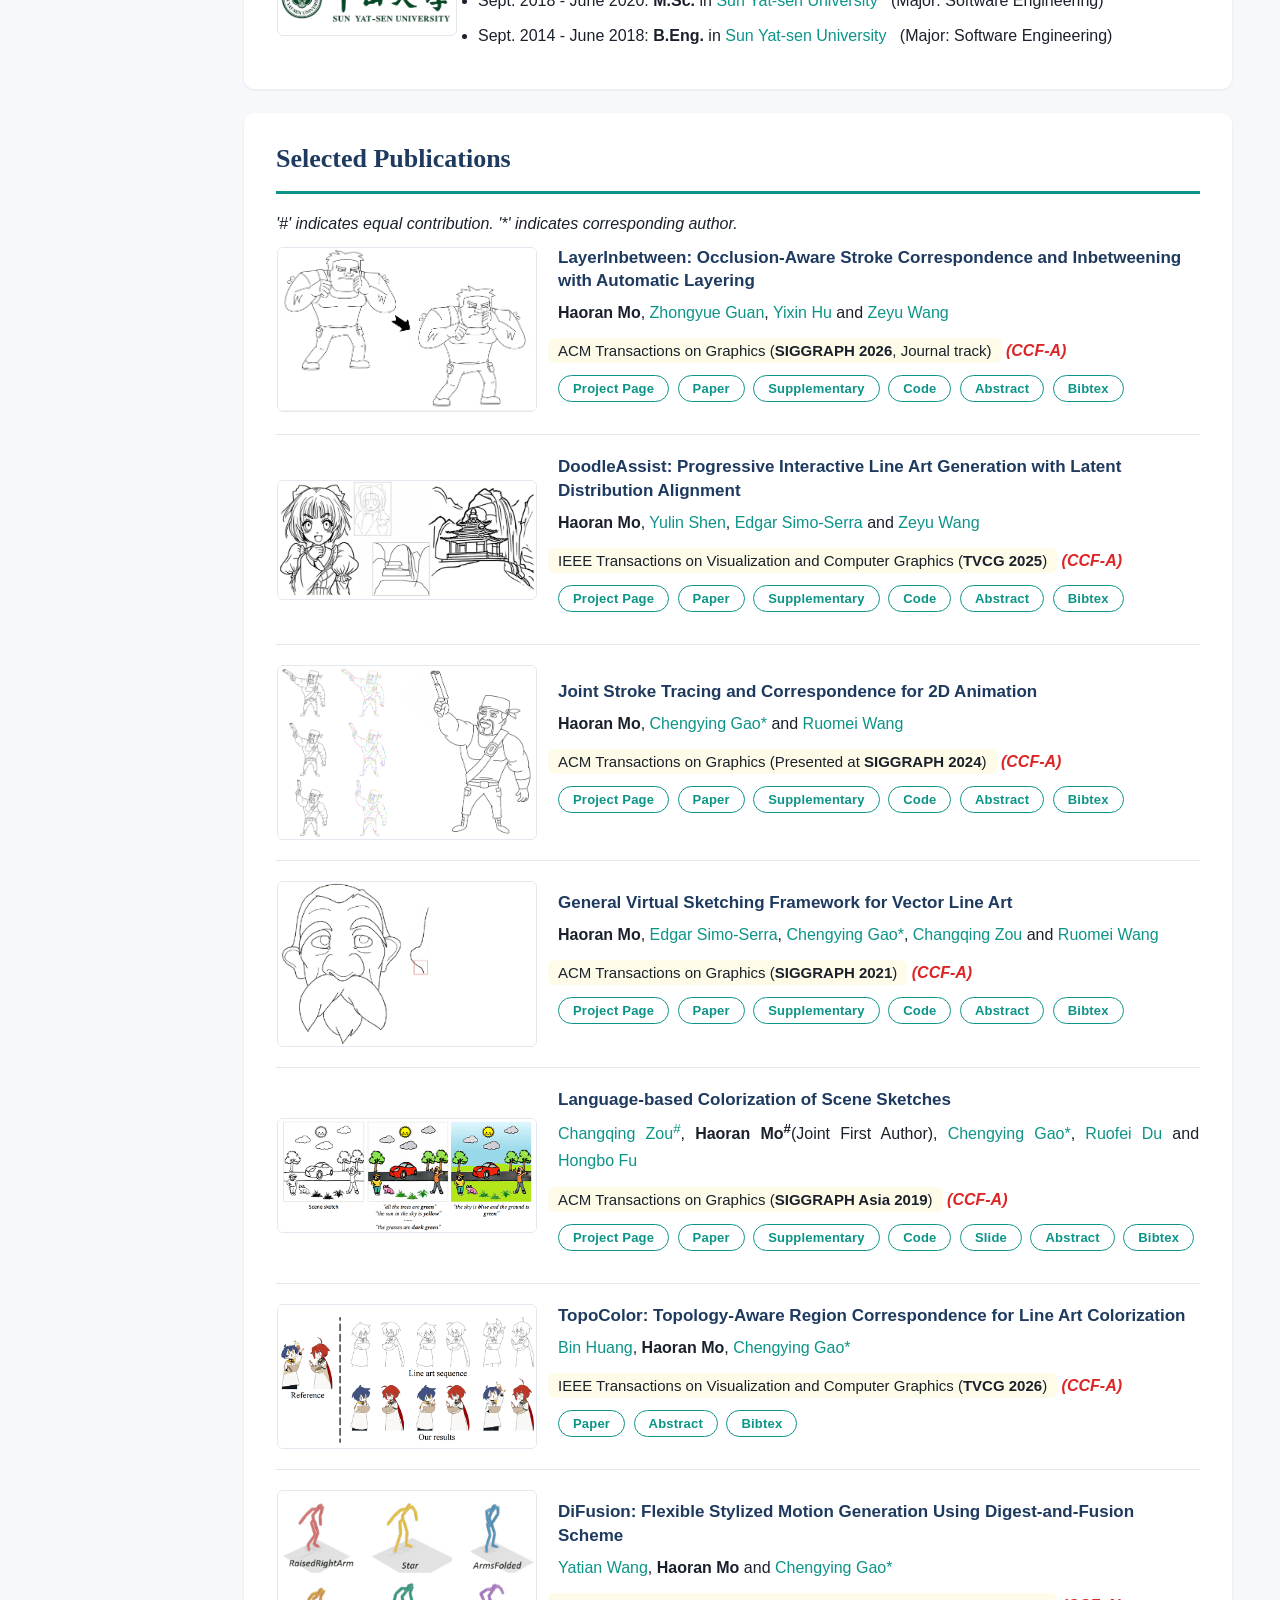
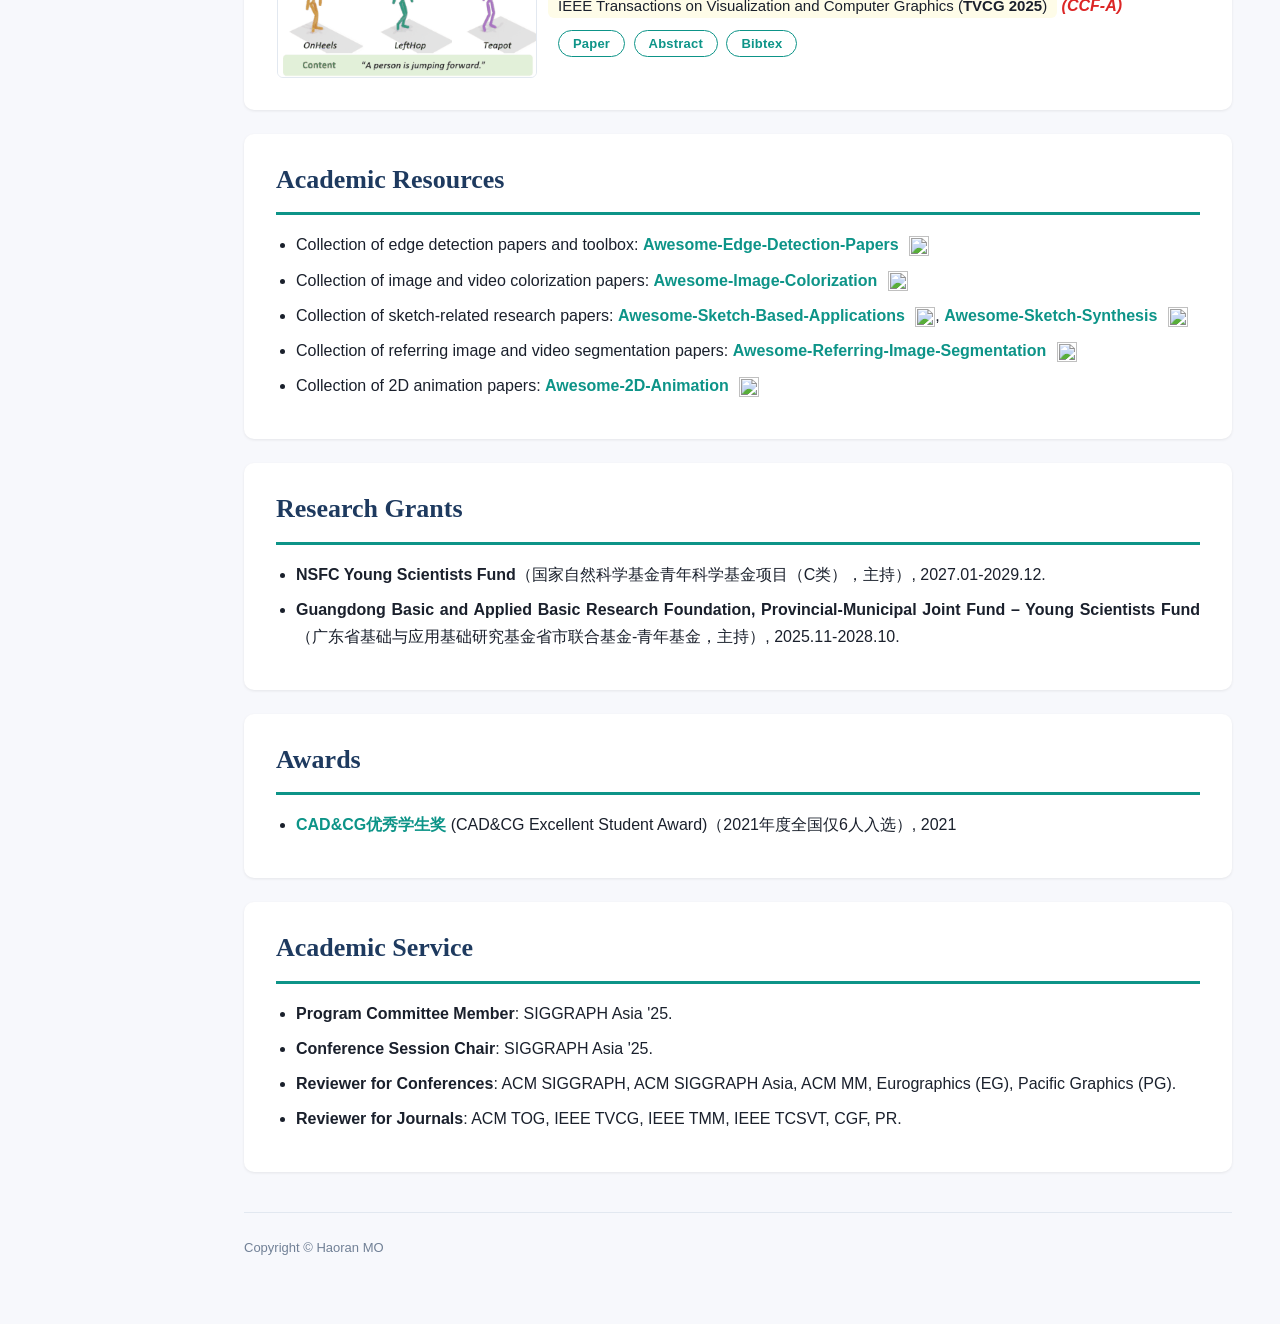
==== commit 1727a236: "updated info" ====
--- a/index.html
+++ b/index.html
@@ -71,14 +71,15 @@
 <!-- Profile -->
 <div class="section-card" id="sect-profile">
     <p align="justify" class="content">
-        I am an incoming associate professor (tenure-track) with School of Computer Science and Engineering, South China University of Technology.
+        I am an associate professor (tenure-track) at School of Computer Science and Engineering, South China University of Technology,
+        affiliated with <a href="http://dsail.vip/" class="content">Data Science and Artificial Intelligence Laboratory (DSAIL)</a> led by Prof. <a href="https://scholar.google.com/citations?user=Q5248zwAAAAJ&hl=en" class="content">C. L. Philip Chen</a> and Prof. <a href="https://scholar.google.com/citations?user=-neWbpUAAAAJ&hl=en" class="content">Tong Zhang</a>.
         Prior to that, I was a postdoctoral researcher in <a href="https://cislab.hkust-gz.edu.cn/" class="content">Creative Intelligence and Synergy Lab</a>
         of The Hong Kong University of Science and Technology (Guangzhou),
-        advised by Prof. <a href="https://cislab.hkust-gz.edu.cn/members/zeyu-wang/" class="content">Zeyu WANG</a>.
+        advised by Prof. <a href="https://cislab.hkust-gz.edu.cn/members/zeyu-wang/" class="content">Zeyu Wang</a>.
         I received the Ph.D. degree from
         <a href="https://www.sysu-imsl.com/en/index.html" class="content">Intelligent and Multimedia Science Laboratory</a>
         of Sun Yat-sen University,
-        co-supervised by Prof. <a href="https://sse.sysu.edu.cn/teacher/689" class="content">Ruomei WANG</a> and Prof. <a href="https://cse.sysu.edu.cn/teacher/GaoChengying" class="content">Chengying GAO</a>.
+        co-supervised by Prof. <a href="https://sse.sysu.edu.cn/teacher/689" class="content">Ruomei Wang</a> and Prof. <a href="https://cse.sysu.edu.cn/teacher/GaoChengying" class="content">Chengying Gao</a>.
         I was invited as a visiting researcher at <a href="https://esslab.jp/" class="content">Simo-Serra Lab.</a> (Waseda University) in 2019,
         working with Prof. <a href="https://esslab.jp/~ess/en/" class="content">Edgar Simo-Serra</a>.
         <br>
@@ -556,7 +557,7 @@
     <ul>
         <li>
             <p class="content">
-                <strong><a href="https://mp.weixin.qq.com/s/zRk1qaehgCkqf2S4QWoQ2g">CCF-CAD&CG优秀学生奖</a></strong> (CCF-CAD&CG Excellent Student Award)（2021年度全国6位学生入选）, 2021
+                <strong><a href="https://mp.weixin.qq.com/s/zRk1qaehgCkqf2S4QWoQ2g">CAD&CG优秀学生奖</a></strong> (CAD&CG Excellent Student Award)（2021年度全国仅6人入选）, 2021
             </p>
         </li>
     </ul>
